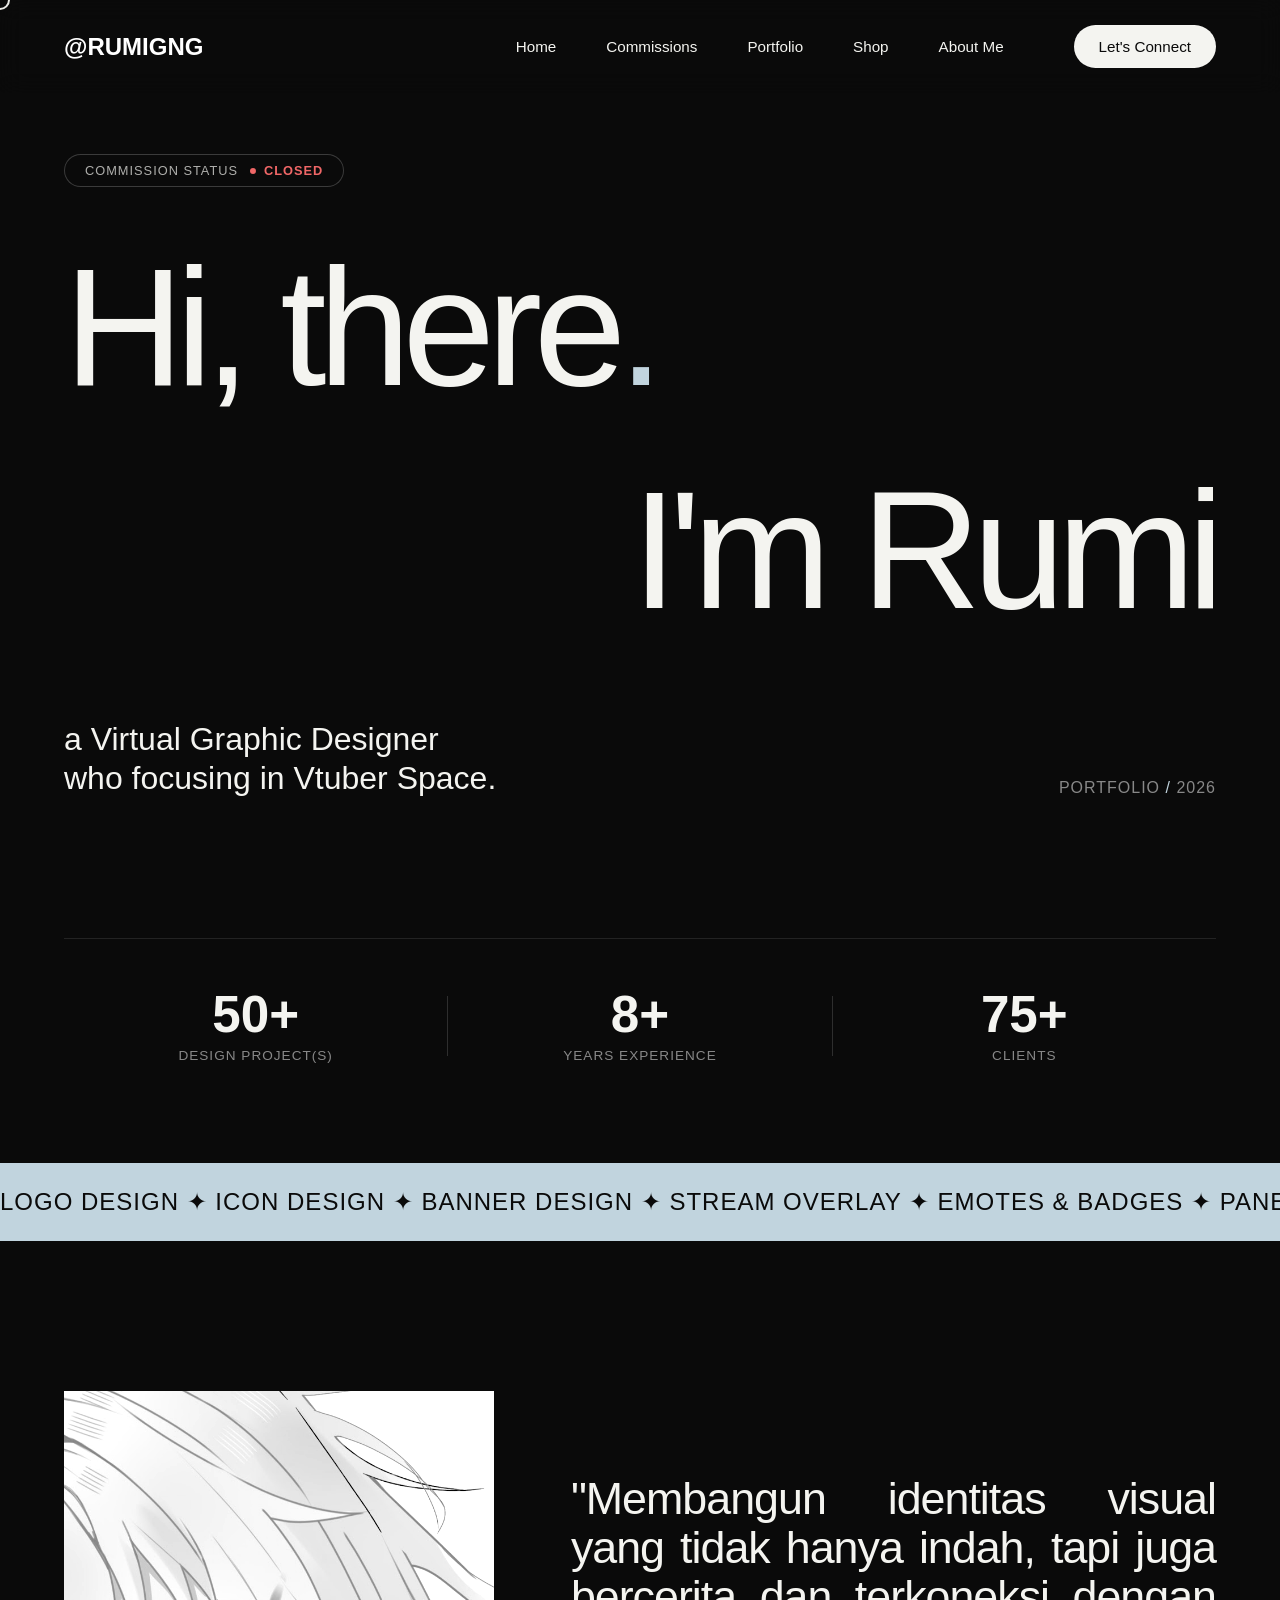
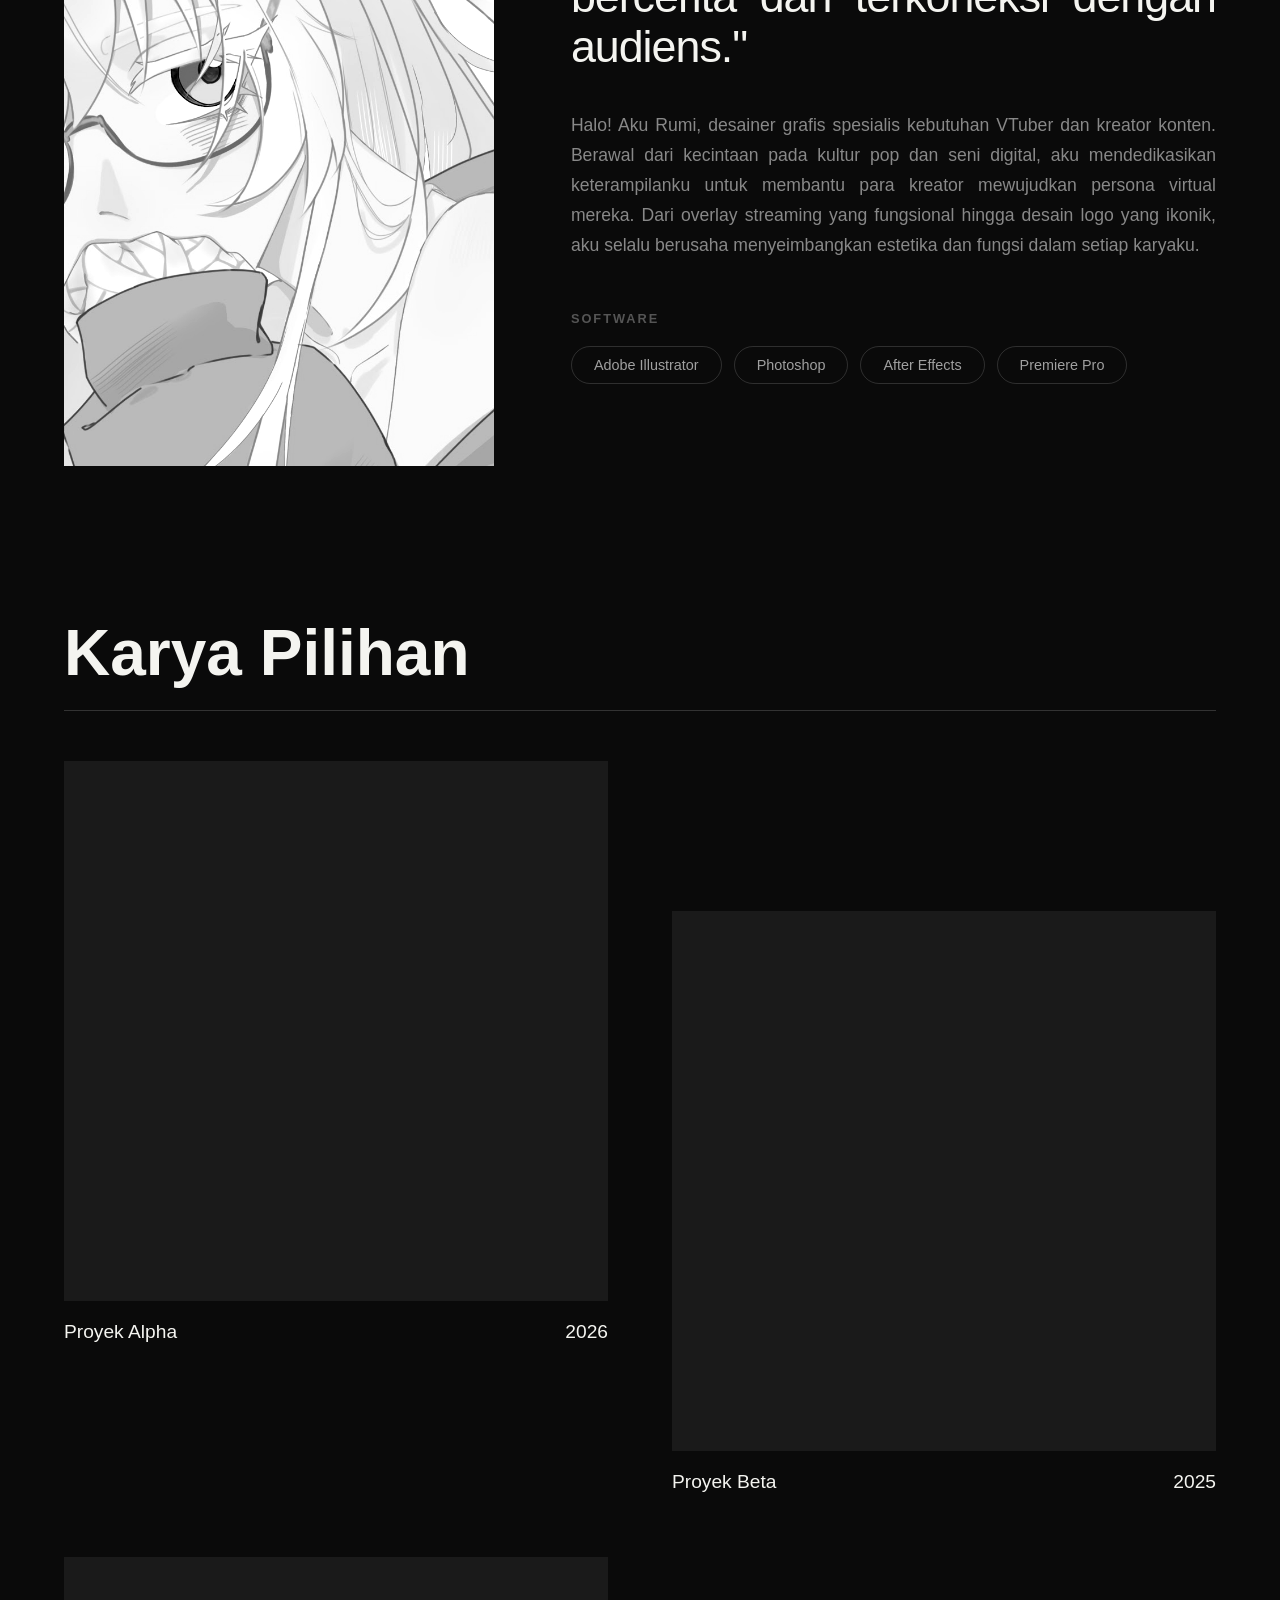
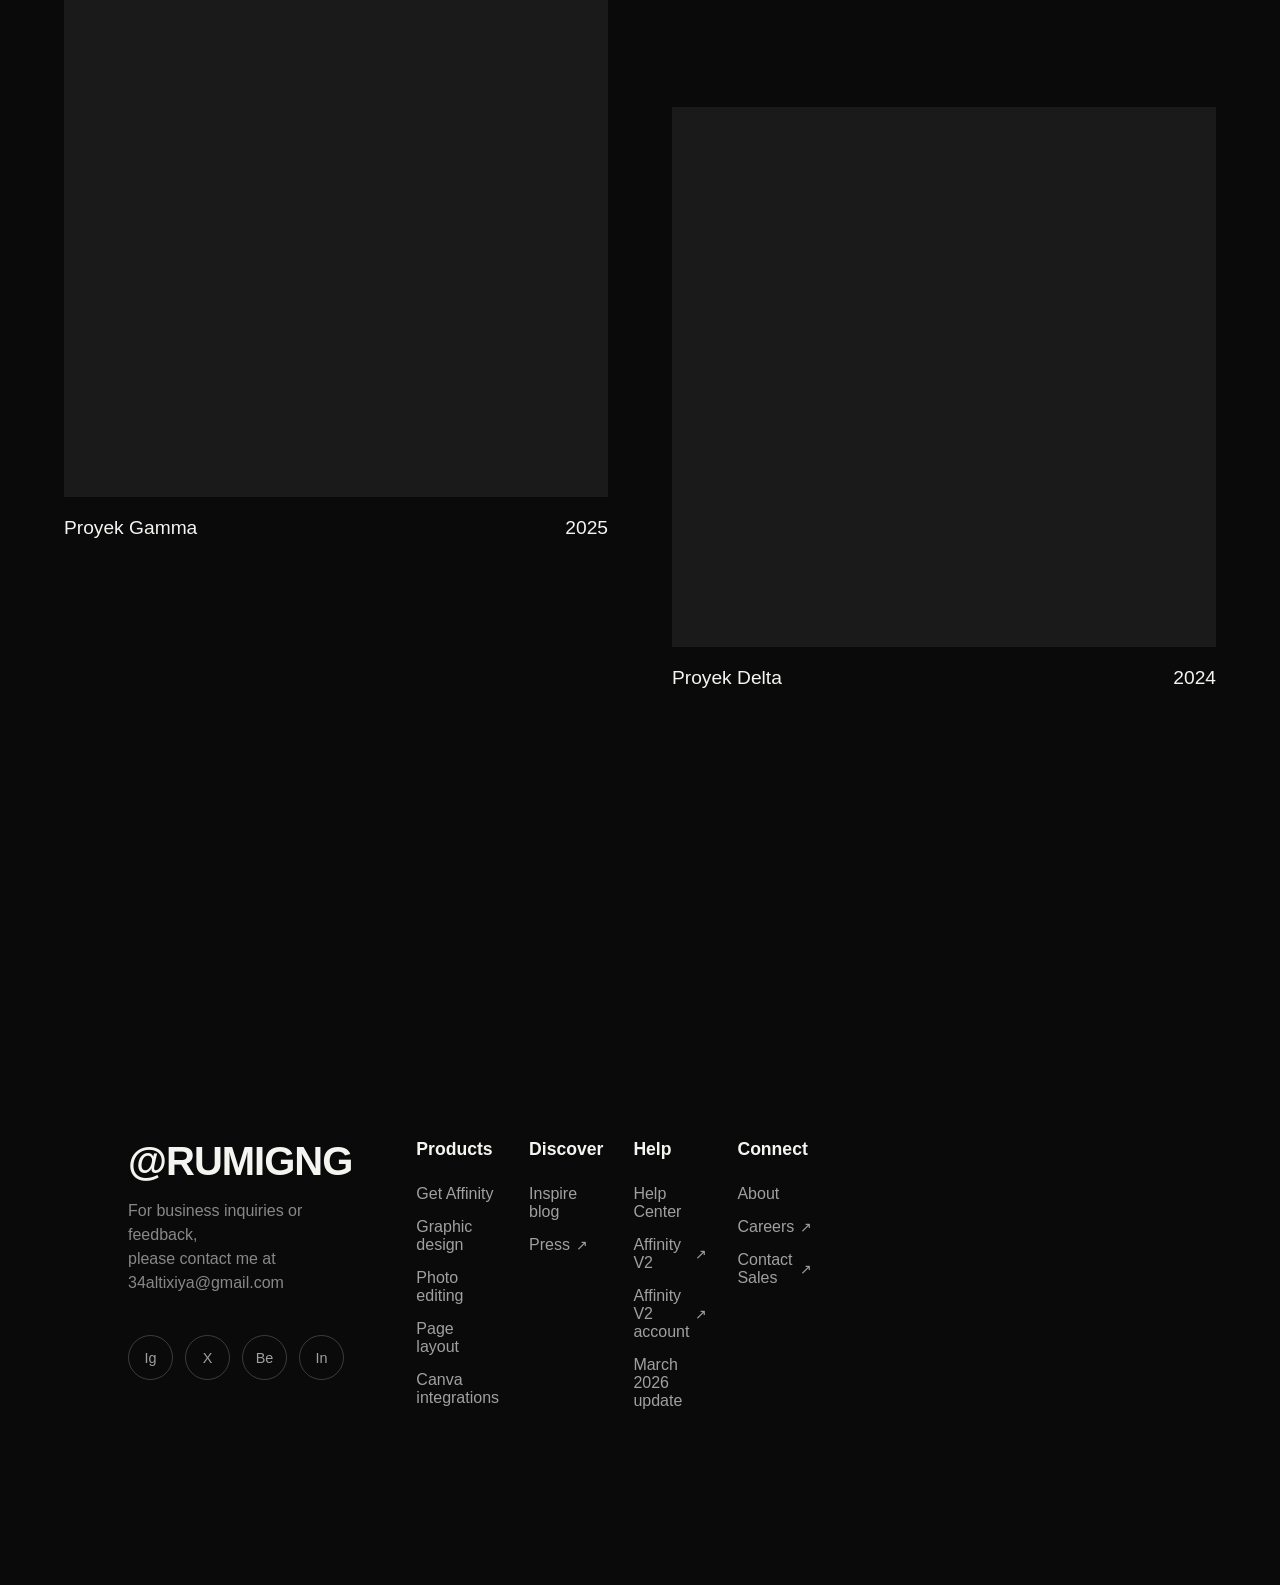
==== index.html @ c46cf684 "Update index.html" ====
<!DOCTYPE html>
<html lang="id">
<head>
    <meta charset="UTF-8">
    <meta name="viewport" content="width=device-width, initial-scale=1.0">
    <title>@rumigng Web Portfolio</title>
      <link rel="stylesheet" href="styles.css">
</head>
<body>

    <!-- Custom Cursor -->
    <div class="cursor"></div>

    <div class="container">
<header class="reveal">
        <a href="#" class="logo hover-target">@RUMIGNG</a>
        
        <div class="hamburger hover-target" id="hamburger">
            <div class="line"></div>
            <div class="line"></div>
        </div>

<nav class="nav-links" id="navLinks">
            <a href="#" class="hover-target">Home</a>
            <a href="#" class="hover-target">Commissions</a>
            <a href="#" class="hover-target">Portfolio</a>
            <a href="#" class="hover-target">Shop</a>
            <a href="#about" class="hover-target">About Me</a>
            
            <button id="connectBtn" class="btn-connect hover-target">Let's Connect</button>
        </nav>
    </header>

    <section class="hero reveal">
            <!-- --- Status Pill Baru --- -->
            <div class="status-pill hover-target">
                <span class="status-text">Commission Status</span>
                <span class="status-badge">CLOSED</span>
            </div>
            
            <div class="hero-main-composition">
                <!-- Teks Hi, there dan seterusnya tetap sama di sini... -->
            <div class="hero-main-composition">
                
                <h1 class="hero-title text-left">Hi, there<span class="accent">.</span></h1>
                
                <div class="hero-center-image mask-radial">
                   <!-- <img src="img-me.jpg" alt="Rumi Portrait"> -->
                </div>
                
                <h1 class="hero-title text-right">I'm Rumi</h1>
                
            </div>
            
            <div class="hero-bottom">
                <p class="hero-subtitle">a Virtual Graphic Designer<br>who focusing in Vtuber Space.</p>
                <p class="hero-tag">Portfolio <span class="accent">/</span> 2026</p>
            </div>
        </section>
</section>

<!-- --- Bagian Statistik --- -->
        <div class="stats-section reveal">
            <div class="stat-item hover-target">
                <h3 class="stat-number">50+</h3>
                <p class="stat-label">Design Project(s)</p>
            </div>
            
            <div class="stat-divider"></div>
            
            <div class="stat-item hover-target">
                <h3 class="stat-number">8+</h3>
                <p class="stat-label">Years Experience</p>
            </div>
            
            <div class="stat-divider"></div>
            
            <div class="stat-item hover-target">
                <h3 class="stat-number">75+</h3>
                <p class="stat-label">Clients</p>
            </div>
        </div>

        <!-- --- Running Text / Marquee --- -->
        <div class="marquee-wrapper reveal">
            <div class="marquee-content">
                <!-- Teks diulang dua kali agar animasinya menyambung (seamless loop) -->
                <span>Logo Design ✦ Icon Design ✦ Banner Design ✦ Stream Overlay ✦ Emotes & Badges ✦ Panel Design ✦ Thumbnail Design ✦ Customized Schedule Design ✦ Character Sheet Design ✦ Debut Slides ✦ Promotional Assets ✦ And many more! ✦</span>
                <span>Logo Design ✦ Icon Design ✦ Banner Design ✦ Stream Overlay ✦ Emotes & Badges ✦ Panel Design ✦ Thumbnail Design ✦ Customized Schedule Design ✦ Character Sheet Design ✦ Debut Slides ✦ Promotional Assets ✦ And many more! ✦</span>
            </div>
        </div>

<!-- --- About Me Section --- -->
        <section class="about-section reveal" id="about">
            <div class="about-grid">
                
                <!-- Sisi Kiri: Gambar -->
                <div class="about-image-wrapper hover-target">
                    <!-- Gunakan fotomu di sini nanti -->
                    <img src="channels4_banner.jpg" alt="Rumi Portrait" class="about-img">
                </div>

                <!-- Sisi Kanan: Teks & Software -->
                <div class="about-content">
                    <h2 class="about-quote">"Membangun identitas visual yang tidak hanya indah, tapi juga bercerita dan terkoneksi dengan audiens."</h2>
                    
                    <p class="about-desc">
                        Halo! Aku Rumi, desainer grafis spesialis kebutuhan VTuber dan kreator konten. Berawal dari kecintaan pada kultur pop dan seni digital, aku mendedikasikan keterampilanku untuk membantu para kreator mewujudkan persona virtual mereka. Dari overlay streaming yang fungsional hingga desain logo yang ikonik, aku selalu berusaha menyeimbangkan estetika dan fungsi dalam setiap karyaku.
                    </p>

                    <div class="software-stack">
                        <h3 class="software-title">SOFTWARE</h3>
                        <div class="software-list">
                            <span class="software-pill hover-target">Adobe Illustrator</span>
                            <span class="software-pill hover-target">Photoshop</span>
                            <span class="software-pill hover-target">After Effects</span>
                            <span class="software-pill hover-target">Premiere Pro</span>
                        </div>
                    </div>
                </div>
                
            </div>
        </section>

        <h2 class="portfolio-title reveal">Karya Pilihan</h2>

        <section class="projects">
            <div class="project-item reveal">
                <div class="project-img hover-target"></div>
                <div class="project-info">
                    <span>Proyek Alpha</span>
                    <span>2026</span>
                </div>
            </div>
            <div class="project-item reveal">
                <div class="project-img hover-target"></div>
                <div class="project-info">
                    <span>Proyek Beta</span>
                    <span>2025</span>
                </div>
            </div>
            <div class="project-item reveal">
                <div class="project-img hover-target"></div>
                <div class="project-info">
                    <span>Proyek Gamma</span>
                    <span>2025</span>
                </div>
            </div>
            <div class="project-item reveal">
                <div class="project-img hover-target"></div>
                <div class="project-info">
                    <span>Proyek Delta</span>
                    <span>2024</span>
                </div>
            </div>
        </section>
    </div>

    <footer>
<footer class="reveal">
        <!-- Bagian Kiri: Logo & Sosial Media -->
        <div class="footer-left">
            <a href="#" class="footer-logo-large hover-target">@RUMIGNG</a>
            <p class="footer-tagline">For business inquiries or feedback,<br>please contact me at 34altixiya@gmail.com</p>
            
            <div class="footer-socials">
                <a href="#" class="social-circle hover-target">Ig</a>
                <a href="#" class="social-circle hover-target">X</a>
                <a href="#" class="social-circle hover-target">Be</a>
                <a href="#" class="social-circle hover-target">In</a>
            </div>
        </div>
        
        <!-- Bagian Kanan: Menu Grid (Tetap sama seperti sebelumnya) -->
        <div class="footer-menus">
            <div class="footer-column">
                <h3>Products</h3>
                <ul>
                    <li><a href="#" class="hover-target">Get Affinity</a></li>
                    <li><a href="#" class="hover-target">Graphic design</a></li>
                    <li><a href="#" class="hover-target">Photo editing</a></li>
                    <li><a href="#" class="hover-target">Page layout</a></li>
                    <li><a href="#" class="hover-target">Canva integrations</a></li>
                </ul>
            </div>
            
            <div class="footer-column">
                <h3>Discover</h3>
                <ul>
                    <li><a href="#" class="hover-target">Inspire blog</a></li>
                    <li><a href="#" class="hover-target">Press <span class="ext-icon">↗</span></a></li>
                </ul>
            </div>
            
            <div class="footer-column">
                <h3>Help</h3>
                <ul>
                    <li><a href="#" class="hover-target">Help Center</a></li>
                    <li><a href="#" class="hover-target">Affinity V2 <span class="ext-icon">↗</span></a></li>
                    <li><a href="#" class="hover-target">Affinity V2 account <span class="ext-icon">↗</span></a></li>
                    <li><a href="#" class="hover-target">March 2026 update</a></li>
                </ul>
            </div>
            
            <div class="footer-column">
                <h3>Connect</h3>
                <ul>
                    <li><a href="#" class="hover-target">About</a></li>
                    <li><a href="#" class="hover-target">Careers <span class="ext-icon">↗</span></a></li>
                    <li><a href="#" class="hover-target">Contact Sales <span class="ext-icon">↗</span></a></li>
                </ul>
            </div>
        </div>
    </footer>
    </footer>

    <div id="connectModal" class="modal-overlay">
        <div class="modal-content">
            <button id="closeModal" class="close-btn hover-target">&times;</button>
            
            <h2 class="modal-title">Let's Work<br>Together!</h2>
            <p class="modal-desc">Punya proyek menarik atau butuh desain identitas untuk channel VTuber-mu? Jangan ragu untuk menyapaku lewat platform di bawah ini.</p>
            
            <div class="modal-socials">
                <a href="#" class="social-pill hover-target">Ig: @handle_ig_kamu</a>
                <a href="#" class="social-pill hover-target">X: @handle_x_kamu</a>
                <a href="#" class="social-pill hover-target">Discord: handle_discord</a>
            </div>
            
            <div class="modal-email-section">
                <p>Atau kirimkan pesan langsung via email:</p>
                <a href="mailto:emailkamu@domain.com" class="email-btn hover-target">Kirim Email ↗</a>
            </div>
        </div>
    </div>

<button id="backToTop" class="hover-target">↑</button>

    <script>
        // Logika Custom Cursor
        const cursor = document.querySelector('.cursor');
        const hoverTargets = document.querySelectorAll('.hover-target, .logo, h1');

        document.addEventListener('mousemove', (e) => {
            cursor.style.left = e.clientX + 'px';
            cursor.style.top = e.clientY + 'px';
        });

        // Efek kursor membesar saat di-hover ke elemen tertentu
        hoverTargets.forEach(target => {
            target.addEventListener('mouseenter', () => cursor.classList.add('hovered'));
            target.addEventListener('mouseleave', () => cursor.classList.remove('hovered'));
        });

        // Logika Scroll Reveal menggunakan Intersection Observer
        const reveals = document.querySelectorAll('.reveal');

        const revealOptions = {
            threshold: 0.1, // Berapa persen elemen terlihat sebelum animasi jalan
            rootMargin: "0px 0px -50px 0px"
        };

        const revealOnScroll = new IntersectionObserver(function(entries, observer) {
            entries.forEach(entry => {
                if (!entry.isIntersecting) return;
                entry.target.classList.add('active');
                observer.unobserve(entry.target); // Animasi cuma jalan sekali
            });
        }, revealOptions);

        reveals.forEach(reveal => {
            revealOnScroll.observe(reveal);
        });

        // Paksa animasi header & hero jalan saat web pertama kali di-load
        window.onload = () => {
            setTimeout(() => {
                document.querySelectorAll('.hero, header').forEach(el => el.classList.add('active'));
            }, 100);
        };

        // --- Logika Floating Button (Back to Top) ---
        const backToTopBtn = document.getElementById('backToTop');

        // Memunculkan tombol hanya setelah di-scroll sejauh 300px
        window.addEventListener('scroll', () => {
            if (window.scrollY > 300) {
                backToTopBtn.classList.add('show');
            } else {
                backToTopBtn.classList.remove('show');
            }
        });

        // Aksi ketika tombol diklik (kembali ke hero section/paling atas)
        backToTopBtn.addEventListener('click', () => {
            window.scrollTo({
                top: 0,
                behavior: 'smooth'
            });
        });

        // --- Logika Pop-up Modal (Let's Connect) ---
        const connectBtn = document.getElementById('connectBtn');
        const connectModal = document.getElementById('connectModal');
        const closeModal = document.getElementById('closeModal');

        // Fungsi Buka Modal
        connectBtn.addEventListener('click', () => {
            connectModal.classList.add('active');
        });

        // Fungsi Tutup Modal via Tombol Silang (X)
        closeModal.addEventListener('click', () => {
            connectModal.classList.remove('active');
        });

        // Fungsi Tutup Modal jika area luar kotak (hitam transparan) diklik
        window.addEventListener('click', (e) => {
            if (e.target === connectModal) {
                connectModal.classList.remove('active');
            }
        });

        // --- Logika Hamburger Menu (Layar HP) ---
        const hamburger = document.getElementById('hamburger');
        const navLinks = document.getElementById('navLinks');
        const navItems = document.querySelectorAll('.nav-links a');

        // Buka/Tutup menu saat hamburger diklik
        hamburger.addEventListener('click', () => {
            hamburger.classList.toggle('active');
            navLinks.classList.toggle('active');
        });

        // Tutup menu otomatis setelah salah satu link diklik (agar bisa langsung membaca konten)
        navItems.forEach(item => {
            item.addEventListener('click', () => {
                hamburger.classList.remove('active');
                navLinks.classList.remove('active');
            });
        });

        // --- Paksa web selalu mulai dari paling atas saat di-refresh ---
        if ('scrollRestoration' in history) {
            history.scrollRestoration = 'manual';
        }
        window.scrollTo(0, 0);
    </script>
</body>
</html>
---- styles.css ----
/* Reset & Base */
        * {
            margin: 0;
            padding: 0;
            box-sizing: border-box;
            cursor: none; /* Menyembunyikan kursor bawaan */
        }

        body {
            font-family: 'Helvetica Neue', Arial, sans-serif;
            background-color: #0a0a0a;
            color: #f4f4f0;
            overflow-x: hidden;
            /*background-image: 
                linear-gradient(rgba(255, 255, 255, 0.04) 1px, transparent 1px),
                linear-gradient(90deg, rgba(255, 255, 255, 0.04) 1px, transparent 1px);*/
            background-size: 80px 80px; /* Ukuran kotak grid, bisa kamu perbesar/perkecil */
            background-position: center center;
            background-attachment: fixed; /* Grid tetap diam di tempat saat web di-scroll */
        }

        /* Custom Cursor */
        .cursor {
            width: 20px;
            height: 20px;
            border: 2px solid #f4f4f0;
            border-radius: 50%;
            position: fixed;
            pointer-events: none; /* Agar kursor tidak menghalangi klik */
            z-index: 9999;
            transform: translate(-50%, -50%);
            transition: width 0.2s, height 0.2s, background-color 0.2s;
            mix-blend-mode: difference;
        }

        .cursor.hovered {
            width: 50px;
            height: 50px;
            background-color: #f4f4f0;
        }

        /* Layout Dasar */
        .container {
            padding: 0 5vw;
        }

        /* Navigasi */
        header {
            display: flex;
            justify-content: space-between;
            align-items: center;
            
            /* --- Sticky Positioning --- */
            position: sticky;
            top: 0;
            z-index: 999;
            
            /* --- Efek Glassmorphism (Blur) --- */
            /*background-color: rgba(10, 10, 10, 0.6); /* Warna latar hitam dengan transparansi 60% */
            backdrop-filter: blur(12px); /* Efek blur di belakang navbar */
            -webkit-backdrop-filter: blur(12px); /* Dukungan untuk browser Safari */
            
            /* --- Styling & Full Width Trick --- */
            padding: 25px 5vw; /* Padding disesuaikan agar rapi */
            margin-left: -5vw; /* Menarik navbar ke ujung kiri layar */
            margin-right: -5vw; /* Menarik navbar ke ujung kanan layar */
            /*border-bottom: 1px solid rgba(255, 255, 255, 0.05); /* Garis bawah transparan tipis sebagai pembatas */
        }

        .logo {
            font-size: 1.5rem;
            font-weight: bold;
            text-transform: uppercase;
            text-decoration: none;
            color: white;
        }

/* --- Pembaruan Navbar --- */
        nav.nav-links {
            display: flex;
            align-items: center;
            gap: 50px; /* Jarak antar teks menu */
        }

        nav.nav-links a {
            text-decoration: none;
            color: #f4f4f0;
            font-size: 0.95rem;
            transition: color 0.3s ease;
            cursor: none;
        }

        nav.nav-links a:hover {
            text-decoration: none;
        }

        /* Kapsul Putih Let's Connect */
        .btn-connect {
            background-color: #f4f4f0;
            color: #0a0a0a;
         border: 1px solid rgba(255, 255, 255, 0.2);
            padding: 12px 24px;
            border-radius: 50px;
            font-weight: 500;
            font-size: 0.95rem;
            cursor: none;
            transition: all 0.3s ease;
            margin-left: 20px; /* Jarak ekstra dari menu teks */
        }

        .btn-connect:hover {
            transform: translateY(-3px);
            background-color: #0a0a0a; /* Tombol jadi oranye saat di-hover */
            color: #f4f4f0;
            border: 1px solid rgba(255, 255, 255, 0.2);
;
        }

        /* --- Pop-up / Modal Let's Connect --- */
        .modal-overlay {
            position: fixed;
            top: 0;
            left: 0;
            width: 100vw;
            height: 100vh;
            background-color: rgba(10, 10, 10, 0.85); /* Hitam transparan */
            backdrop-filter: blur(15px); /* Efek blur yang kuat di latar belakang */
            z-index: 2000; /* Berada di atas segalanya kecuali custom cursor */
            display: flex;
            justify-content: center;
            align-items: center;
            
            /* Animasi tersembunyi secara default */
            opacity: 0;
            visibility: hidden;
            transition: all 0.5s cubic-bezier(0.16, 1, 0.3, 1);
        }

        .modal-overlay.active {
            opacity: 1;
            visibility: visible;
        }

        .modal-content {
            background-color: #121212;
            border: 1px solid rgba(255, 255, 255, 0.1);
            padding: 60px 50px;
            border-radius: 24px;
            max-width: 450px;
            width: 90%;
            position: relative;
            text-align: center;
            
            /* Animasi meluncur dari bawah saat muncul */
            transform: translateY(40px);
            transition: transform 0.5s cubic-bezier(0.16, 1, 0.3, 1);
        }

        .modal-overlay.active .modal-content {
            transform: translateY(0);
        }

        .close-btn {
            position: absolute;
            top: 20px;
            right: 25px;
            background: transparent;
            border: none;
            color: #888;
            font-size: 2.5rem;
            line-height: 1;
            cursor: none;
            transition: color 0.3s ease;
        }

        .close-btn:hover {
            color: #F06767; /* Berubah merah saat disorot */
        }

        .modal-title {
            font-size: 2.2rem;
            line-height: 1.1;
            margin-bottom: 15px;
            color: #f4f4f0;
        }

        .modal-desc {
            color: #888;
            font-size: 0.95rem;
            margin-bottom: 35px;
            line-height: 1.6;
        }

        .modal-socials {
            display: flex;
            flex-direction: column;
            gap: 12px;
            margin-bottom: 35px;
        }

        .social-pill {
            display: inline-block;
            padding: 14px 20px;
            border: 1px solid rgba(255, 255, 255, 0.2);
            border-radius: 50px;
            color: #f4f4f0;
            text-decoration: none;
            font-weight: 500;
            font-size: 0.95rem;
            transition: all 0.3s ease;
            cursor: none;
        }

        .social-pill:hover {
            background-color: #f4f4f0;
            color: #0a0a0a;
            border-color: #f4f4f0;
        }

        .modal-email-section p {
            color: #666;
            font-size: 0.85rem;
            margin-bottom: 15px;
        }

        .email-btn {
            display: flex;
            align-items: center;
            justify-content: center;
            gap: 10px;
            width: 100%;
            padding: 16px 0;
            background-color: #E25E3A; /* Tombol oranye mencolok */
            color: #f4f4f0;
            text-decoration: none;
            border-radius: 50px;
            font-weight: 600;
            font-size: 1rem;
            transition: background-color 0.3s ease;
            cursor: none;
        }

        .email-btn:hover {
            background-color: #c94d2b;
        }

/* --- Gaya Dasar Hamburger (Disembunyikan di Laptop) --- */
        .hamburger {
            display: none;
            flex-direction: column;
            gap: 6px;
            z-index: 2000; /* Harus di atas menu full-screen */
        }

        .hamburger .line {
            width: 30px;
            height: 2px;
            background-color: #f4f4f0;
            transition: all 0.3s ease;
        }

        /* --- Responsif Navbar untuk Layar Kecil (HP & Tablet) --- */
        @media (max-width: 992px) {
            .hamburger {
                display: flex; /* Munculkan hamburger di HP */
            }

            /* Menyulap nav-links menjadi Full-Screen Menu */
            nav.nav-links {
                position: fixed;
                top: 0;
                left: 0;
                width: 100vw;
                height: 100vh;
                background-color: #0a0a0a; /* Gelap pekat */
                flex-direction: column;
                justify-content: center;
                align-items: center;
                gap: 40px;
                
                /* Posisi awal: Tersembunyi di atas layar */
                opacity: 0;
                visibility: hidden;
                transform: translateY(-100%);
                transition: all 0.6s cubic-bezier(0.16, 1, 0.3, 1);
                z-index: 1500;
            }

            /* Saat Hamburger diklik, menu meluncur turun */
            nav.nav-links.active {
                opacity: 1;
                visibility: visible;
                transform: translateY(0);
            }

            /* Menampilkan kembali link dan membesarkan teksnya */
            nav.nav-links a {
                display: block; 
                font-size: 2rem; /* Teks raksasa ala Awwwards */
                font-weight: 500;
            }

            /* Menyesuaikan posisi Let's Connect di dalam menu HP */
            .btn-connect {
                margin-left: 0;
                font-size: 1.2rem;
                padding: 15px 35px;
                margin-top: 20px;
            }

            /* Animasi Hamburger berubah menjadi tanda silang (X) saat aktif */
            .hamburger.active .line:nth-child(1) {
                transform: translateY(8px) rotate(45deg);
            }
            .hamburger.active .line:nth-child(2) {
                transform: translateY(-8px) rotate(-45deg);
            }
        }

        /* Hero Section */
/* --- Hero Section (Komposisi Tengah) --- */
/* --- Commission Status Pill --- */
        .status-pill {
            display: inline-flex;
            align-items: center;
            gap: 12px; /* Jarak antara teks status dan CLOSED */
            padding: 8px 20px;
            border: 1px solid rgba(255, 255, 255, 0.2); /* Stroke putih transparan agar elegan */
            border-radius: 50px; /* Membuat bentuk pill/kapsul */
            background-color: #0a0a0a; /* Warna dominan latar web */
            font-size: 0.8rem;
            text-transform: uppercase;
            letter-spacing: 1px;
            margin-bottom: 20px; /* Jarak ke teks "Hi, there" di bawahnya */
            align-self: flex-start; /* Memastikan pill tetap di kiri */
            cursor: none; /* Menjaga custom cursor bekerja */
            position: relative;
            z-index: 3; /* Memastikan bisa diklik/disorot di atas gambar */
        }

        .status-text {
            color: #f4f4f0;
            opacity: 0.7; /* Sedikit diredupkan agar fokus ke tulisan CLOSED */
            font-weight: 500;
        }

        .status-badge {
            color: #F06767; /* Merah sesuai permintaanmu */
            font-weight: 700;
            display: flex;
            align-items: center;
            gap: 8px;
        }

 /* Lampu indikator merah menyala dengan efek kedip */
        .status-badge::before {
            content: '';
            display: inline-block;
            width: 6px;
            height: 6px;
            background-color: #F06767;
            border-radius: 50%;
            /* Memanggil animasi bernama 'pulse' dengan durasi 1.5 detik, berulang terus (infinite) */
            animation: pulse-red 1.5s infinite ease-in-out; 
        }

        /* --- Animasi Keyframes untuk Kedip (Pulse) --- */
        @keyframes pulse-red {
            0% {
                opacity: 1;
                box-shadow: 0 0 8px rgba(240, 103, 103, 0.8);
            }
            50% {
                opacity: 0.3; /* Meredup di tengah animasi */
                box-shadow: 0 0 2px rgba(240, 103, 103, 0.2); /* Cahaya glow mengecil */
            }
            100% {
                opacity: 1;
                box-shadow: 0 0 8px rgba(240, 103, 103, 0.8);
            }
        }
        .hero {
            height: auto;
            min-height: 85vh; /* Sedikit dilebarkan untuk memberi ruang pada gambar tengah */
            display: flex;
            flex-direction: column;
            justify-content: center;
            /*margin-top: 30px;*/
            position: relative;
        }

        .hero-main-composition {
            position: relative;
            width: 100%;
            display: flex;
            flex-direction: column;
            justify-content: center;
            gap: 10vh; /* Jarak vertikal antara "Hi, there" dan "I'm Rumi" agar gambar tengah terlihat */
            margin-top: 3vh;
        }

        /* --- Tipografi --- */
        .hero-title {
            font-size: clamp(4rem, 13vw, 12rem); /* Ukuran disesuaikan agar proporsional */
            line-height: 0.8;
            font-weight: 500;
            letter-spacing: -0.05em;
            margin: 0;
            color: #f4f4f0;
            cursor: none;
            /*text-transform: uppercase;
            
            /* Agar teks menimpa gambar dan berubah warna otomatis */
            position: relative;
            z-index: 2;
            mix-blend-mode: exclusion;
        }

        .text-left {
            align-self: flex-start;
        }

        .text-right {
            align-self: flex-end;
            text-align: right;
        }

        .accent {
            color: #C1D4DE;
            display: inline-block;
        }

        /* --- Gambar di Tengah (Absolute Center) --- */
        .hero-center-image {
            position: absolute;
            top: 50%;
            left: 50%;
            transform: translate(-50%, -50%); /* Menarik gambar tepat ke titik tengah layar */
            width: 35vw; /* Lebar gambar responsif mengikuti layar laptop */
            max-width: 450px;
            /*height: 65vh; /* Gambar dibuat agak memanjang (portrait) */
            z-index: 1; /* Berada di belakang teks */
            opacity: 0.8;
            pointer-events: none; /* Agar kursor tetap membaca teks di depannya */
            border-radius: 50%;
        }

        .hero-center-image img {
            width: 100%;
            height: 100%;
            object-fit: cover;
            /*filter: grayscale(100%) contrast(110%); /* Tetap hitam putih agar tidak merusak palet warna gelap kita */
        }

        /* Efek Masking Radial (Ujung gambar memudar) */
       .mask-radial {
            -webkit-mask-image: radial-gradient(circle, black 40%, transparent 90%);
            mask-image: radial-gradient(circle, black 40%, transparent 90%);
        }

        /* --- Elemen Pendukung Bawah --- */
        .hero-bottom {
            display: flex;
            justify-content: space-between;
            align-items: flex-end;
            margin-top: 1vw;
            flex-wrap: wrap; 
            gap: 40px;
            position: relative;
            z-index: 3; /* Deskripsi paling depan */
        }

        .hero-subtitle {
            font-size: clamp(1.2rem, 3vw, 2rem);
            line-height: 1.2;
            max-width: 500px;
            color: #f4f4f0;
            margin: 0;
        }

        .hero-tag {
            font-size: 1rem;
            color: #888;
            font-weight: 400;
            text-transform: uppercase;
            letter-spacing: 1px;
        }

        /* --- Responsif Hero untuk HP --- */
        @media (max-width: 768px) {
            .hero-main-composition {
                gap: 20vh; /* Jarak dijauhkan di HP agar gambar tidak terlalu tertutup teks */
            }
            .hero-center-image {
                width: 80vw; /* Gambar dilebarkan di HP */
                height: 50vh;
            }
            .hero-bottom {
                flex-direction: column; /* Ditumpuk rata kiri */
                align-items: flex-start;
                gap: 15px;
                margin-top: 50px;
            }
        }

        /* Scroll Reveal Animation Classes */
        .reveal {
            opacity: 0;
            transform: translateY(50px);
            transition: all 1s cubic-bezier(0.16, 1, 0.3, 1);
        }

        .reveal.active {
            opacity: 1;
            transform: translateY(0);
        }

/* --- Bagian Statistik --- */
        .stats-section {
            display: flex;
            justify-content: space-between;
            align-items: center;
            margin: 80px 0 0 0; /* Jarak dari area hero di atasnya */
            padding: 50px 0;
            border-top: 1px solid rgba(255, 255, 255, 0.1); /* Garis batas atas halus */
            /* Kita hilangkan margin-top di marquee nanti agar jaraknya pas */
        }

        .stat-item {
            text-align: center;
            flex: 1; /* Membuat setiap kolom punya lebar yang sama rata */
            cursor: none; /* Menjaga custom cursor tetap bekerja */
            transition: transform 0.3s ease;
        }

        /* Sedikit efek naik saat disorot */
        .stat-item:hover {
            transform: translateY(-5px);
        }

        .stat-number {
            font-size: clamp(2.5rem, 4vw, 3.5rem);
            font-weight: 600;
            color: #f4f4f0;
            margin-bottom: 8px;
            line-height: 1;
        }

        .stat-label {
            font-size: 0.85rem;
            color: #888;
            text-transform: uppercase;
            letter-spacing: 1px;
            font-weight: 500;
        }

        .stat-divider {
            width: 1px;
            height: 60px;
            background-color: rgba(255, 255, 255, 0.15); /* Garis pemisah vertikal transparan */
        }

        /* Responsif untuk layar HP */
        @media (max-width: 768px) {
            .stats-section {
                flex-wrap: wrap; /* Mengizinkan elemen turun ke baris baru */
                gap: 50px 0; /* Jarak vertikal antar elemen */
                padding: 40px 0;
            }
            .stat-item {
                flex: 1 1 40%; /* Mengubah layout menjadi 2 kolom (kiri-kanan) di HP */
            }
            .stat-divider {
                display: none; /* Menyembunyikan garis vertikal di HP agar tidak berantakan */
            }
        }

/* --- Running Text / Marquee --- */
        .marquee-wrapper {
            width: 100vw;
            margin-left: -5vw; /* Menarik elemen agar membentang penuh melewati batas container */
            background-color: #C1D4DE; /* Hijau cerah tapi tidak terlalu putih agar nyaman dipandang */
            color: #0a0a0a;
            padding: 25px 0;
            overflow: hidden;
            display: flex;
            margin-top: 50px; /* Jarak dari hero section */
            margin-bottom: 50px;
        }

        .marquee-content {
            display: flex;
            white-space: nowrap;
            /* Durasi 20s. Semakin kecil angkanya, semakin cepat berjalannya */
            animation: scrollMarquee 25s linear infinite; 
        }

        .marquee-content span {
            font-size: 1.5rem;
            font-weight: 300;
            text-transform: uppercase;
            letter-spacing: 1px;
            padding-right: 15px; /* Jarak sebelum pengulangan teks berikutnya */
            cursor: none; /* Menjaga konsistensi custom cursor */
        }

        /* Keyframes untuk membuat teks berjalan tanpa henti */
        @keyframes scrollMarquee {
            0% { transform: translateX(0); }
            100% { transform: translateX(-50%); } /* Bergeser sejauh separuh konten */
        }

        /* Hentikan animasi saat kursor diarahkan ke teks (opsional, tapi interaktif) */
        .marquee-wrapper:hover .marquee-content {
            animation-play-state: paused;
        }

        /* --- About Me Section --- */
        .about-section {
            margin: 150px 0; /* Memberi ruang napas yang luas sebelum dan sesudah section ini */
        }

        .about-grid {
            display: grid;
            grid-template-columns: 4fr 6fr; /* Asimetris: 4 bagian untuk gambar, 6 bagian untuk teks */
            gap: 6vw; /* Jarak antara gambar dan teks */
            align-items: center; /* Memastikan teks berada di tengah gambar secara vertikal */
        }

        /* --- Sisi Kiri: Gambar --- */
        .about-image-wrapper {
            width: 100%;
            height: 75vh;
            overflow: hidden;
            position: relative;
        }

        .about-img {
            width: 100%;
            height: 100%;
            object-fit: cover;
            filter: grayscale(100%) contrast(110%); /* Hitam putih default */
            transition: transform 0.8s cubic-bezier(0.16, 1, 0.3, 1), filter 0.8s ease;
        }

        /* Efek saat gambar disorot mouse: Sedikit zoom dan berubah jadi berwarna! */
        .about-image-wrapper:hover .about-img {
            transform: scale(1.05);
            filter: grayscale(0%) contrast(100%);
        }

        /* --- Sisi Kanan: Teks --- */
        .about-quote {
            font-size: clamp(2rem, 3.5vw, 3.5rem);
            line-height: 1.1;
            font-weight: 500;
            letter-spacing: -1px;
            color: #f4f4f0;
            margin-bottom: 40px;
            text-align: justify;
        }

        .about-desc {
            font-size: 1.1rem;
            color: #888;
            line-height: 1.7;
            /*max-width: 550px;*/
            margin-bottom: 50px;
            text-align: justify;
        }

        /* --- Software Stack --- */
        .software-title {
            font-size: 0.8rem;
            color: #555;
            text-transform: uppercase;
            letter-spacing: 2px;
            margin-bottom: 20px;
            font-weight: 600;
        }

        .software-list {
            display: flex;
            flex-wrap: wrap; /* Membiarkan elemen turun jika baris tidak cukup */
            gap: 12px;
        }

        .software-pill {
            padding: 10px 22px;
            border: 1px solid rgba(255, 255, 255, 0.15);
            border-radius: 50px;
            font-size: 0.9rem;
            color: #a0a0a0;
            transition: all 0.3s ease;
            cursor: none; /* Konsisten dengan custom cursor */
        }

        /* Interaksi saat hover pada pill software */
        .software-pill:hover {
            background-color: #f4f4f0;
            color: #0a0a0a;
            border-color: #f4f4f0;
            transform: translateY(-3px);
        }

        /* --- Responsif untuk HP dan Tablet --- */
        @media (max-width: 992px) {
            .about-grid {
                grid-template-columns: 1fr; /* Kolom jadi bertumpuk vertikal */
                gap: 50px;
            }
            .about-image-wrapper {
                height: 50vh; /* Gambar diperpendek agar tidak kepanjangan di HP */
            }
        }

        /* Portofolio Asimetris */
        .portfolio-title {
            font-size: 4rem;
            margin: 100px 0 50px;
            border-bottom: 1px solid #333;
            padding-bottom: 20px;
        }

        .projects {
            display: grid;
            grid-template-columns: 1fr 1fr;
            gap: 5vw;
            margin-bottom: 150px;
        }

        .project-item {
            position: relative;
        }

        /* Membuat layout asimetris dengan menggeser item genap */
        .project-item:nth-child(even) {
            margin-top: 150px; 
        }

        .project-img {
            width: 100%;
            height: 60vh;
            background-color: #1a1a1a;
            transition: transform 0.5s ease;
        }

        .project-item:hover .project-img {
            transform: scale(0.95);
        }

        .project-info {
            margin-top: 20px;
            display: flex;
            justify-content: space-between;
            font-size: 1.2rem;
        }

        /* --- Footer --- */
 /* --- Mega Footer ala Gambar --- */
        footer {
            padding: 100px 5vw 80px;
            display: grid;
            grid-template-columns: 1fr 1.5fr; /* Membagi 2: Area kiri (kosong) lebih kecil, kanan (menu) lebih lebar */
            gap: 5vw;
            /*border-top: 1px solid rgba(255, 255, 255, 0.1);*/
            margin-top: 100px;
        }

        .footer-menus {
            display: grid;
            grid-template-columns: repeat(4, 1fr); /* 4 Kolom berjejer rata */
            gap: 30px;
        }

        .footer-column h3 {
            font-size: 1.1rem;
            font-weight: 600;
            margin-bottom: 25px;
            color: #f4f4f0;
        }

        .footer-column ul {
            list-style: none;
            padding: 0;
            margin: 0;
        }

        .footer-column ul li {
            margin-bottom: 15px;
        }

        .footer-column ul li a {
            text-decoration: none;
            color: #a0a0a0; /* Warna teks agak redup */
            font-size: 1rem;
            transition: color 0.3s ease;
            cursor: none; /* Wajib agar custom cursor kita tetap bekerja */
            display: inline-flex;
            align-items: center;
            gap: 6px;
        }

        .footer-column ul li a:hover {
            color: #f4f4f0; /* Menjadi putih terang saat disorot */
        }

        /* Efek Animasi Panah Eksternal */
        .ext-icon {
            font-size: 0.85em;
            transition: transform 0.3s ease;
        }

        .footer-column ul li a:hover .ext-icon {
            transform: translate(3px, -3px); /* Panah bergeser ke kanan atas saat hover */
        }

        /* --- Responsif Footer untuk Layar Kecil --- */
        @media (max-width: 1024px) {
            footer {
                grid-template-columns: 1fr; /* Area kiri yang kosong hilang, menu memanjang penuh */
            }
            .footer-menus {
                grid-template-columns: repeat(2, 1fr); /* Jadi 2 kolom di tablet */
                gap: 50px;
            }
        }

        @media (max-width: 576px) {
            .footer-menus {
                grid-template-columns: 1fr; /* Tumpuk 1 kolom lurus ke bawah di HP */
            }
        }

        /* --- Responsif Footer untuk HP --- */
        @media (max-width: 768px) {
            .footer-bottom {
                flex-direction: column;
                gap: 40px;
                text-align: center;
            }
            .social-links {
                flex-wrap: wrap; /* Membiarkan tombol turun ke baris baru jika layar sempit */
                justify-content: center;
            }
        }

        /* Responsif untuk HP */
        @media (max-width: 768px) {
            .projects {
                grid-template-columns: 1fr;
            }
            .project-item:nth-child(even) {
                margin-top: 0;
            }
        }

        /* --- Penyesuaian Grid Footer --- */
        footer {
            /* Mengubah rasio kiri 1 bagian, kanan 2.5 bagian agar menu tidak sempit */
            grid-template-columns: 1fr 2.5fr; 
        }

        /* --- Styling Bagian Kiri (Logo & Sosmed) --- */
        .footer-left {
            display: flex;
            flex-direction: column;
            align-items: flex-start;
        }

        .footer-logo-large {
            font-size: 2.5rem;
            font-weight: bold;
            text-transform: uppercase;
            letter-spacing: -1px;
            color: #f4f4f0;
            text-decoration: none;
            margin-bottom: 15px;
            cursor: none;
        }

        .footer-tagline {
            color: #888;
            font-size: 1rem;
            line-height: 1.5;
            margin-bottom: 40px;
        }

        .footer-socials {
            display: flex;
            gap: 12px;
        }

        .social-circle {
            width: 45px;
            height: 45px;
            border-radius: 50%;
            border: 1px solid rgba(255, 255, 255, 0.2);
            display: flex;
            align-items: center;
            justify-content: center;
            color: #a0a0a0;
            text-decoration: none;
            font-size: 0.9rem;
            transition: all 0.3s ease;
            cursor: none;
        }

        .social-circle:hover {
            background-color: #f4f4f0;
            color: #0a0a0a;
            transform: translateY(-5px);
            border-color: #f4f4f0;
        }

        /* --- Perbaikan Responsif --- */
        @media (max-width: 1024px) {
            footer {
                grid-template-columns: 1fr; /* Kolom kiri dan kanan jadi bertumpuk atas-bawah */
                gap: 60px;
            }
            .footer-left {
                align-items: center;
                text-align: center;
                border-bottom: 1px solid rgba(255, 255, 255, 0.1);
                padding-bottom: 40px;
            }
        }

        #backToTop {
            position: fixed;
            bottom: 40px;
            right: 40px;
            width: 60px;
            height: 60px;
            background-color: transparent;
            border: 1px solid rgba(255, 255, 255, 0.2);
            border-radius: 50%;
            color: #f4f4f0;
            font-size: 1.5rem;
            display: flex;
            justify-content: center;
            align-items: center;
            z-index: 1000;
            cursor: none; /* Tetap menyembunyikan kursor bawaan */
            
            /* Animasi Muncul/Hilang */
            opacity: 0;
            visibility: hidden;
            transform: translateY(20px);
            transition: all 0.4s cubic-bezier(0.16, 1, 0.3, 1);
        }

        /* Class untuk memunculkan tombol via JavaScript */
        #backToTop.show {
            opacity: 1;
            visibility: visible;
            transform: translateY(0);
        }

        /* Efek saat disorot */
        #backToTop:hover {
            background-color: #f4f4f0;
            color: #0a0a0a;
            border-color: #f4f4f0;
        }

        /* Responsif untuk HP agar tidak terlalu menutupi layar */
        @media (max-width: 768px) {
            #backToTop {
                bottom: 20px;
                right: 20px;
                width: 50px;
                height: 50px;
                font-size: 1.2rem;
            }
        }
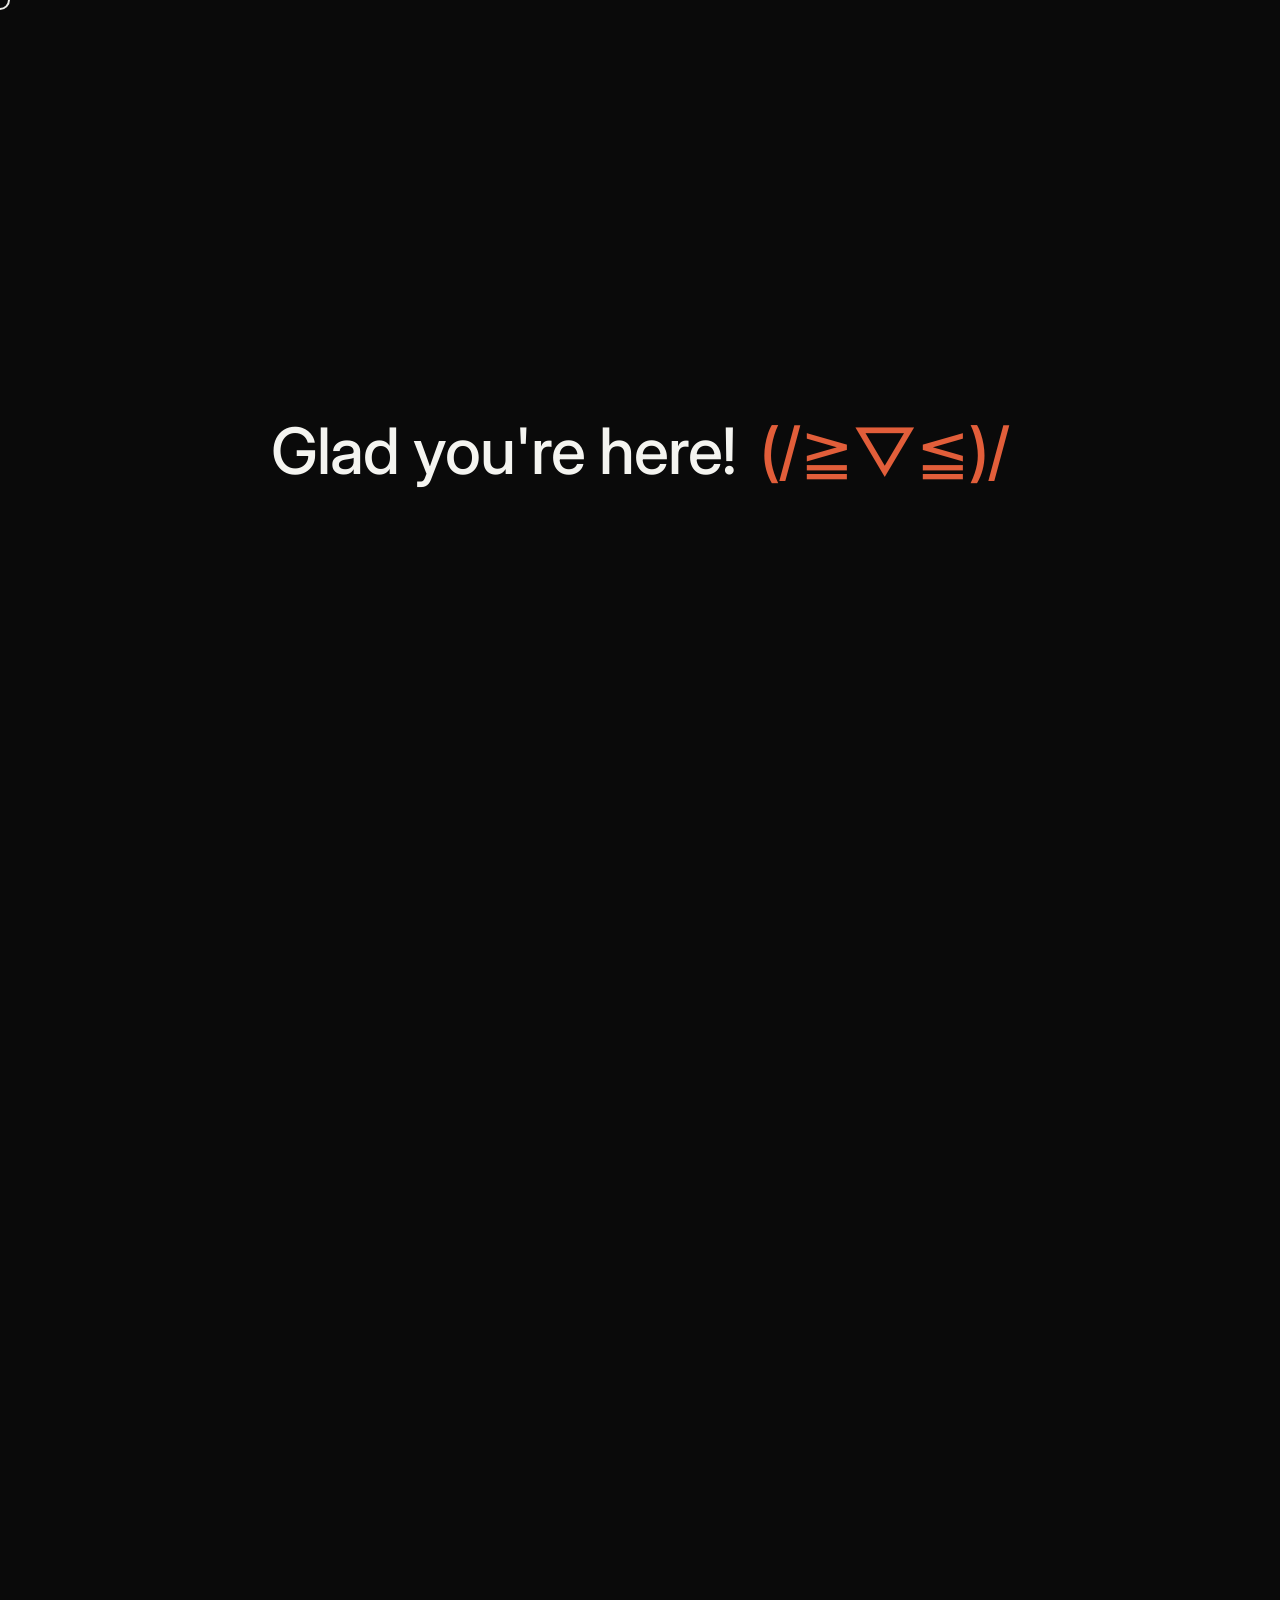
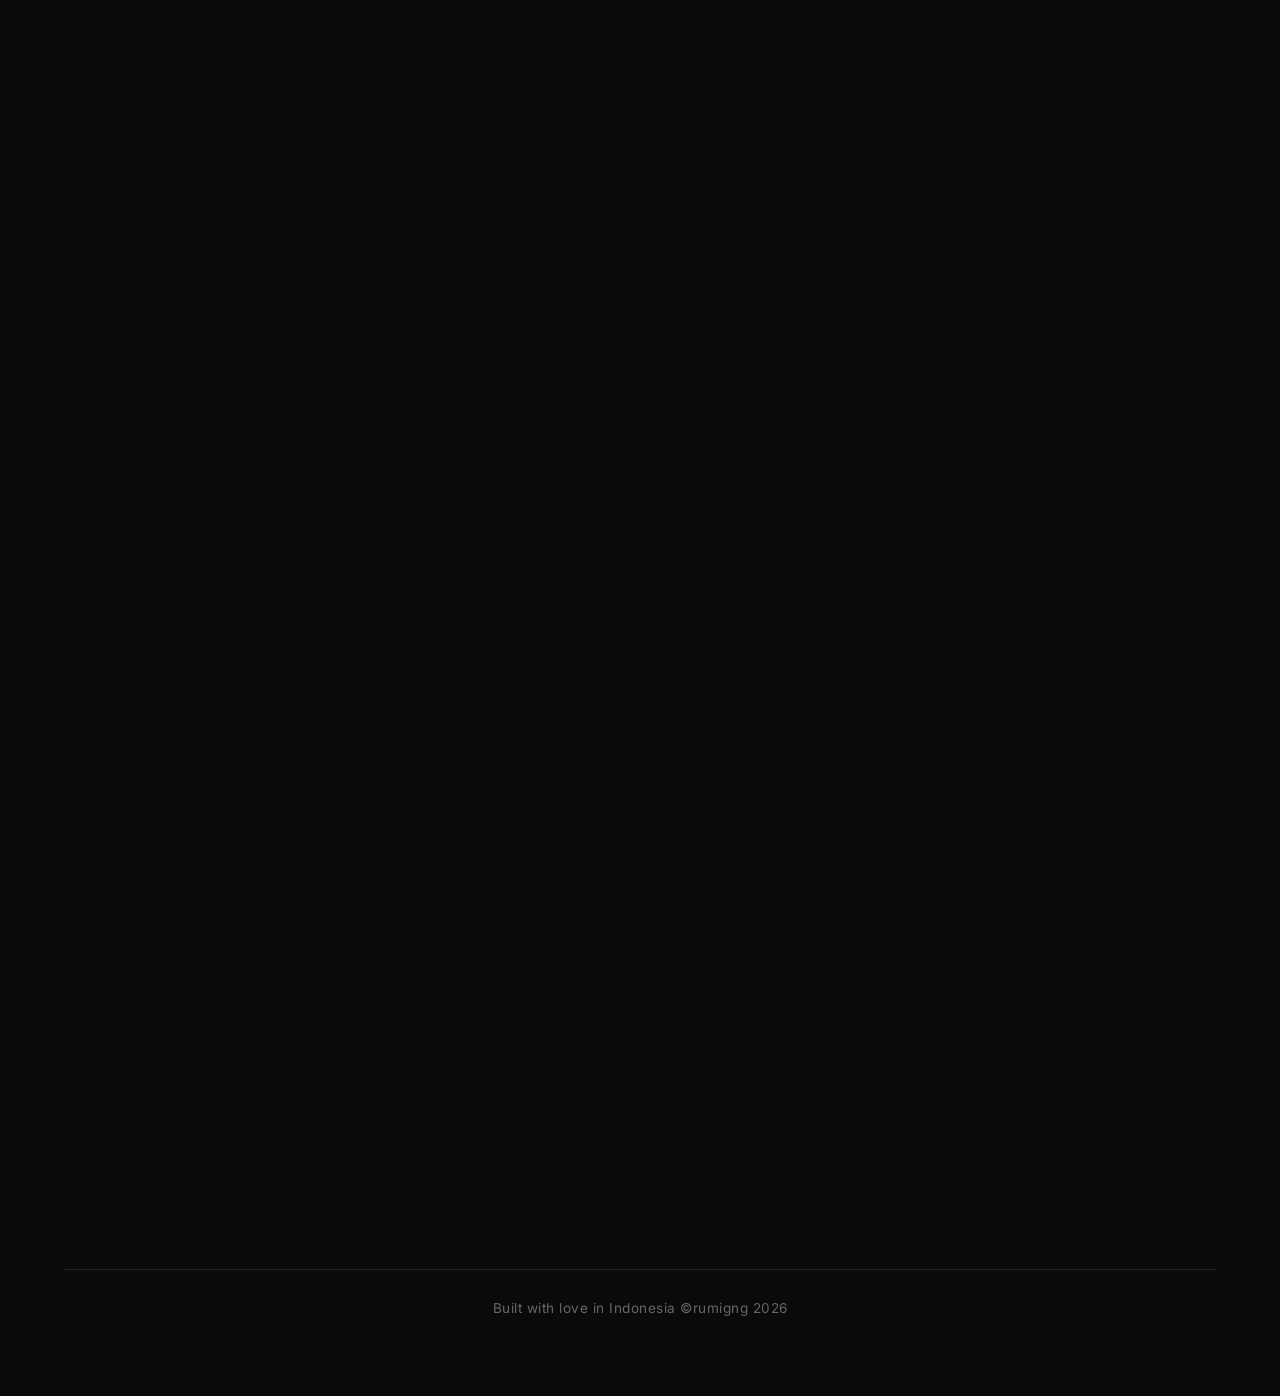
==== commit 3591ac83: "Add files via upload" ====
--- a/index.html
+++ b/index.html
@@ -11,6 +11,16 @@
     <!-- Custom Cursor -->
     <div class="cursor"></div>
 
+<div id="hero-follower">
+        <span class="follower-label">For straight away commission.</span>
+        
+        <div class="follower-btn">LET ME IN!!!</div>
+    </div>
+
+<div id="loader" class="loader-wrapper">
+        <h1 class="loader-text">Glad you're here! <span class="kaomoji">(/≧▽≦)/</span></h1>
+    </div>
+
     <div class="container">
 <header class="reveal">
         <a href="#" class="logo hover-target">@RUMIGNG</a>
@@ -23,8 +33,9 @@
 <nav class="nav-links" id="navLinks">
             <a href="#" class="hover-target">Home</a>
             <a href="#" class="hover-target">Commissions</a>
+            <a href="#" class="hover-target">Terms & Conditions</a>
             <a href="#" class="hover-target">Portfolio</a>
-            <a href="#" class="hover-target">Shop</a>
+            <a href="#" id="shopBtn" class="hover-target">Shop & Support</a>
             <a href="#about" class="hover-target">About Me</a>
             
             <button id="connectBtn" class="btn-connect hover-target">Let's Connect</button>
@@ -32,10 +43,18 @@
     </header>
 
     <section class="hero reveal">
-            <!-- --- Status Pill Baru --- -->
-            <div class="status-pill hover-target">
-                <span class="status-text">Commission Status</span>
-                <span class="status-badge">CLOSED</span>
+<div class="hero-top-bar">
+                
+                <div class="status-pill hover-target">
+                    <span class="status-text">Commission Status</span>
+                    <span class="status-badge">CLOSED</span>
+                </div>
+                
+                <div class="time-pill hover-target">
+                    <span class="time-location">GMT+7</span>
+                    <span class="time-badge"><span id="realTime">Memuat...</span></span>
+                </div>
+                
             </div>
             
             <div class="hero-main-composition">
@@ -91,38 +110,85 @@
         </div>
 
 <!-- --- About Me Section --- -->
-        <section class="about-section reveal" id="about">
+<section class="about-section reveal" id="about">
             <div class="about-grid">
                 
-                <!-- Sisi Kiri: Gambar -->
-                <div class="about-image-wrapper hover-target">
-                    <!-- Gunakan fotomu di sini nanti -->
-                    <img src="channels4_banner.jpg" alt="Rumi Portrait" class="about-img">
-                </div>
-
-                <!-- Sisi Kanan: Teks & Software -->
+<div class="about-left-side">
+                    <div class="about-image-wrapper hover-target" id="aboutImage">
+                        <img src="channels4_banner.jpg" alt="Rumi Portrait" class="about-img">
+                        
+                        <div class="hover-prompt">D-don't touch me, plss~ (>///<)</div>
+                    </div>
+                    <p class="art-credit">Art by @someone (X)</p>
+                </div>
+
                 <div class="about-content">
                     <h2 class="about-quote">"Membangun identitas visual yang tidak hanya indah, tapi juga bercerita dan terkoneksi dengan audiens."</h2>
                     
-                    <p class="about-desc">
-                        Halo! Aku Rumi, desainer grafis spesialis kebutuhan VTuber dan kreator konten. Berawal dari kecintaan pada kultur pop dan seni digital, aku mendedikasikan keterampilanku untuk membantu para kreator mewujudkan persona virtual mereka. Dari overlay streaming yang fungsional hingga desain logo yang ikonik, aku selalu berusaha menyeimbangkan estetika dan fungsi dalam setiap karyaku.
+<p class="about-desc">
+                        Halo! Aku <span class="highlight-name">Rumi</span> <span class="pronouns">(he/him)</span>, desainer grafis spesialis kebutuhan VTuber dan kreator konten. Berawal dari kecintaan pada kultur pop dan seni digital, aku mendedikasikan keterampilanku untuk membantu para kreator mewujudkan persona virtual mereka. Dari overlay streaming yang fungsional hingga desain logo yang ikonik, aku selalu berusaha menyeimbangkan estetika dan fungsi dalam setiap karyaku.
                     </p>
 
-                    <div class="software-stack">
+<div class="software-stack">
                         <h3 class="software-title">SOFTWARE</h3>
                         <div class="software-list">
-                            <span class="software-pill hover-target">Adobe Illustrator</span>
-                            <span class="software-pill hover-target">Photoshop</span>
-                            <span class="software-pill hover-target">After Effects</span>
-                            <span class="software-pill hover-target">Premiere Pro</span>
+                            <span class="software-pill hover-target">
+                                <span class="software-icon">
+                                    <img src="https://source.unsplash.com/random/100x100/?logo,dark" alt="Ai">
+                                </span>
+                                Adobe Illustrator
+                            </span>
+                            
+                            <span class="software-pill hover-target">
+                                <span class="software-icon">
+                                    <img src="https://source.unsplash.com/random/100x100/?icon,dark" alt="Ps">
+                                </span>
+                                Photoshop
+                            </span>
+                            
+                            <span class="software-pill hover-target">
+                                <span class="software-icon">
+                                    <img src="https://source.unsplash.com/random/100x100/?abstract,dark" alt="Ae">
+                                </span>
+                                After Effects
+                            </span>
+                            
+                            <span class="software-pill hover-target">
+                                <span class="software-icon">
+                                    <img src="https://source.unsplash.com/random/100x100/?technology,dark" alt="Pr">
+                                </span>
+                                Premiere Pro
+                            </span>
                         </div>
                     </div>
-                </div>
+
+<div class="software-stack" style="margin-top: 25px;">
+                        <h3 class="software-title">SKILLS</h3>
+                        <div class="software-list">
+                            <span class="skill-pill hover-target">Graphic Design</span>
+                            <span class="skill-pill hover-target">Branding</span>
+                            <span class="skill-pill hover-target">Video Editing</span>
+                            <span class="skill-pill hover-target">Illustration</span>
+                            <span class="skill-pill hover-target">etc.</span>
+                        </div>
+                    </div>
+
+<div class="about-action-area">
+                        
+                        <span class="typing-wrapper">
+                            <span id="typewriter"></span><span class="blinking-cursor">|</span>
+                        </span>
+
+                        <a href="#" class="btn-learn-more hover-target">
+                            Learn more about me! <span class="ext-icon">↗</span>
+                        </a>
+                        
+                    </div>
                 
             </div>
         </section>
 
-        <h2 class="portfolio-title reveal">Karya Pilihan</h2>
+        <h2 class="portfolio-title reveal">Selected Projects</h2>
 
         <section class="projects">
             <div class="project-item reveal">
@@ -154,6 +220,81 @@
                 </div>
             </div>
         </section>
+        <div class="see-more-wrapper reveal">
+            <a href="#" class="btn-see-more hover-target">
+                See more works <span class="ext-icon">↗</span>
+            </a>
+        </div>
+
+        <section class="faq-section reveal">
+            <div class="faq-header">
+                <p class="faq-subtitle">— FAQs</p>
+                <h2 class="faq-title">Questions? <span class="accent">Look here.</span></h2>
+            </div>
+            
+            <div class="faq-accordion">
+                
+                <div class="faq-item hover-target">
+                    <div class="faq-question">
+                        <span>What services do you offer for VTubers?</span>
+                        <div class="faq-icon"></div>
+                    </div>
+                    <div class="faq-answer">
+                        <p>I offer a wide range of services including logo design, stream overlays, character sheets, debut slides, and promotional assets specifically tailored for VTubers and content creators.</p>
+                    </div>
+                </div>
+
+                <div class="faq-item hover-target">
+                    <div class="faq-question">
+                        <span>Can I get a custom package instead of individual items?</span>
+                        <div class="faq-icon"></div>
+                    </div>
+                    <div class="faq-answer">
+                        <p>Absolutely! You can mix and match the services you need. We can discuss your requirements and I'll create a customized bundle tailored specifically to your channel's branding.</p>
+                    </div>
+                </div>
+
+                <div class="faq-item hover-target">
+                    <div class="faq-question">
+                        <span>What is the typical turnaround time for a project?</span>
+                        <div class="faq-icon"></div>
+                    </div>
+                    <div class="faq-answer">
+                        <p>The timeline depends on the complexity of the project. A standard stream overlay package usually takes 1-2 weeks, while a full branding suite might take up to 4 weeks. I will provide a clear timeline during our initial consultation.</p>
+                    </div>
+                </div>
+
+                <div class="faq-item hover-target">
+                    <div class="faq-question">
+                        <span>What tools do you use for your design work?</span>
+                        <div class="faq-icon"></div>
+                    </div>
+                    <div class="faq-answer">
+                        <p>My primary tools are Adobe Illustrator for vector work (like logos), Photoshop for raster and texturing, and After Effects for animated stream elements (stinger transitions, animated screens).</p>
+                    </div>
+                </div>
+
+            </div>
+        </section>
+
+        <section class="cta-section reveal">
+            <div class="cta-box">
+                
+                <div class="cta-image hover-target">
+                    <img src="https://source.unsplash.com/random/600x600/?abstract,dark" alt="Mari Berkolaborasi">
+                </div>
+                
+                <div class="cta-text">
+                    <h2 class="cta-title">Ready to bring your<br>virtual persona to life?</h2>
+                    <p class="cta-desc">Mari berkolaborasi menciptakan identitas visual yang unik dan profesional untuk channel VTuber-mu. Lihat detail layanan, proses kerja, dan harga komisiku di sini.</p>
+                    
+                    <a href="#" class="cta-btn hover-target">
+                        Commissions <span class="ext-icon">↗</span>
+                    </a>
+                </div>
+                
+            </div>
+        </section>
     </div>
 
     <footer>
@@ -174,43 +315,33 @@
         <!-- Bagian Kanan: Menu Grid (Tetap sama seperti sebelumnya) -->
         <div class="footer-menus">
             <div class="footer-column">
-                <h3>Products</h3>
+                <h3>Menu</h3>
                 <ul>
-                    <li><a href="#" class="hover-target">Get Affinity</a></li>
-                    <li><a href="#" class="hover-target">Graphic design</a></li>
-                    <li><a href="#" class="hover-target">Photo editing</a></li>
-                    <li><a href="#" class="hover-target">Page layout</a></li>
-                    <li><a href="#" class="hover-target">Canva integrations</a></li>
-                </ul>
-            </div>
-            
-            <div class="footer-column">
-                <h3>Discover</h3>
-                <ul>
-                    <li><a href="#" class="hover-target">Inspire blog</a></li>
-                    <li><a href="#" class="hover-target">Press <span class="ext-icon">↗</span></a></li>
-                </ul>
-            </div>
-            
-            <div class="footer-column">
-                <h3>Help</h3>
-                <ul>
-                    <li><a href="#" class="hover-target">Help Center</a></li>
-                    <li><a href="#" class="hover-target">Affinity V2 <span class="ext-icon">↗</span></a></li>
-                    <li><a href="#" class="hover-target">Affinity V2 account <span class="ext-icon">↗</span></a></li>
-                    <li><a href="#" class="hover-target">March 2026 update</a></li>
+                    <li><a href="#" class="hover-target">Home</a></li>
+                    <li><a href="#" class="hover-target">Commissions</a></li>
+                    <li><a href="#" class="hover-target">Terms of Service</a></li>
+                    <li><a href="#" class="hover-target">Portfolio</a></li>
+                    <li><a href="#" class="hover-target">Shop</a></li>
                 </ul>
             </div>
             
             <div class="footer-column">
                 <h3>Connect</h3>
                 <ul>
-                    <li><a href="#" class="hover-target">About</a></li>
-                    <li><a href="#" class="hover-target">Careers <span class="ext-icon">↗</span></a></li>
-                    <li><a href="#" class="hover-target">Contact Sales <span class="ext-icon">↗</span></a></li>
+                    <li><a href="#" class="hover-target">About Me</a></li>
+                    <li><a href="#" class="hover-target">Behance<span class="ext-icon">↗</span></a></li>
+                    <li><a href="#" class="hover-target">LinkedIn<span class="ext-icon">↗</span></a></li>
                 </ul>
             </div>
         </div>
+    </footer>
+    <div class="footer-menus">
+            </div>
+
+        <div class="footer-bottom">
+            <p>Built with love in Indonesia &copy;rumigng 2026</p>
+        </div>
+
     </footer>
     </footer>
 
@@ -222,21 +353,101 @@
             <p class="modal-desc">Punya proyek menarik atau butuh desain identitas untuk channel VTuber-mu? Jangan ragu untuk menyapaku lewat platform di bawah ini.</p>
             
             <div class="modal-socials">
-                <a href="#" class="social-pill hover-target">Ig: @handle_ig_kamu</a>
-                <a href="#" class="social-pill hover-target">X: @handle_x_kamu</a>
-                <a href="#" class="social-pill hover-target">Discord: handle_discord</a>
+                <a href="#" class="social-pill hover-target">Instagram</a>
+                <a href="#" class="social-pill hover-target">Facebook</a>
+                <a href="#" class="social-pill hover-target">X (formerly Twitter)</a>
+                <a href="#" class="social-pill hover-target">Discord</a>
+                <a href="#" class="social-pill hover-target">VGen</a>
             </div>
             
             <div class="modal-email-section">
-                <p>Atau kirimkan pesan langsung via email:</p>
-                <a href="mailto:emailkamu@domain.com" class="email-btn hover-target">Kirim Email ↗</a>
+                <p>Atau kirimkan pesan langsung via email:<br>34altixiya@gmail.com</p>
+                <a href="mailto:34altixiya@gmail.com" class="email-btn hover-target">Kirim Email ↗</a>
             </div>
         </div>
     </div>
 
+<div id="shopModal" class="modal-overlay">
+        <div class="modal-content" style="max-width: 600px;"> <button id="closeShopModal" class="close-btn hover-target">&times;</button>
+            
+            <h2 class="modal-title">Pilih Regional</h2>
+            <p class="modal-desc">Silakan pilih destinasi toko yang sesuai dengan lokasimu untuk penyesuaian metode pembayaran dan pengiriman.</p>
+            
+            <div class="shop-grid">
+                
+                <div class="shop-card">
+                    <div class="shop-image hover-target">
+                        <img src="https://source.unsplash.com/random/400x400/?indonesia,merchandise" alt="Toko Lokal">
+                    </div>
+                    <a href="https://trakteer.id/rumigng" class="shop-btn-primary hover-target" target="_blank">Shop — Local ↗</a>
+                </div>
+                
+                <div class="shop-card">
+                    <div class="shop-image hover-target">
+                        <img src="https://source.unsplash.com/random/400x400/?global,merchandise" alt="International Shop">
+                    </div>
+                    <a href="https://ko-fi.com/rumigoreng" class="shop-btn-secondary hover-target" target="_blank">Shop — International ↗</a>
+                </div>
+                
+            </div>
+        </div>
+    </div>
+
 <button id="backToTop" class="hover-target">↑</button>
-
+<script src="https://cdn.jsdelivr.net/gh/studio-freight/lenis@1.0.29/bundled/lenis.min.js"></script>
     <script>
+        // --- Mesin Momentum Scroll (Lenis) ---
+        const lenis = new Lenis({
+            duration: 1.2, // Kecepatan luncuran (semakin besar semakin lambat/halus)
+            easing: (t) => Math.min(1, 1.001 - Math.pow(2, -10 * t)), // Gaya gesekan ala Awwwards
+            direction: 'vertical',
+            gestureDirection: 'vertical',
+            smooth: true,
+            mouseMultiplier: 1, // Sensitivitas roda mouse
+            smoothTouch: false, // Dimatikan di HP agar sentuhan jari tetap natural
+            touchMultiplier: 2,
+            infinite: false,
+        });
+
+        // Mengintegrasikan Lenis dengan animasi Scroll Reveal kita
+        lenis.on('scroll', (e) => {
+            // Ini akan membuat animasi scroll-mu semakin akurat
+        });
+
+        function raf(time) {
+            lenis.raf(time);
+            requestAnimationFrame(raf);
+        }
+
+        requestAnimationFrame(raf);
+
+        // --- Logika Real-Time Clock (Pill Waktu Indonesia) ---
+        function updateIndonesianTime() {
+            const timeEl = document.getElementById('realTime');
+            if (!timeEl) return;
+
+            const now = new Date();
+            
+            // Format Hari (Contoh: Senin)
+            const dayFormatter = new Intl.DateTimeFormat('id-ID', { timeZone: 'Asia/Jakarta', weekday: 'long' });
+            const dayStr = dayFormatter.format(now);
+            
+            // Format Tanggal (Contoh: 24 Mar)
+            const dateFormatter = new Intl.DateTimeFormat('id-ID', { timeZone: 'Asia/Jakarta', day: '2-digit', month: 'short' });
+            const dateStr = dateFormatter.format(now);
+            
+            // Format Jam (Contoh: 10:25 AM) - Memakai format 12 jam (AM/PM) sesuai permintaan
+            const timeFormatter = new Intl.DateTimeFormat('en-US', { timeZone: 'Asia/Jakarta', hour: '2-digit', minute: '2-digit', hour12: true });
+            const timeStr = timeFormatter.format(now);
+            
+            // Menyusun hasil akhir: "Senin/24 Mar, 10:25 AM"
+            timeEl.textContent = `${dayStr}/${dateStr}, ${timeStr}`;
+        }
+
+        // Perbarui jam setiap 1 detik
+        setInterval(updateIndonesianTime, 1000);
+        updateIndonesianTime(); // Panggil sekali langsung agar tidak menunggu 1 detik saat web dibuka
+
         // Logika Custom Cursor
         const cursor = document.querySelector('.cursor');
         const hoverTargets = document.querySelectorAll('.hover-target, .logo, h1');
@@ -340,11 +551,198 @@
             });
         });
 
-        // --- Paksa web selalu mulai dari paling atas saat di-refresh ---
-        if ('scrollRestoration' in history) {
-            history.scrollRestoration = 'manual';
+        // --- Logika Pop-up Modal (Shop Selection) ---
+        const shopBtn = document.getElementById('shopBtn');
+        const shopModal = document.getElementById('shopModal');
+        const closeShopModal = document.getElementById('closeShopModal');
+
+        // Fungsi Buka Modal Shop
+        shopBtn.addEventListener('click', (e) => {
+            e.preventDefault(); // Mencegah halaman melompat ke atas
+            shopModal.classList.add('active');
+        });
+
+        // Fungsi Tutup Modal via Tombol Silang (X)
+        closeShopModal.addEventListener('click', () => {
+            shopModal.classList.remove('active');
+        });
+
+        // Fungsi Tutup Modal jika area luar kotak (hitam transparan) diklik
+        window.addEventListener('click', (e) => {
+            if (e.target === shopModal) {
+                shopModal.classList.remove('active');
+            }
+        });
+
+        // --- Logika FAQ Accordion ---
+        const faqItems = document.querySelectorAll('.faq-item');
+
+        faqItems.forEach(item => {
+            const question = item.querySelector('.faq-question');
+            
+            question.addEventListener('click', () => {
+                // Mengecek apakah item yang diklik sudah aktif
+                const isActive = item.classList.contains('active');
+                
+                // (Opsional) Menutup semua FAQ yang sedang terbuka sebelum membuka yang baru
+                faqItems.forEach(otherItem => {
+                    otherItem.classList.remove('active');
+                });
+
+                // Jika item yang diklik sebelumnya belum aktif, maka buka
+                if (!isActive) {
+                    item.classList.add('active');
+                }
+            });
+        });
+
+// --- Logika Loading Screen & Reveal Awal ---
+        window.addEventListener('load', () => {
+            const loader = document.getElementById('loader');
+            
+            // Beri waktu 1.5 detik agar user bisa membaca teks "Glad you're here!"
+            setTimeout(() => {
+                // 1. Angkat layar loading ke atas
+                loader.classList.add('hidden');
+                
+                // 2. Tunggu sebentar (0.5 detik) sampai layar agak terbuka, 
+                // lalu jalankan animasi turunnya Navbar dan naiknya teks Hero
+                setTimeout(() => {
+                    document.querySelectorAll('.hero, header').forEach(el => el.classList.add('active'));
+                }, 500);
+                
+            }, 1500); 
+        });
+
+// --- Logika Floating Cursor CTA (Hero Section) ---
+        const heroFollower = document.getElementById('hero-follower');
+        const heroSection = document.querySelector('.hero');
+
+        // Mengirim koordinat kursor ke CSS Variable (--x dan --y)
+        heroSection.addEventListener('mousemove', (e) => {
+            heroFollower.style.setProperty('--x', e.clientX + 'px');
+            heroFollower.style.setProperty('--y', e.clientY + 'px');
+        });
+
+        // Munculkan tombol saat masuk Hero Section 
+        heroSection.addEventListener('mouseenter', () => {
+            heroFollower.classList.add('active');
+        });
+
+        // Sembunyikan tombol saat keluar dari Hero Section
+        heroSection.addEventListener('mouseleave', () => {
+            heroFollower.classList.remove('active');
+        });
+
+// Fungsi klik di area Hero
+        heroSection.addEventListener('click', (e) => {
+            // 1. Abaikan klik jika yang diklik adalah tulisan "Commission Status"
+            if (e.target.closest('.status-pill')) return;
+            
+            // HAPUS BARIS INI:
+            // window.location.href = '...'; 
+            
+            // GANTI DENGAN BARIS INI:
+            // Memanggil pop-up Let's Connect agar muncul
+            const connectModal = document.getElementById('connectModal');
+            connectModal.classList.add('active');
+        });
+
+// --- Logika Floating Pill Navbar & Top Bar Status ---
+        const header = document.querySelector('header');
+        const heroTopBar = document.querySelector('.hero-top-bar');
+
+        window.addEventListener('scroll', () => {
+            // Jika di-scroll lebih dari 80px ke bawah
+            if (window.scrollY > 80) {
+                header.classList.add('scrolled'); // Ubah navbar jadi pill
+                if (heroTopBar) heroTopBar.classList.add('floating'); // Tarik status ke tengah
+            } else {
+                // Jika kembali ke puncak (Hero Section)
+                header.classList.remove('scrolled');
+                if (heroTopBar) heroTopBar.classList.remove('floating');
+            }
+        });
+
+        // --- Logika Typing Animation (About Me) ---
+        const typewriterElement = document.getElementById('typewriter');
+        
+        // Daftar kalimat yang akan diketik bergantian
+        const phrases = [
+            "Penasaran musik kesukaanku? Klik disini!",
+            "Penasaran perjalanan commis-ku? Klik disini!",
+            "Pengen kenal aku lebih deket? Klik disini!",
+            "Penasaran game kesukaanku? Klik disini!"
+        ];
+        
+        let currentPhraseIndex = 0;
+        let currentCharIndex = 0;
+        let isDeleting = false;
+        let typingSpeed = 70; // Kecepatan ngetik standar (ms)
+
+        function typeEffect() {
+            const currentPhrase = phrases[currentPhraseIndex];
+            
+            if (isDeleting) {
+                // Proses menghapus karakter satu per satu dari belakang
+                typewriterElement.textContent = currentPhrase.substring(0, currentCharIndex - 1);
+                currentCharIndex--;
+                typingSpeed = 30; // Kecepatan menghapus (lebih cepat dari ngetik)
+            } else {
+                // Proses mengetik karakter satu per satu
+                typewriterElement.textContent = currentPhrase.substring(0, currentCharIndex + 1);
+                currentCharIndex++;
+                typingSpeed = 70; // Normal ngetik
+            }
+
+            // Logika pergantian status (Ngetik -> Jeda -> Hapus -> Ganti Kalimat)
+            if (!isDeleting && currentCharIndex === currentPhrase.length) {
+                // Selesai ngetik satu kalimat, jeda 2.5 detik agar pengunjung sempat membaca
+                isDeleting = true;
+                typingSpeed = 2500; 
+            } else if (isDeleting && currentCharIndex === 0) {
+                // Selesai menghapus sampai habis, pindah ke kalimat berikutnya
+                isDeleting = false;
+                currentPhraseIndex = (currentPhraseIndex + 1) % phrases.length;
+                typingSpeed = 500; // Jeda setengah detik sebelum mulai ngetik kalimat baru
+            }
+
+            // Panggil fungsi ini lagi secara berulang (Looping)
+            setTimeout(typeEffect, typingSpeed);
         }
-        window.scrollTo(0, 0);
+
+        // Mulai jalankan animasi mesin ketiknya setelah web dimuat
+        setTimeout(typeEffect, 1500);
+
+        // --- Logika Interaksi Gambar About Me (Klik memunculkan hati) ---
+        const aboutImageWrapper = document.getElementById('aboutImage');
+
+        if (aboutImageWrapper) {
+            aboutImageWrapper.addEventListener('click', (e) => {
+                // Mendapatkan koordinat klik relatif terhadap posisi kotak gambar
+                const rect = aboutImageWrapper.getBoundingClientRect();
+                const x = e.clientX - rect.left;
+                const y = e.clientY - rect.top;
+
+                // Membuat elemen <span> baru untuk simbol hati
+                const heart = document.createElement('span');
+                heart.classList.add('floating-heart');
+                heart.innerHTML = '❤';
+                
+                // Meletakkan hati tepat di koordinat ujung kursor saat diklik
+                heart.style.left = `${x}px`;
+                heart.style.top = `${y}px`;
+
+                // Memasukkan hati ke dalam kotak gambar
+                aboutImageWrapper.appendChild(heart);
+
+                // Membersihkan/menghapus elemen hati dari HTML setelah animasinya selesai (1 detik)
+                // Ini penting agar web tidak berat/lag jika pengunjung mengeklik ratusan kali
+                setTimeout(() => {
+                    heart.remove();
+                }, 1000);
+            });
+        }
     </script>
 </body>
-</html>
+</html>
--- a/styles.css
+++ b/styles.css
@@ -1,3 +1,5 @@
+        @import url('https://fonts.googleapis.com/css2?family=Climate+Crisis:YEAR@1979&family=Inter:ital,opsz,wght@0,14..32,100..900;1,14..32,100..900&family=Pixelify+Sans:wght@400..700&display=swap');
+
         /* Reset & Base */
         * {
             margin: 0;
@@ -7,7 +9,7 @@
         }
 
         body {
-            font-family: 'Helvetica Neue', Arial, sans-serif;
+            font-family: 'Inter', sans-serif;
             background-color: #0a0a0a;
             color: #f4f4f0;
             overflow-x: hidden;
@@ -17,6 +19,11 @@
             background-size: 80px 80px; /* Ukuran kotak grid, bisa kamu perbesar/perkecil */
             background-position: center center;
             background-attachment: fixed; /* Grid tetap diam di tempat saat web di-scroll */
+        }
+
+        h2 {
+            font-family: 'Climate Crisis', sans-serif;
+            font-weight: 400 !important;
         }
 
         /* Custom Cursor */
@@ -39,37 +46,183 @@
             background-color: #f4f4f0;
         }
 
+
+/* --- Loading Screen (Preloader) --- */
+        .loader-wrapper {
+            position: fixed;
+            top: 0;
+            left: 0;
+            width: 100vw;
+            height: 100vh;
+            background-color: #0a0a0a; /* Hitam pekat menutupi seluruh layar */
+            z-index: 9998; /* Berada di bawah custom cursor (9999) agar kursor tetap terlihat! */
+            display: flex;
+            justify-content: center;
+            align-items: center;
+            cursor: none;
+            
+            /* Animasi transisi saat loader dihilangkan */
+            transition: transform 1.2s cubic-bezier(0.77, 0, 0.175, 1);
+        }
+
+        .loader-text {
+            color: #f4f4f0;
+            font-size: clamp(2rem, 5vw, 4rem);
+            font-weight: 500;
+            letter-spacing: -1px;
+            
+            /* Animasi masuk berkedip halus */
+            animation: pulseText 2s infinite ease-in-out;
+        }
+
+        .kaomoji {
+            color: #E25E3A; /* Warna oranye agar lebih pop! */
+            display: inline-block;
+            margin-left: 10px;
+        }
+
+        /* Class yang akan ditambahkan oleh JavaScript untuk mengangkat layar loading */
+        .loader-wrapper.hidden {
+            transform: translateY(-100vh); /* Meluncur ke atas layar */
+            pointer-events: none;
+        }
+
+        @keyframes pulseText {
+            0%, 100% { opacity: 1; }
+            50% { opacity: 0.5; }
+        }
+
+/* --- Floating Cursor CTA (Hero Section) --- */
+/* --- Floating Cursor CTA (Hero Section) --- */
+        #hero-follower {
+            position: fixed;
+            top: 0;
+            left: 0;
+            /* Menggunakan CSS Variable (--x dan --y) untuk pergerakan 3D yang diproses oleh GPU */
+            transform: translate3d(calc(var(--x, 0px) - 50%), calc(var(--y, 0px) - 50%), 0) scale(0);
+            opacity: 0;
+            pointer-events: none;
+            z-index: 9998;
+            
+            display: flex;
+            flex-direction: column;
+            align-items: center;
+            gap: 15px;
+            
+            /* Memberi tahu browser untuk bersiap memproses animasi ini dengan GPU */
+            will-change: transform;
+            
+            /* Durasi 0.3s ease-out akan memberikan efek 'terseret' / momentum yang sangat empuk */
+            transition: transform 0.3s ease-out, opacity 0.4s ease;
+        }
+
+        #hero-follower.active {
+            /* Saat aktif, ukurannya membesar jadi 1, sementara posisinya terus mengikuti kursor secara dinamis */
+            transform: translate3d(calc(var(--x, 0px) - 50%), calc(var(--y, 0px) - 50%), 0) scale(1);
+            opacity: 1;
+        }
+
+        /* (Bagian .follower-label dan .follower-btn biarkan saja, tidak perlu diubah) */
+
+        .follower-label {
+            font-size: 0.85rem;
+            color: #f4f4f0;
+            text-transform: uppercase;
+            letter-spacing: 1px;
+            font-weight: 500;
+            white-space: nowrap; /* Mencegah teks terpotong ke bawah */
+            
+            /* --- Shadow Halus --- */
+            text-shadow: 0 4px 10px rgba(0, 0, 0, 0.7);
+        }
+
+        .follower-btn {
+            background-color: #30343c;
+            color: #f4f4f0;
+            padding: 20px 35px;
+            border-radius: 100px;
+            font-size: 1.3rem;
+            font-weight: 800;
+            letter-spacing: -0.5px;
+            border: 1px solid rgba(255, 255, 255, 0.2);
+        }
+
+        .follower-text {
+            font-size: 1.4rem;
+            font-weight: 800;
+            letter-spacing: -0.5px;
+        }
+
         /* Layout Dasar */
         .container {
             padding: 0 5vw;
         }
 
-        /* Navigasi */
+/* --- Navigasi (Modifikasi Default) --- */
         header {
             display: flex;
             justify-content: space-between;
             align-items: center;
-            
-            /* --- Sticky Positioning --- */
             position: sticky;
             top: 0;
-            z-index: 999;
-            
-            /* --- Efek Glassmorphism (Blur) --- */
-            /*background-color: rgba(10, 10, 10, 0.6); /* Warna latar hitam dengan transparansi 60% */
-            backdrop-filter: blur(12px); /* Efek blur di belakang navbar */
-            -webkit-backdrop-filter: blur(12px); /* Dukungan untuk browser Safari */
-            
-            /* --- Styling & Full Width Trick --- */
-            padding: 25px 5vw; /* Padding disesuaikan agar rapi */
-            margin-left: -5vw; /* Menarik navbar ke ujung kiri layar */
-            margin-right: -5vw; /* Menarik navbar ke ujung kanan layar */
-            /*border-bottom: 1px solid rgba(255, 255, 255, 0.05); /* Garis bawah transparan tipis sebagai pembatas */
+            z-index: 1999; 
+            
+            backdrop-filter: blur(12px);
+            -webkit-backdrop-filter: blur(12px);
+            
+            /* --- KUNCI ANIMASI SMOOTH: Base State --- */
+            padding: 25px 5vw;
+            margin-left: -5vw;
+            margin-right: -5vw;
+            
+            border-radius: 0px; /* Sudut awal lancip */
+            background-color: rgba(15, 15, 15, 0); /* Latar awal transparan */
+            border: 1px solid rgba(255, 255, 255, 0); /* Garis awal transparan */
+            
+            transition: all 0.6s cubic-bezier(0.16, 1, 0.3, 1);
+        }
+
+        /* --- Floating Pill Navbar (Saat Di-scroll) --- */
+        header.scrolled {
+            top: 20px; 
+            
+            /* Kita ganti margin:auto dan max-content dengan nilai pasti (vw) 
+               agar CSS bisa menghitung animasinya dengan sangat mulus */
+            margin-left: 2vw; 
+            margin-right: 2vw;
+            
+            padding: 12px 35px;
+            border-radius: 50px; /* Berubah membulat jadi kapsul */
+            
+            background-color: rgba(15, 15, 15, 0.75); 
+            border: 1px solid rgba(255, 255, 255, 0.08); 
+            box-shadow: 0 15px 35px rgba(0, 0, 0, 0.2); 
+        }
+
+        /* Efek Perubahan Warna Teks Otomatis */
+        header.scrolled .logo,
+        header.scrolled nav.nav-links a {
+            mix-blend-mode: exclusion;
+        }
+
+        header.scrolled .btn-connect {
+            padding: 10px 20px;
+            font-size: 0.9rem;
+        }
+
+        /* --- Responsif Pill untuk HP --- */
+        @media (max-width: 992px) {
+            header.scrolled {
+                margin-left: 0; /* Di layar HP dibiarkan penuh saja karena layarnya sempit */
+                margin-right: 0;
+                padding: 12px 25px;
+            }
         }
 
         .logo {
+            font-family: 'pixelify sans', sans-serif;
             font-size: 1.5rem;
-            font-weight: bold;
+            font-weight: 400;
             text-transform: uppercase;
             text-decoration: none;
             color: white;
@@ -230,7 +383,7 @@
             gap: 10px;
             width: 100%;
             padding: 16px 0;
-            background-color: #E25E3A; /* Tombol oranye mencolok */
+            background-color: #30343c; /* Tombol oranye mencolok */
             color: #f4f4f0;
             text-decoration: none;
             border-radius: 50px;
@@ -238,10 +391,106 @@
             font-size: 1rem;
             transition: background-color 0.3s ease;
             cursor: none;
+            border: 1px solid rgba(255, 255, 255, 0.2);
         }
 
         .email-btn:hover {
+            background-color: #0a0a0a;
+            border: 1px solid rgba(255, 255, 255, 0.2);
+        }
+
+/* --- Gaya Baru untuk Pop-up Shop (Grid Kartu) --- */
+        .shop-grid {
+            display: grid;
+            grid-template-columns: 1fr 1fr; /* Membagi menjadi 2 kolom sama besar */
+            gap: 25px; /* Jarak antar kartu */
+            margin-top: 30px;
+        }
+
+        .shop-card {
+            display: flex;
+            flex-direction: column;
+            gap: 15px; /* Jarak antara gambar kotak dan tombol di bawahnya */
+        }
+
+        /* Membuat Gambar Menjadi Presisi Kotak (Square) */
+        .shop-image {
+            width: 100%;
+            aspect-ratio: 1 / 1; /* Trik modern membuat elemen menjadi kotak sempurna */
+            border-radius: 16px;
+            overflow: hidden;
+            position: relative;
+        }
+
+        .shop-image img {
+            width: 100%;
+            height: 100%;
+            object-fit: cover;
+            filter: grayscale(100%) contrast(110%); /* Mempertahankan tema dark mode (hitam putih) */
+            transition: transform 0.6s cubic-bezier(0.16, 1, 0.3, 1), filter 0.6s ease;
+        }
+
+        /* Saat area gambar disorot, gambar membesar dan berubah jadi berwarna */
+        .shop-image:hover img {
+            transform: scale(1.08);
+            filter: grayscale(0%) contrast(100%);
+        }
+
+        /* Tombol Toko Lokal (Oranye) */
+        .shop-btn-primary {
+            display: flex;
+            align-items: center;
+            justify-content: center;
+            gap: 8px;
+            padding: 14px 0;
+            background-color: #E25E3A;
+            color: #f4f4f0;
+            text-decoration: none;
+            border-radius: 50px;
+            font-weight: 600;
+            font-size: 0.95rem;
+            transition: background-color 0.3s ease;
+            cursor: none;
+        }
+
+        .shop-btn-primary:hover {
             background-color: #c94d2b;
+        }
+
+        /* Tombol Toko Internasional (Garis Transparan) */
+        .shop-btn-secondary {
+            display: flex;
+            align-items: center;
+            justify-content: center;
+            gap: 8px;
+            padding: 14px 0;
+            background-color: transparent;
+            color: #f4f4f0;
+            text-decoration: none;
+            border: 1px solid rgba(255, 255, 255, 0.2);
+            border-radius: 50px;
+            font-weight: 500;
+            font-size: 0.95rem;
+            transition: all 0.3s ease;
+            cursor: none;
+        }
+
+        .shop-btn-secondary:hover {
+            background-color: #f4f4f0;
+            color: #0a0a0a;
+            border-color: #f4f4f0;
+        }
+
+        /* Responsif untuk Layar HP */
+        @media (max-width: 576px) {
+            .shop-grid {
+                grid-template-columns: 1fr; /* Kolom jadi bertumpuk atas-bawah di HP */
+                gap: 30px;
+            }
+            .shop-image {
+                /* Sedikit memendekkan gambar agar tidak memakan terlalu banyak ruang di layar HP */
+                aspect-ratio: 4 / 3; 
+            }
         }
 
 /* --- Gaya Dasar Hamburger (Disembunyikan di Laptop) --- */
@@ -319,40 +568,79 @@
 
         /* Hero Section */
 /* --- Hero Section (Komposisi Tengah) --- */
-/* --- Commission Status Pill --- */
-        .status-pill {
+/* --- Hero Top Bar (Menampung Pill Status & Time) --- */
+.hero-top-bar {
+            display: flex;
+            justify-content: space-between;
+            align-items: center;
+            width: 100%;
+            margin-bottom: 20px;
+            position: relative;
+            
+            /* Z-index ditinggikan agar saat melayang tidak tertutup elemen lain */
+            z-index: 1998; 
+            
+            transition: all 0.5s cubic-bezier(0.16, 1, 0.3, 1);
+        }
+
+        /* Desain dasar yang dipakai bersama oleh kedua Pill */
+        .status-pill, .time-pill {
             display: inline-flex;
             align-items: center;
-            gap: 12px; /* Jarak antara teks status dan CLOSED */
+            gap: 12px;
             padding: 8px 20px;
-            border: 1px solid rgba(255, 255, 255, 0.2); /* Stroke putih transparan agar elegan */
-            border-radius: 50px; /* Membuat bentuk pill/kapsul */
-            background-color: #0a0a0a; /* Warna dominan latar web */
+            border: 1px solid rgba(255, 255, 255, 0.2); 
+            border-radius: 50px; 
+            background-color: #0a0a0a; 
             font-size: 0.8rem;
             text-transform: uppercase;
             letter-spacing: 1px;
-            margin-bottom: 20px; /* Jarak ke teks "Hi, there" di bawahnya */
-            align-self: flex-start; /* Memastikan pill tetap di kiri */
-            cursor: none; /* Menjaga custom cursor bekerja */
-            position: relative;
-            z-index: 3; /* Memastikan bisa diklik/disorot di atas gambar */
-        }
-
+            cursor: none; 
+        }
+
+.hero-top-bar.floating {
+            position: fixed;
+            top: 95px; /* Menggantung pas di bawah floating navbar */
+            left: 50%;
+            transform: translateX(-50%);
+            width: max-content; /* Menyusut memeluk ukuran 2 pill */
+            justify-content: center;
+            gap: 5px; /* Mendekatkan kedua pill */
+            margin-bottom: 0;
+            
+            /* Membungkus keduanya dalam satu kapsul kaca gelap yang elegan */
+            background-color: rgba(15, 15, 15, 0.65);
+            backdrop-filter: blur(12px);
+            -webkit-backdrop-filter: blur(12px);
+            padding: 6px 15px;
+            border-radius: 50px;
+            border: 1px solid rgba(255, 255, 255, 0.08);
+            box-shadow: 0 15px 35px rgba(0, 0, 0, 0.2);
+        }
+        
+        /* Menghilangkan garis luar pill asli agar menyatu halus ke dalam kapsul kaca baru */
+        .hero-top-bar.floating .status-pill,
+        .hero-top-bar.floating .time-pill {
+            background-color: transparent;
+            border-color: transparent;
+            padding: 4px 10px;
+        }
+
+        /* --- Pill Kiri (Commission Status - Merah) --- */
         .status-text {
             color: #f4f4f0;
-            opacity: 0.7; /* Sedikit diredupkan agar fokus ke tulisan CLOSED */
+            opacity: 0.7;
             font-weight: 500;
         }
 
         .status-badge {
-            color: #F06767; /* Merah sesuai permintaanmu */
+            color: #F06767;
             font-weight: 700;
             display: flex;
             align-items: center;
             gap: 8px;
         }
 
- /* Lampu indikator merah menyala dengan efek kedip */
         .status-badge::before {
             content: '';
             display: inline-block;
@@ -360,23 +648,65 @@
             height: 6px;
             background-color: #F06767;
             border-radius: 50%;
-            /* Memanggil animasi bernama 'pulse' dengan durasi 1.5 detik, berulang terus (infinite) */
             animation: pulse-red 1.5s infinite ease-in-out; 
         }
 
-        /* --- Animasi Keyframes untuk Kedip (Pulse) --- */
         @keyframes pulse-red {
-            0% {
-                opacity: 1;
-                box-shadow: 0 0 8px rgba(240, 103, 103, 0.8);
-            }
-            50% {
-                opacity: 0.3; /* Meredup di tengah animasi */
-                box-shadow: 0 0 2px rgba(240, 103, 103, 0.2); /* Cahaya glow mengecil */
-            }
-            100% {
-                opacity: 1;
-                box-shadow: 0 0 8px rgba(240, 103, 103, 0.8);
+            0%, 100% { opacity: 1; box-shadow: 0 0 8px rgba(240, 103, 103, 0.8); }
+            50% { opacity: 0.3; box-shadow: 0 0 2px rgba(240, 103, 103, 0.2); }
+        }
+
+        /* --- Pill Kanan (Local Time - Biru) --- */
+        .time-location {
+            color: #f4f4f0;
+            opacity: 0.7;
+            font-weight: 500;
+        }
+
+        .time-badge {
+            color: #5E92F3; /* Biru terang tapi kalem (tidak mencolok/putih silau) */
+            font-weight: 700;
+            display: flex;
+            align-items: center;
+            gap: 8px;
+        }
+
+        .time-badge::before {
+            content: '';
+            display: inline-block;
+            width: 6px;
+            height: 6px;
+            background-color: #5E92F3;
+            border-radius: 50%;
+            animation: pulse-blue 1.5s infinite ease-in-out; 
+        }
+
+        @keyframes pulse-blue {
+            0%, 100% { opacity: 1; box-shadow: 0 0 8px rgba(94, 146, 243, 0.8); }
+            50% { opacity: 0.3; box-shadow: 0 0 2px rgba(94, 146, 243, 0.2); }
+        }
+
+/* --- Responsif Top Bar untuk Layar Kecil (HP) --- */
+        @media (max-width: 576px) {
+            .hero-top-bar {
+                flex-direction: column; 
+                align-items: flex-start; 
+                gap: 15px;
+            }
+            
+            /* Saat melayang di HP, paksa jadi satu baris dan hemat ruang */
+            .hero-top-bar.floating {
+                flex-direction: row;
+                align-items: center;
+                gap: 0px;
+                top: 80px; /* Disesuaikan dengan ukuran navbar HP */
+                transform: translateX(-50%) scale(0.9); /* Sedikit dikecilkan */
+            }
+            
+            /* Sembunyikan teks label di HP agar kapsulnya tidak memakan seluruh lebar layar */
+            .hero-top-bar.floating .status-text,
+            .hero-top-bar.floating .time-location {
+                display: none; 
             }
         }
         .hero {
@@ -401,10 +731,11 @@
 
         /* --- Tipografi --- */
         .hero-title {
+            font-family: 'Climate Crisis', sans-serif;
             font-size: clamp(4rem, 13vw, 12rem); /* Ukuran disesuaikan agar proporsional */
             line-height: 0.8;
-            font-weight: 500;
-            letter-spacing: -0.05em;
+            font-weight: 400;
+            /*letter-spacing: -0.05em;*/
             margin: 0;
             color: #f4f4f0;
             cursor: none;
@@ -510,9 +841,9 @@
             transition: all 1s cubic-bezier(0.16, 1, 0.3, 1);
         }
 
-        .reveal.active {
+.reveal.active {
             opacity: 1;
-            transform: translateY(0);
+            transform: none; /* Mengubah translateY(0) menjadi none */
         }
 
 /* --- Bagian Statistik --- */
@@ -595,13 +926,15 @@
             animation: scrollMarquee 25s linear infinite; 
         }
 
-        .marquee-content span {
-            font-size: 1.5rem;
-            font-weight: 300;
+.marquee-content span {
+            /* Teks akan berukuran 1rem di HP, dan perlahan membesar maksimal 1.5rem di layar laptop */
+            font-size: clamp(1rem, 2.5vw, 1.5rem); 
+            
+            font-weight: 400;
             text-transform: uppercase;
             letter-spacing: 1px;
-            padding-right: 15px; /* Jarak sebelum pengulangan teks berikutnya */
-            cursor: none; /* Menjaga konsistensi custom cursor */
+            padding-right: 15px; 
+            cursor: none; 
         }
 
         /* Keyframes untuk membuat teks berjalan tanpa henti */
@@ -633,6 +966,68 @@
             height: 75vh;
             overflow: hidden;
             position: relative;
+        }
+
+/* --- Hover Prompt (Balon Kata di Pojok Kanan Atas) --- */
+        .hover-prompt {
+            position: absolute;
+            top: 30px; /* Jarak ruang dari atas */
+            right: 30px; /* Jarak ruang dari kanan (tidak menempel pojok) */
+            background-color: #f4f4f0; /* Putih redup yang elegan dan lembut di mata */
+            color: #0a0a0a; /* Teks hitam pekat agar kontras */
+            padding: 12px 22px;
+            
+            /* Trik border-radius untuk membuat bentuk balon kata (ekornya menunjuk ke sudut kiri bawah) */
+            border-radius: 20px 20px 0px 20px; 
+            
+            font-size: 0.95rem;
+            font-weight: 600;
+            pointer-events: none; /* Agar tidak menghalangi klik ke gambar */
+            z-index: 5;
+            
+            /* Shadow hitam yang sangat lembut dan menyebar */
+            box-shadow: 0 12px 30px rgba(0, 0, 0, 0.4);
+            
+            /* Posisi awal tersembunyi, agak turun sedikit */
+            opacity: 0;
+            transform: translateY(15px) scale(0.9); 
+            transition: opacity 0.4s cubic-bezier(0.16, 1, 0.3, 1), transform 0.4s cubic-bezier(0.16, 1, 0.3, 1);
+        }
+
+        /* Balon kata muncul dan meluncur naik ke posisinya saat gambar disorot */
+        .about-image-wrapper:hover .hover-prompt {
+            opacity: 1;
+            transform: translateY(0) scale(1);
+        }
+
+        /* --- Floating Hearts (Efek saat diklik) --- */
+        .floating-heart {
+            position: absolute;
+            color: #F06767;
+            font-size: 3.8rem; /* Ukuran hati dibesarkan drastis (hampir 2x lipat dari sebelumnya) */
+            pointer-events: none;
+            z-index: 10;
+            transform: translate(-50%, -50%);
+            animation: floatUpHeart 1.2s ease-out forwards;
+            
+            /* Glow merah yang lebih tebal menyesuaikan ukuran hati */
+            text-shadow: 0 0 20px rgba(240, 103, 103, 0.6); 
+        }
+
+        /* Animasi hati terbang ke atas disesuaikan dengan ukuran yang lebih besar */
+        @keyframes floatUpHeart {
+            0% {
+                opacity: 1;
+                transform: translate(-50%, -50%) scale(0.5);
+            }
+            50% {
+                opacity: 1;
+                transform: translate(-50%, calc(-50% - 50px)) scale(1.2); 
+            }
+            100% {
+                opacity: 0;
+                transform: translate(-50%, calc(-50% - 120px)) scale(1.5); /* Terbang lebih tinggi ke atas */
+            }
         }
 
         .about-img {
@@ -685,14 +1080,21 @@
             gap: 12px;
         }
 
+/* --- Software Pill (Pembaruan) --- */
         .software-pill {
-            padding: 10px 22px;
+            display: inline-flex;
+            align-items: center;
+            gap: 10px; /* Jarak antara ikon dan teks */
+            
+            /* Padding kiri dibuat lebih kecil (6px) agar ikon bulatnya pas di ujung dalam */
+            padding: 6px 20px 6px 6px; 
+            
             border: 1px solid rgba(255, 255, 255, 0.15);
             border-radius: 50px;
             font-size: 0.9rem;
             color: #a0a0a0;
             transition: all 0.3s ease;
-            cursor: none; /* Konsisten dengan custom cursor */
+            cursor: none;
         }
 
         /* Interaksi saat hover pada pill software */
@@ -703,6 +1105,144 @@
             transform: translateY(-3px);
         }
 
+        /* --- Skill Pill (Khusus Teks Tanpa Ikon) --- */
+        .skill-pill {
+            display: inline-flex;
+            justify-content: center;
+            align-items: center;
+            padding: 10px 22px; /* Padding simetris (kiri-kanan sama) agar teks presisi di tengah */
+            border: 1px solid rgba(255, 255, 255, 0.15);
+            border-radius: 50px;
+            font-size: 0.9rem;
+            color: #a0a0a0; /* Abu-abu terang, tetap menjaga nuansa gelap agar tidak menyilaukan */
+            transition: all 0.3s ease;
+            cursor: none;
+        }
+
+        /* Interaksi saat hover pada skill pill */
+        .skill-pill:hover {
+            background-color: #f4f4f0; /* Off-white yang lembut */
+            color: #0a0a0a;
+            border-color: #f4f4f0;
+            transform: translateY(-3px);
+        }
+
+        /* --- Wadah Gambar Ikon Software --- */
+        .software-icon {
+            width: 24px;
+            height: 24px;
+            border-radius: 50%; /* Membuatnya bulat sempurna */
+            overflow: hidden;
+            background-color: #222; /* Warna abu-abu gelap default agar tidak menyilaukan jika gambar gagal dimuat */
+            display: flex;
+            justify-content: center;
+            align-items: center;
+            flex-shrink: 0; /* Mencegah ikon menyusut jika teksnya panjang */
+        }
+
+        .software-icon img {
+            width: 100%;
+            height: 100%;
+            object-fit: cover;
+        }
+
+/* --- Tambahan: Art Credit --- */
+        .art-credit {
+            font-size: 0.85rem;
+            color: #666;
+            text-align: center;
+            margin-top: 15px;
+            letter-spacing: 0.5px;
+        }
+
+/* --- Perbaikan: Highlight Nama & Pronouns --- */
+        .highlight-name {
+            font-size: 1.4rem; /* Sedikit dibesarkan dari teks deskripsi standar (1.1rem) */
+            font-weight: 400; /* Dibuat lebih tebal agar menonjol */
+            color: #f4f4f0; /* Menggunakan warna biru-abu redup agar kontras namun tetap lembut dan tidak terlalu putih */
+        }
+
+        .pronouns {
+            font-size: 0.85rem; /* Dikecilkan dari teks deskripsi standar */
+            font-weight: 400;
+            color: #888; /* Dibuat abu-abu redup agar tidak mendominasi nama */
+            margin-left: 2px; /* Memberi sedikit jarak dari nama */
+            font-style: italic;
+        }
+
+        /* --- Tambahan: Tombol Learn More --- */
+        .btn-learn-more {
+            display: inline-flex;
+            align-items: center;
+            gap: 10px;
+            padding: 16px 35px;
+            background-color: #30343c;
+            color: #f4f4f0;
+            border: 1px solid rgba(255, 255, 255, 0.2);
+            border-radius: 50px;
+            font-weight: 500;
+            font-size: 0.95rem;
+            margin-top: 0px;
+            text-decoration: none;
+            transition: all 0.3s ease;
+            cursor: none;
+        }
+
+/* --- About Action Area (Tombol & Typing Text) --- */
+        .about-action-area {
+            display: flex;
+            align-items: center;
+            
+            /* --- Kunci Rahasia Tata Letaknya --- */
+            justify-content: space-between; /* Mendorong teks ke ujung kiri penuh, dan tombol ke ujung kanan penuh */
+            
+            gap: 20px; /* Menjaga jarak aman jika di layar HP elemen ini terpaksa bertumpuk */
+            margin-top: 40px;
+            flex-wrap: wrap; 
+        }
+
+        /* Jika belum ada, pastikan tombol tidak memiliki margin-top sisa dari kode lama */
+        .btn-learn-more {
+            margin-top: 0; /* Hapus margin-top di class .btn-learn-more jika masih ada */
+            /* ... (kode lainnya tetap sama) ... */
+        }
+
+        /* --- Styling Teks Mengetik --- */
+        .typing-wrapper {
+            font-size: 0.95rem;
+            color: #f4f4f0; /* Abu-abu redup agar tidak terlalu putih */
+            text-decoration: none;
+            font-style: italic; /* Dibuat miring agar terkesan seperti percakapan santai */
+            cursor: none;
+            transition: color 0.3s ease;
+            display: inline-flex;
+            align-items: center;
+        }
+
+        /* --- Animasi Kursor Kedip (|) --- */
+        .blinking-cursor {
+            font-weight: 400;
+            font-size: 1.1rem;
+            color: #C1D4DE; /* Warna oranye senada dengan CTA */
+            margin-left: 2px;
+            animation: blink 1s step-end infinite;
+        }
+
+        @keyframes blink {
+            0%, 100% { opacity: 1; }
+            50% { opacity: 0; }
+        }
+
+        .btn-learn-more:hover {
+            background-color: #0a0a0a;
+            border: 1px solid rgba(255, 255, 255, 0.2);
+            transform: translateY(-3px);
+        }
+        
+        .btn-learn-more:hover .ext-icon {
+            transform: translate(3px, -3px);
+        }
+
         /* --- Responsif untuk HP dan Tablet --- */
         @media (max-width: 992px) {
             .about-grid {
@@ -716,7 +1256,7 @@
 
         /* Portofolio Asimetris */
         .portfolio-title {
-            font-size: 4rem;
+font-size: clamp(2.5rem, 6vw, 4rem);
             margin: 100px 0 50px;
             border-bottom: 1px solid #333;
             padding-bottom: 20px;
@@ -726,7 +1266,7 @@
             display: grid;
             grid-template-columns: 1fr 1fr;
             gap: 5vw;
-            margin-bottom: 150px;
+            margin-bottom: 60px;
         }
 
         .project-item {
@@ -756,15 +1296,277 @@
             font-size: 1.2rem;
         }
 
+        /* --- Tombol See More Works --- */
+        .see-more-wrapper {
+            display: flex;
+            justify-content: center; /* Menengahkan tombol */
+            margin-bottom: 150px; /* Jarak luas sebelum masuk ke Footer */
+        }
+
+        .btn-see-more {
+            display: inline-flex;
+            align-items: center;
+            gap: 12px;
+            padding: 18px 45px;
+            border: 1px solid rgba(255, 255, 255, 0.3);
+            border-radius: 50px;
+            background-color: transparent;
+            color: #f4f4f0;
+            text-decoration: none;
+            font-size: 1.1rem;
+            font-weight: 500;
+            text-transform: uppercase;
+            letter-spacing: 1px;
+            transition: all 0.4s cubic-bezier(0.16, 1, 0.3, 1);
+            cursor: none; /* Wajib untuk custom cursor */
+        }
+
+        /* Efek saat tombol disorot */
+        .btn-see-more:hover {
+            background-color: #f4f4f0;
+            color: #0a0a0a;
+            transform: translateY(-5px);
+        }
+
+        /* Animasi panah meluncur saat tombol disorot */
+        .btn-see-more:hover .ext-icon {
+            transform: translate(4px, -4px);
+        }
+
+        /* --- FAQ Section --- */
+        .faq-section {
+            margin: 0 auto 150px;
+            max-width: 800px; /* Dibuat lebih ramping dari container agar lebih fokus dibaca */
+        }
+
+        .faq-header {
+            text-align: center;
+            margin-bottom: 50px;
+        }
+
+        .faq-subtitle {
+            font-size: 0.9rem;
+            color: #888;
+            text-transform: uppercase;
+            letter-spacing: 2px;
+            margin-bottom: 10px;
+            font-weight: 500;
+        }
+
+        .faq-title {
+            font-size: clamp(2rem, 4vw, 3rem);
+            color: #f4f4f0;
+            margin-bottom: 0;
+        }
+
+        .faq-accordion {
+            display: flex;
+            flex-direction: column;
+            gap: 15px;
+        }
+
+        /* --- Desain Kotak FAQ --- */
+        .faq-item {
+            background-color: #121212;
+            border: 1px solid rgba(255, 255, 255, 0.1);
+            border-radius: 16px;
+            overflow: hidden;
+            transition: all 0.4s cubic-bezier(0.16, 1, 0.3, 1);
+            cursor: none;
+        }
+
+        .faq-question {
+            padding: 24px 30px;
+            display: flex;
+            justify-content: space-between;
+            align-items: center;
+            font-size: 1.1rem;
+            font-weight: 500;
+            color: #f4f4f0;
+            transition: color 0.3s ease;
+        }
+
+        /* Trik membuat icon + dan - pakai garis pseudo-element */
+        .faq-icon {
+            position: relative;
+            width: 16px;
+            height: 16px;
+            flex-shrink: 0;
+        }
+
+        .faq-icon::before,
+        .faq-icon::after {
+            content: '';
+            position: absolute;
+            background-color: currentColor;
+            top: 50%;
+            left: 50%;
+            transform: translate(-50%, -50%);
+            transition: transform 0.4s cubic-bezier(0.16, 1, 0.3, 1);
+        }
+
+        .faq-icon::before {
+            width: 100%;
+            height: 2px; /* Garis Horizontal (-) */
+        }
+
+        .faq-icon::after {
+            width: 2px; /* Garis Vertikal (|) */
+            height: 100%;
+        }
+
+        .faq-answer {
+            max-height: 0;
+            padding: 0 30px;
+            opacity: 0;
+            color: #0a0a0a; 
+            transition: all 0.4s cubic-bezier(0.16, 1, 0.3, 1);
+        }
+
+        .faq-answer p {
+            padding-bottom: 24px;
+            line-height: 1.6;
+            margin: 0;
+        }
+
+        /* --- Kondisi Saat FAQ Diklik (Aktif) --- */
+        .faq-item.active {
+            background-color: #C1D4DE; /* Warna biru-abu aksen */
+            border-color: #C1D4DE;
+            transform: scale(1.02); /* Sedikit membesar memberi kesan menonjol ke depan */
+            box-shadow: 0 10px 30px rgba(193, 212, 222, 0.15);
+        }
+
+        .faq-item.active .faq-question {
+            color: #0a0a0a; /* Teks pertanyaan jadi hitam agar kontras dengan latar terang */
+            padding-bottom: 10px; /* Merapatkan jarak ke jawaban */
+        }
+
+        /* Memutar garis vertikal agar menyatu dengan garis horizontal menjadi tanda minus (-) */
+        .faq-item.active .faq-icon::after {
+            transform: translate(-50%, -50%) rotate(90deg);
+        }
+
+        .faq-item.active .faq-answer {
+            max-height: 300px; /* Memberikan ruang agar teks jawaban bisa meluncur turun */
+            opacity: 1;
+        }
+
+        /* Responsif HP */
+        @media (max-width: 768px) {
+            .faq-question {
+                padding: 20px;
+                font-size: 1rem;
+            }
+            .faq-answer {
+                padding: 0 20px;
+            }
+            .faq-item.active .faq-answer p {
+                padding-bottom: 20px;
+            }
+            .faq-section {
+                margin-bottom: 80px;
+            }
+        }
+
+/* --- Call To Action (CTA) Section --- */
+        .cta-section {
+            margin: 0 auto 150px auto; /* Jarak bawah sebelum footer */
+            max-width: 1000px; /* Dibuat sedikit lebih ramping dari container agar menonjol */
+        }
+
+        .cta-box {
+            background-color: #121212; /* Sama dengan warna pop-up */
+            border: 1px solid rgba(255, 255, 255, 0.1);
+            border-radius: 24px;
+            padding: 40px;
+            display: grid;
+            grid-template-columns: 1fr 1.2fr; /* Kolom kanan (teks) sedikit lebih lebar */
+            gap: 50px;
+            align-items: center;
+        }
+
+        /* Styling Area Gambar */
+        .cta-image {
+            width: 100%;
+            height: 100%;
+            min-height: 350px;
+            border-radius: 16px;
+            overflow: hidden;
+            position: relative;
+        }
+
+        .cta-image img {
+            width: 100%;
+            height: 100%;
+            object-fit: cover;
+            position: absolute;
+            top: 0;
+            left: 0;
+            filter: grayscale(100%) contrast(110%); /* Tema dark mode default */
+            transition: transform 0.8s cubic-bezier(0.16, 1, 0.3, 1), filter 0.8s ease;
+        }
+
+        /* Berubah jadi berwarna dan nge-zoom saat disorot */
+        .cta-image:hover img {
+            transform: scale(1.05);
+            filter: grayscale(0%) contrast(100%);
+        }
+
+        /* Styling Teks */
+        .cta-title {
+            font-size: clamp(2rem, 3vw, 2.8rem);
+            line-height: 1.1;
+            color: #f4f4f0;
+            margin-bottom: 20px;
+            letter-spacing: -1px;
+        }
+
+        .cta-desc {
+            color: #888;
+            font-size: 1rem;
+            line-height: 1.6;
+            margin-bottom: 35px;
+            max-width: 90%;
+        }
+
+        /* Styling Tombol Commissions */
+        .cta-btn {
+            display: inline-flex;
+            align-items: center;
+            gap: 10px;
+            padding: 18px 40px;
+            background-color: #30343c; /* Warna oranye terang */
+            color: #f4f4f0;
+            text-decoration: none;
+            border-radius: 50px;
+            font-weight: 600;
+            font-size: 1.05rem;
+            text-transform: uppercase;
+            letter-spacing: 1px;
+            transition: all 0.3s cubic-bezier(0.16, 1, 0.3, 1);
+            cursor: none; /* Konsisten dengan custom cursor */
+            border: 1px solid rgba(255, 255, 255, 0.1);           
+        }
+
+        .cta-btn:hover {
+            background-color: #0a0a0a; /* Oranye lebih gelap */
+            border: 1px solid rgba(255, 255, 255, 0.1);
+            transform: translateY(-5px);
+        }
+        
+        .cta-btn:hover .ext-icon {
+            transform: translate(3px, -3px);
+        }
+
         /* --- Footer --- */
  /* --- Mega Footer ala Gambar --- */
         footer {
-            padding: 100px 5vw 80px;
+            padding: 50px 5vw 80px;
             display: grid;
             grid-template-columns: 1fr 1.5fr; /* Membagi 2: Area kiri (kosong) lebih kecil, kanan (menu) lebih lebar */
             gap: 5vw;
             /*border-top: 1px solid rgba(255, 255, 255, 0.1);*/
-            margin-top: 100px;
         }
 
         .footer-menus {
@@ -813,6 +1615,18 @@
 
         .footer-column ul li a:hover .ext-icon {
             transform: translate(3px, -3px); /* Panah bergeser ke kanan atas saat hover */
+        }
+
+/* --- Footer Bottom (Copyright) --- */
+        .footer-bottom {
+            grid-column: 1 / -1; /* Trik agar elemen ini membentang memotong semua kolom grid di atasnya */
+            text-align: center;
+            margin-top: 30px;
+            padding-top: 30px;
+            border-top: 1px solid rgba(255, 255, 255, 0.1); /* Garis pemisah halus dari konten atas */
+            color: #666; /* Warna abu-abu gelap agar tidak mendominasi visual */
+            font-size: 0.85rem;
+            letter-spacing: 0.5px;
         }
 
         /* --- Responsif Footer untuk Layar Kecil --- */
@@ -975,3 +1789,70 @@
                 font-size: 1.2rem;
             }
         }
+
+        /* =======================================================
+           PERBAIKAN JARAK (SPACING) KHUSUS UNTUK LAYAR HP
+           ======================================================= */
+        @media (max-width: 768px) {
+            
+            /* 1. Hero Section */
+            .hero-main-composition {
+                gap: 12vh; /* Mengurangi jarak kosong antara teks "Hi, there" dan "I'm Rumi" */
+            }
+            .hero-bottom {
+                margin-top: 30px; /* Menarik deskripsi agar tidak terlalu jauh ke bawah */
+            }
+
+            /* 2. Statistik */
+            .stats-section {
+                margin-top: 40px; /* Jarak dari hero ke angka statistik */
+                padding: 30px 0;
+                gap: 30px 0; /* Merapatkan baris atas dan bawah angka */
+            }
+
+            /* 3. About Me Section */
+            .about-section {
+                margin: 80px 0; /* Memotong jarak luar biasa besar (150px) menjadi setengahnya */
+            }
+            .about-quote {
+                margin-bottom: 25px;
+            }
+            .about-desc {
+                margin-bottom: 30px;
+            }
+
+            /* 4. Portofolio (Karya Pilihan) */
+            .portfolio-title {
+                margin: 60px 0 30px; /* Jarak dari About Me ke Judul Portofolio */
+            }
+            .projects {
+                gap: 30px; /* Merapatkan jarak antar gambar proyek */
+                margin-bottom: 80px;
+            }
+
+            /* 5. Footer */
+            footer {
+                margin-top: 0px; /* Merapatkan jarak dari proyek terakhir ke footer */
+                padding: 0px 5vw 40px; 
+                gap: 40px; /* Merapatkan elemen-elemen di dalam footer */
+            }
+            .footer-left {
+                padding-bottom: 30px;
+            }
+            /* 6. CTA Section (Dalam blok max-width: 768px) */
+            .cta-box {
+                grid-template-columns: 1fr; /* Jadi satu kolom (atas-bawah) */
+                padding: 30px;
+                gap: 30px;
+            }
+            .cta-image {
+                height: 250px; /* Gambar diperpendek di HP */
+                min-height: auto;
+            }
+            .cta-section {
+                margin-bottom: 80px; /* Kurangi jarak bawah ke footer */
+            }
+            .cta-title {
+                font-size: 2rem;
+            }
+        }
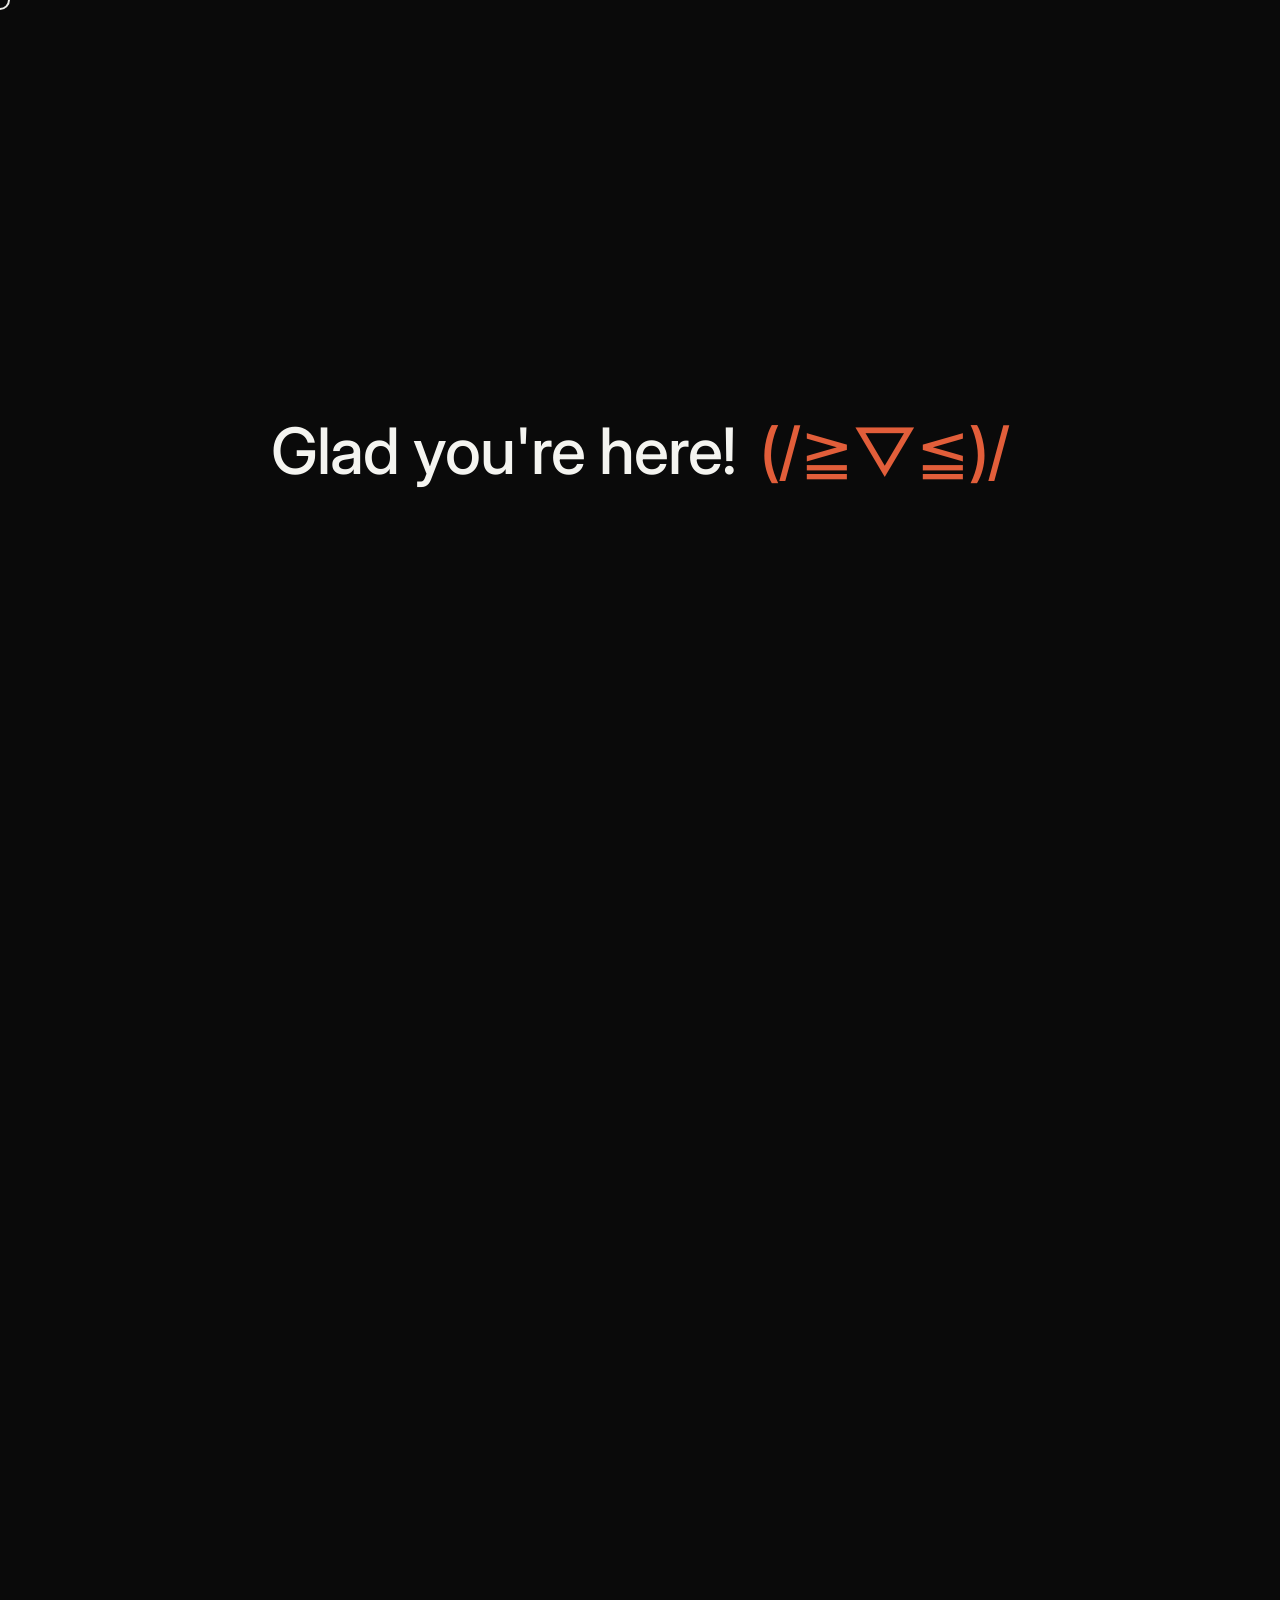
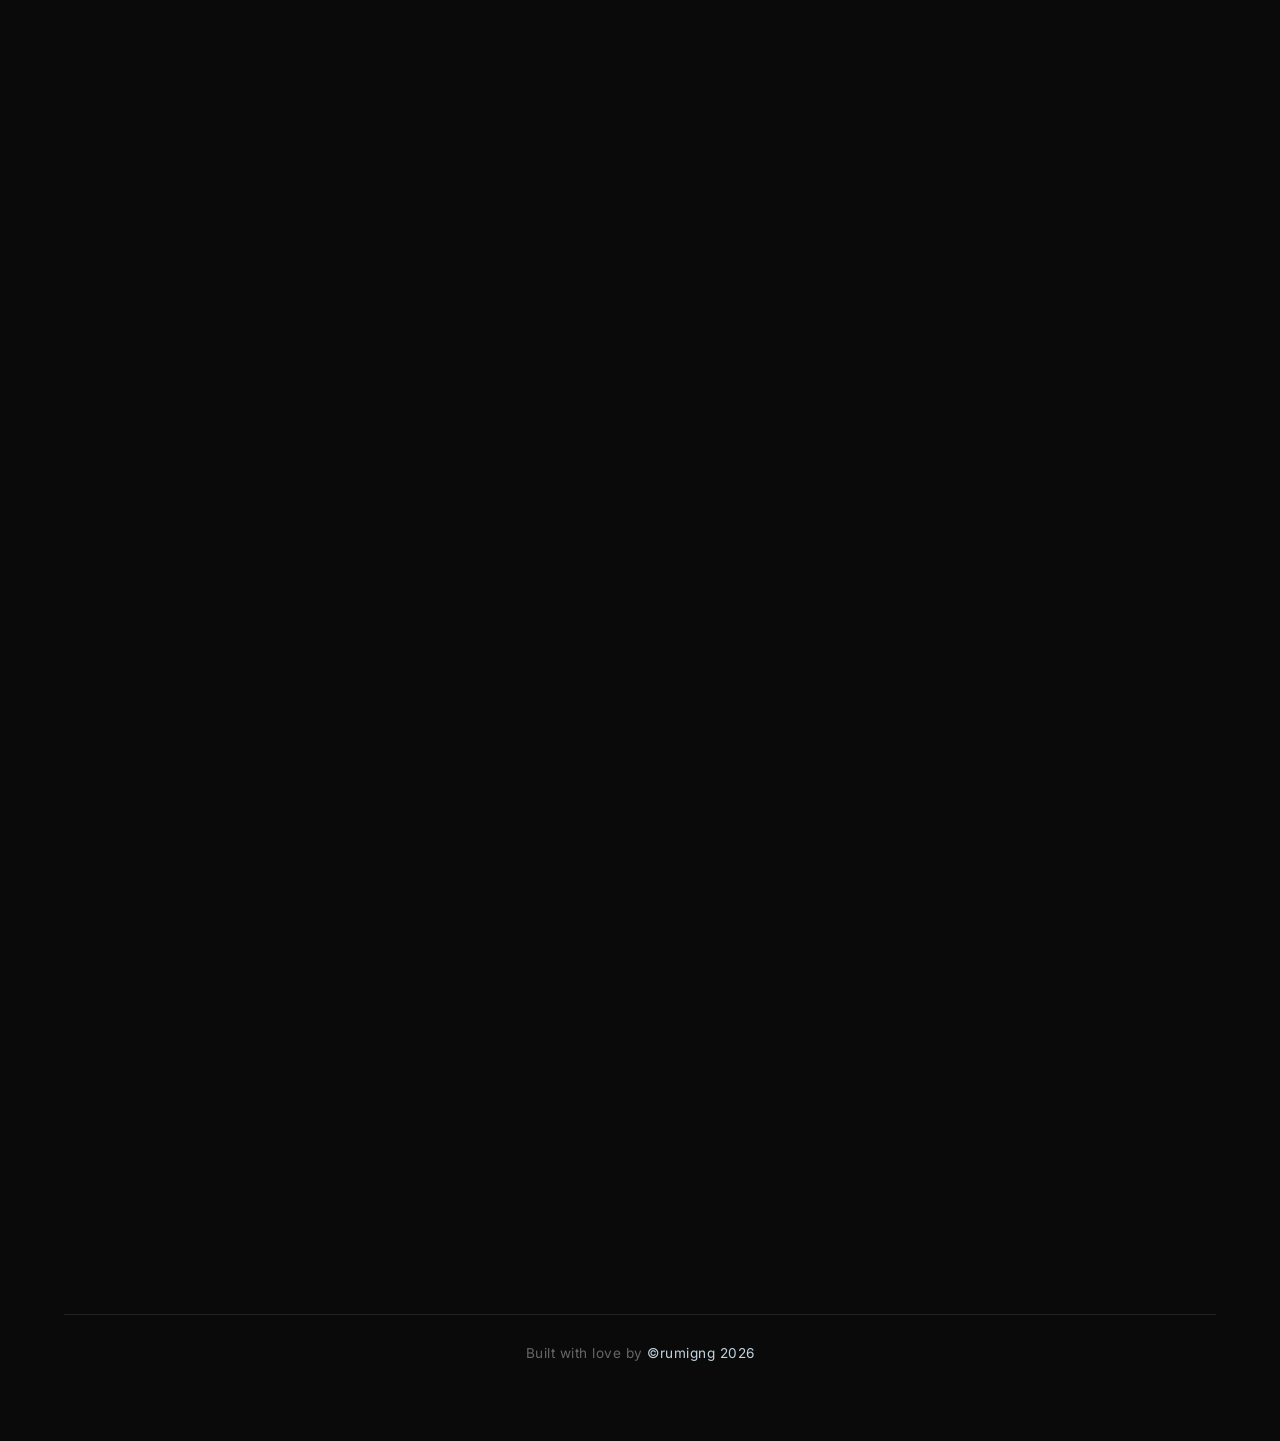
==== commit 264bbf64: "Update index.html" ====
--- a/index.html
+++ b/index.html
@@ -12,9 +12,9 @@
     <div class="cursor"></div>
 
 <div id="hero-follower">
-        <span class="follower-label">For straight away commission.</span>
+        <span class="follower-label">Wanna commission right away?</span>
         
-        <div class="follower-btn">LET ME IN!!!</div>
+        <div class="follower-btn">JUST LET ME IN!!!</div>
     </div>
 
 <div id="loader" class="loader-wrapper">
@@ -72,7 +72,7 @@
             </div>
             
             <div class="hero-bottom">
-                <p class="hero-subtitle">a Virtual Graphic Designer<br>who focusing in Vtuber Space.</p>
+                <p class="hero-subtitle">a Virtual Graphic Designer.<br>Mainly focused for VTuber, but I’m always open to working with anyone! ⸜(｡˃ ᵕ ˂ )⸝♡</p>
                 <p class="hero-tag">Portfolio <span class="accent">/</span> 2026</p>
             </div>
         </section>
@@ -123,10 +123,16 @@
                 </div>
 
                 <div class="about-content">
-                    <h2 class="about-quote">"Membangun identitas visual yang tidak hanya indah, tapi juga bercerita dan terkoneksi dengan audiens."</h2>
+                    <h2 class="about-quote">"Not just design, it’s about your virtual presence too!"</h2>
                     
 <p class="about-desc">
-                        Halo! Aku <span class="highlight-name">Rumi</span> <span class="pronouns">(he/him)</span>, desainer grafis spesialis kebutuhan VTuber dan kreator konten. Berawal dari kecintaan pada kultur pop dan seni digital, aku mendedikasikan keterampilanku untuk membantu para kreator mewujudkan persona virtual mereka. Dari overlay streaming yang fungsional hingga desain logo yang ikonik, aku selalu berusaha menyeimbangkan estetika dan fungsi dalam setiap karyaku.
+                        Hi! I'm Rumi <span class="pronouns">(he/him)</span>, I’m a Virtual Graphic Designer based in Indonesia, combining my passion as a VTuber and a designer into one creative space. I’ve worked with several VTuber agencies as well as indie VTubers, helping them build visuals that match their identity and presence.
+
+My services are mainly aimed at the mid-to-entry level market, making them more accessible without compromising quality. <br>I offer flexible and client-friendly options such as unlimited revisions, refund availability, fast turnaround times, and a friendly, easy-going workflow. With a minimum down payment starting at 25% and no additional cost for commercial use, I try to make the whole process as simple and comfortable as possible.
+
+<br>While I mainly focus on the VTuber space, I’m always open to working with clients from other fields who connect with my style.
+
+<br>Got an idea? Feel free to reach out — I’d love to work with you. ❤︎⁠
                     </p>
 
 <div class="software-stack">
@@ -134,28 +140,28 @@
                         <div class="software-list">
                             <span class="software-pill hover-target">
                                 <span class="software-icon">
-                                    <img src="https://source.unsplash.com/random/100x100/?logo,dark" alt="Ai">
+                                    <img src="ai.png" alt="Ai">
                                 </span>
                                 Adobe Illustrator
                             </span>
                             
                             <span class="software-pill hover-target">
                                 <span class="software-icon">
-                                    <img src="https://source.unsplash.com/random/100x100/?icon,dark" alt="Ps">
+                                    <img src="psd.png" alt="Ps">
                                 </span>
                                 Photoshop
                             </span>
                             
                             <span class="software-pill hover-target">
                                 <span class="software-icon">
-                                    <img src="https://source.unsplash.com/random/100x100/?abstract,dark" alt="Ae">
+                                    <img src="ae.png" alt="Ae">
                                 </span>
                                 After Effects
                             </span>
                             
                             <span class="software-pill hover-target">
                                 <span class="software-icon">
-                                    <img src="https://source.unsplash.com/random/100x100/?technology,dark" alt="Pr">
+                                    <img src="pr.png" alt="Pr">
                                 </span>
                                 Premiere Pro
                             </span>
@@ -166,10 +172,9 @@
                         <h3 class="software-title">SKILLS</h3>
                         <div class="software-list">
                             <span class="skill-pill hover-target">Graphic Design</span>
-                            <span class="skill-pill hover-target">Branding</span>
                             <span class="skill-pill hover-target">Video Editing</span>
                             <span class="skill-pill hover-target">Illustration</span>
-                            <span class="skill-pill hover-target">etc.</span>
+                            <span class="skill-pill hover-target">& More!</span>
                         </div>
                     </div>
 
@@ -188,7 +193,7 @@
             </div>
         </section>
 
-        <h2 class="portfolio-title reveal">Selected Projects</h2>
+        <h2 class="portfolio-title reveal">Featured <span class="accent">Projects</span></h2>
 
         <section class="projects">
             <div class="project-item reveal">
@@ -285,8 +290,8 @@
                 </div>
                 
                 <div class="cta-text">
-                    <h2 class="cta-title">Ready to bring your<br>virtual persona to life?</h2>
-                    <p class="cta-desc">Mari berkolaborasi menciptakan identitas visual yang unik dan profesional untuk channel VTuber-mu. Lihat detail layanan, proses kerja, dan harga komisiku di sini.</p>
+                    <h2 class="cta-title">Just between us…<br><span class="accent">this could be fun<br>(,,>﹏<,,)👉👈</span></h2>
+                    <p class="cta-desc">Let’s collaborate to create a unique and professional visual identity for your VTuber channel. Check out my services, workflow, and commission pricing here.</p>
                     
                     <a href="#" class="cta-btn hover-target">
                         Commissions <span class="ext-icon">↗</span>
@@ -305,10 +310,18 @@
             <p class="footer-tagline">For business inquiries or feedback,<br>please contact me at 34altixiya@gmail.com</p>
             
             <div class="footer-socials">
-                <a href="#" class="social-circle hover-target">Ig</a>
-                <a href="#" class="social-circle hover-target">X</a>
-                <a href="#" class="social-circle hover-target">Be</a>
-                <a href="#" class="social-circle hover-target">In</a>
+                <a href="#" class="social-circle hover-target"><svg xmlns="http://www.w3.org/2000/svg" width="16" height="16" fill="currentColor" class="bi bi-instagram" viewBox="0 0 16 16">
+  <path d="M8 0C5.829 0 5.556.01 4.703.048 3.85.088 3.269.222 2.76.42a3.9 3.9 0 0 0-1.417.923A3.9 3.9 0 0 0 .42 2.76C.222 3.268.087 3.85.048 4.7.01 5.555 0 5.827 0 8.001c0 2.172.01 2.444.048 3.297.04.852.174 1.433.372 1.942.205.526.478.972.923 1.417.444.445.89.719 1.416.923.51.198 1.09.333 1.942.372C5.555 15.99 5.827 16 8 16s2.444-.01 3.298-.048c.851-.04 1.434-.174 1.943-.372a3.9 3.9 0 0 0 1.416-.923c.445-.445.718-.891.923-1.417.197-.509.332-1.09.372-1.942C15.99 10.445 16 10.173 16 8s-.01-2.445-.048-3.299c-.04-.851-.175-1.433-.372-1.941a3.9 3.9 0 0 0-.923-1.417A3.9 3.9 0 0 0 13.24.42c-.51-.198-1.092-.333-1.943-.372C10.443.01 10.172 0 7.998 0zm-.717 1.442h.718c2.136 0 2.389.007 3.232.046.78.035 1.204.166 1.486.275.373.145.64.319.92.599s.453.546.598.92c.11.281.24.705.275 1.485.039.843.047 1.096.047 3.231s-.008 2.389-.047 3.232c-.035.78-.166 1.203-.275 1.485a2.5 2.5 0 0 1-.599.919c-.28.28-.546.453-.92.598-.28.11-.704.24-1.485.276-.843.038-1.096.047-3.232.047s-2.39-.009-3.233-.047c-.78-.036-1.203-.166-1.485-.276a2.5 2.5 0 0 1-.92-.598 2.5 2.5 0 0 1-.6-.92c-.109-.281-.24-.705-.275-1.485-.038-.843-.046-1.096-.046-3.233s.008-2.388.046-3.231c.036-.78.166-1.204.276-1.486.145-.373.319-.64.599-.92s.546-.453.92-.598c.282-.11.705-.24 1.485-.276.738-.034 1.024-.044 2.515-.045zm4.988 1.328a.96.96 0 1 0 0 1.92.96.96 0 0 0 0-1.92m-4.27 1.122a4.109 4.109 0 1 0 0 8.217 4.109 4.109 0 0 0 0-8.217m0 1.441a2.667 2.667 0 1 1 0 5.334 2.667 2.667 0 0 1 0-5.334"/>
+</svg></a>
+                <a href="#" class="social-circle hover-target"><svg xmlns="http://www.w3.org/2000/svg" width="16" height="16" fill="currentColor" class="bi bi-twitter-x" viewBox="0 0 16 16">
+  <path d="M12.6.75h2.454l-5.36 6.142L16 15.25h-4.937l-3.867-5.07-4.425 5.07H.316l5.733-6.57L0 .75h5.063l3.495 4.633L12.601.75Zm-.86 13.028h1.36L4.323 2.145H2.865z"/>
+</svg></a>
+                <a href="#" class="social-circle hover-target"><svg xmlns="http://www.w3.org/2000/svg" width="16" height="16" fill="currentColor" class="bi bi-behance" viewBox="0 0 16 16">
+  <path d="M4.654 3c.461 0 .887.035 1.278.14.39.07.711.216.996.391s.497.426.641.747c.14.32.216.711.216 1.137 0 .496-.106.922-.356 1.242-.215.32-.566.606-.997.817.606.176 1.067.496 1.348.922s.461.957.461 1.563c0 .496-.105.922-.285 1.278a2.3 2.3 0 0 1-.782.887c-.32.215-.711.39-1.137.496a5.3 5.3 0 0 1-1.278.176L0 12.803V3zm-.285 3.978c.39 0 .71-.105.957-.285.246-.18.355-.497.355-.887 0-.216-.035-.426-.105-.567a1 1 0 0 0-.32-.355 1.8 1.8 0 0 0-.461-.176c-.176-.035-.356-.035-.567-.035H2.17v2.31c0-.005 2.2-.005 2.2-.005zm.105 4.193c.215 0 .426-.035.606-.07.176-.035.356-.106.496-.216s.25-.215.356-.39c.07-.176.14-.391.14-.641 0-.496-.14-.852-.426-1.102-.285-.215-.676-.32-1.137-.32H2.17v2.734h2.305zm6.858-.035q.428.427 1.278.426c.39 0 .746-.106 1.032-.286q.426-.32.53-.64h1.74c-.286.851-.712 1.457-1.278 1.848-.566.355-1.243.566-2.06.566a4.1 4.1 0 0 1-1.527-.285 2.8 2.8 0 0 1-1.137-.782 2.85 2.85 0 0 1-.712-1.172c-.175-.461-.25-.957-.25-1.528 0-.531.07-1.032.25-1.493.18-.46.426-.852.747-1.207.32-.32.711-.606 1.137-.782a4 4 0 0 1 1.493-.285c.606 0 1.137.105 1.598.355.46.25.817.532 1.102.958.285.39.496.851.641 1.348.07.496.105.996.07 1.563h-5.15c0 .58.21 1.11.496 1.396m2.24-3.732c-.25-.25-.642-.391-1.103-.391-.32 0-.566.07-.781.176s-.356.25-.496.39a.96.96 0 0 0-.25.497c-.036.175-.07.32-.07.46h3.196c-.07-.526-.25-.882-.497-1.132zm-3.127-3.728h3.978v.957h-3.978z"/>
+</svg></a>
+                <a href="#" class="social-circle hover-target"><svg xmlns="http://www.w3.org/2000/svg" width="16" height="16" fill="currentColor" class="bi bi-linkedin" viewBox="0 0 16 16">
+  <path d="M0 1.146C0 .513.526 0 1.175 0h13.65C15.474 0 16 .513 16 1.146v13.708c0 .633-.526 1.146-1.175 1.146H1.175C.526 16 0 15.487 0 14.854zm4.943 12.248V6.169H2.542v7.225zm-1.2-8.212c.837 0 1.358-.554 1.358-1.248-.015-.709-.52-1.248-1.342-1.248S2.4 3.226 2.4 3.934c0 .694.521 1.248 1.327 1.248zm4.908 8.212V9.359c0-.216.016-.432.08-.586.173-.431.568-.878 1.232-.878.869 0 1.216.662 1.216 1.634v3.865h2.401V9.25c0-2.22-1.184-3.252-2.764-3.252-1.274 0-1.845.7-2.165 1.193v.025h-.016l.016-.025V6.169h-2.4c.03.678 0 7.225 0 7.225z"/>
+</svg></a>
             </div>
         </div>
         
@@ -339,7 +352,7 @@
             </div>
 
         <div class="footer-bottom">
-            <p>Built with love in Indonesia &copy;rumigng 2026</p>
+            <p>Built with love by <span class="accent">&copy;rumigng 2026</span></p>
         </div>
 
     </footer>
@@ -349,20 +362,20 @@
         <div class="modal-content">
             <button id="closeModal" class="close-btn hover-target">&times;</button>
             
-            <h2 class="modal-title">Let's Work<br>Together!</h2>
-            <p class="modal-desc">Punya proyek menarik atau butuh desain identitas untuk channel VTuber-mu? Jangan ragu untuk menyapaku lewat platform di bawah ini.</p>
+            <h2 class="modal-title">Let's Cook<br><span class="accent">Together!</span></h2>
+            <p class="modal-desc">Planning a project or need a visual identity for your VTuber channel? Feel free to say hi through the platforms below! (˶˃ ᵕ ˂˶)</p>
             
             <div class="modal-socials">
                 <a href="#" class="social-pill hover-target">Instagram</a>
                 <a href="#" class="social-pill hover-target">Facebook</a>
                 <a href="#" class="social-pill hover-target">X (formerly Twitter)</a>
                 <a href="#" class="social-pill hover-target">Discord</a>
-                <a href="#" class="social-pill hover-target">VGen</a>
+                <a href="#" class="social-pill hover-target">VGen (Coming Soon)</a>
             </div>
             
             <div class="modal-email-section">
-                <p>Atau kirimkan pesan langsung via email:<br>34altixiya@gmail.com</p>
-                <a href="mailto:34altixiya@gmail.com" class="email-btn hover-target">Kirim Email ↗</a>
+                <p>Or send a message directly via email:<br>34altixiya@gmail.com</p>
+                <a href="mailto:34altixiya@gmail.com" class="email-btn hover-target">Send Email 💌</a>
             </div>
         </div>
     </div>
@@ -370,8 +383,8 @@
 <div id="shopModal" class="modal-overlay">
         <div class="modal-content" style="max-width: 600px;"> <button id="closeShopModal" class="close-btn hover-target">&times;</button>
             
-            <h2 class="modal-title">Pilih Regional</h2>
-            <p class="modal-desc">Silakan pilih destinasi toko yang sesuai dengan lokasimu untuk penyesuaian metode pembayaran dan pengiriman.</p>
+            <h2 class="modal-title">Select <span class="accent">Your Region</span></h2>
+            <p class="modal-desc">Please select the store destination that matches your location for payment method and shipping adjustments.</p>
             
             <div class="shop-grid">
                 
@@ -379,14 +392,14 @@
                     <div class="shop-image hover-target">
                         <img src="https://source.unsplash.com/random/400x400/?indonesia,merchandise" alt="Toko Lokal">
                     </div>
-                    <a href="https://trakteer.id/rumigng" class="shop-btn-primary hover-target" target="_blank">Shop — Local ↗</a>
+                    <a href="https://trakteer.id/rumigng" class="shop-btn-primary hover-target" target="_blank">Aku nak yang ni</a>
                 </div>
                 
                 <div class="shop-card">
                     <div class="shop-image hover-target">
                         <img src="https://source.unsplash.com/random/400x400/?global,merchandise" alt="International Shop">
                     </div>
-                    <a href="https://ko-fi.com/rumigoreng" class="shop-btn-secondary hover-target" target="_blank">Shop — International ↗</a>
+                    <a href="https://ko-fi.com/rumigoreng" class="shop-btn-secondary hover-target" target="_blank">Nah, i'd choose this instead</a>
                 </div>
                 
             </div>
@@ -429,11 +442,11 @@
             const now = new Date();
             
             // Format Hari (Contoh: Senin)
-            const dayFormatter = new Intl.DateTimeFormat('id-ID', { timeZone: 'Asia/Jakarta', weekday: 'long' });
+            const dayFormatter = new Intl.DateTimeFormat('en-US', { timeZone: 'Asia/Jakarta', weekday: 'long' });
             const dayStr = dayFormatter.format(now);
             
             // Format Tanggal (Contoh: 24 Mar)
-            const dateFormatter = new Intl.DateTimeFormat('id-ID', { timeZone: 'Asia/Jakarta', day: '2-digit', month: 'short' });
+            const dateFormatter = new Intl.DateTimeFormat('en-US', { timeZone: 'Asia/Jakarta', day: '2-digit', month: 'short' });
             const dateStr = dateFormatter.format(now);
             
             // Format Jam (Contoh: 10:25 AM) - Memakai format 12 jam (AM/PM) sesuai permintaan
@@ -669,10 +682,12 @@
         
         // Daftar kalimat yang akan diketik bergantian
         const phrases = [
-            "Penasaran musik kesukaanku? Klik disini!",
-            "Penasaran perjalanan commis-ku? Klik disini!",
-            "Pengen kenal aku lebih deket? Klik disini!",
-            "Penasaran game kesukaanku? Klik disini!"
+            "Curious about my favorite music? Click here!",
+            "Curious about my commission journey? Click here!",
+            "Curious about my favorite games? Click here!",
+            "Curious who my oshi is? Click here!",
+            "Curious about my favorite anime? Click here!",
+            "Want to get to know me better? Click here!"
         ];
         
         let currentPhraseIndex = 0;
@@ -745,4 +760,4 @@
         }
     </script>
 </body>
-</html>+</html>
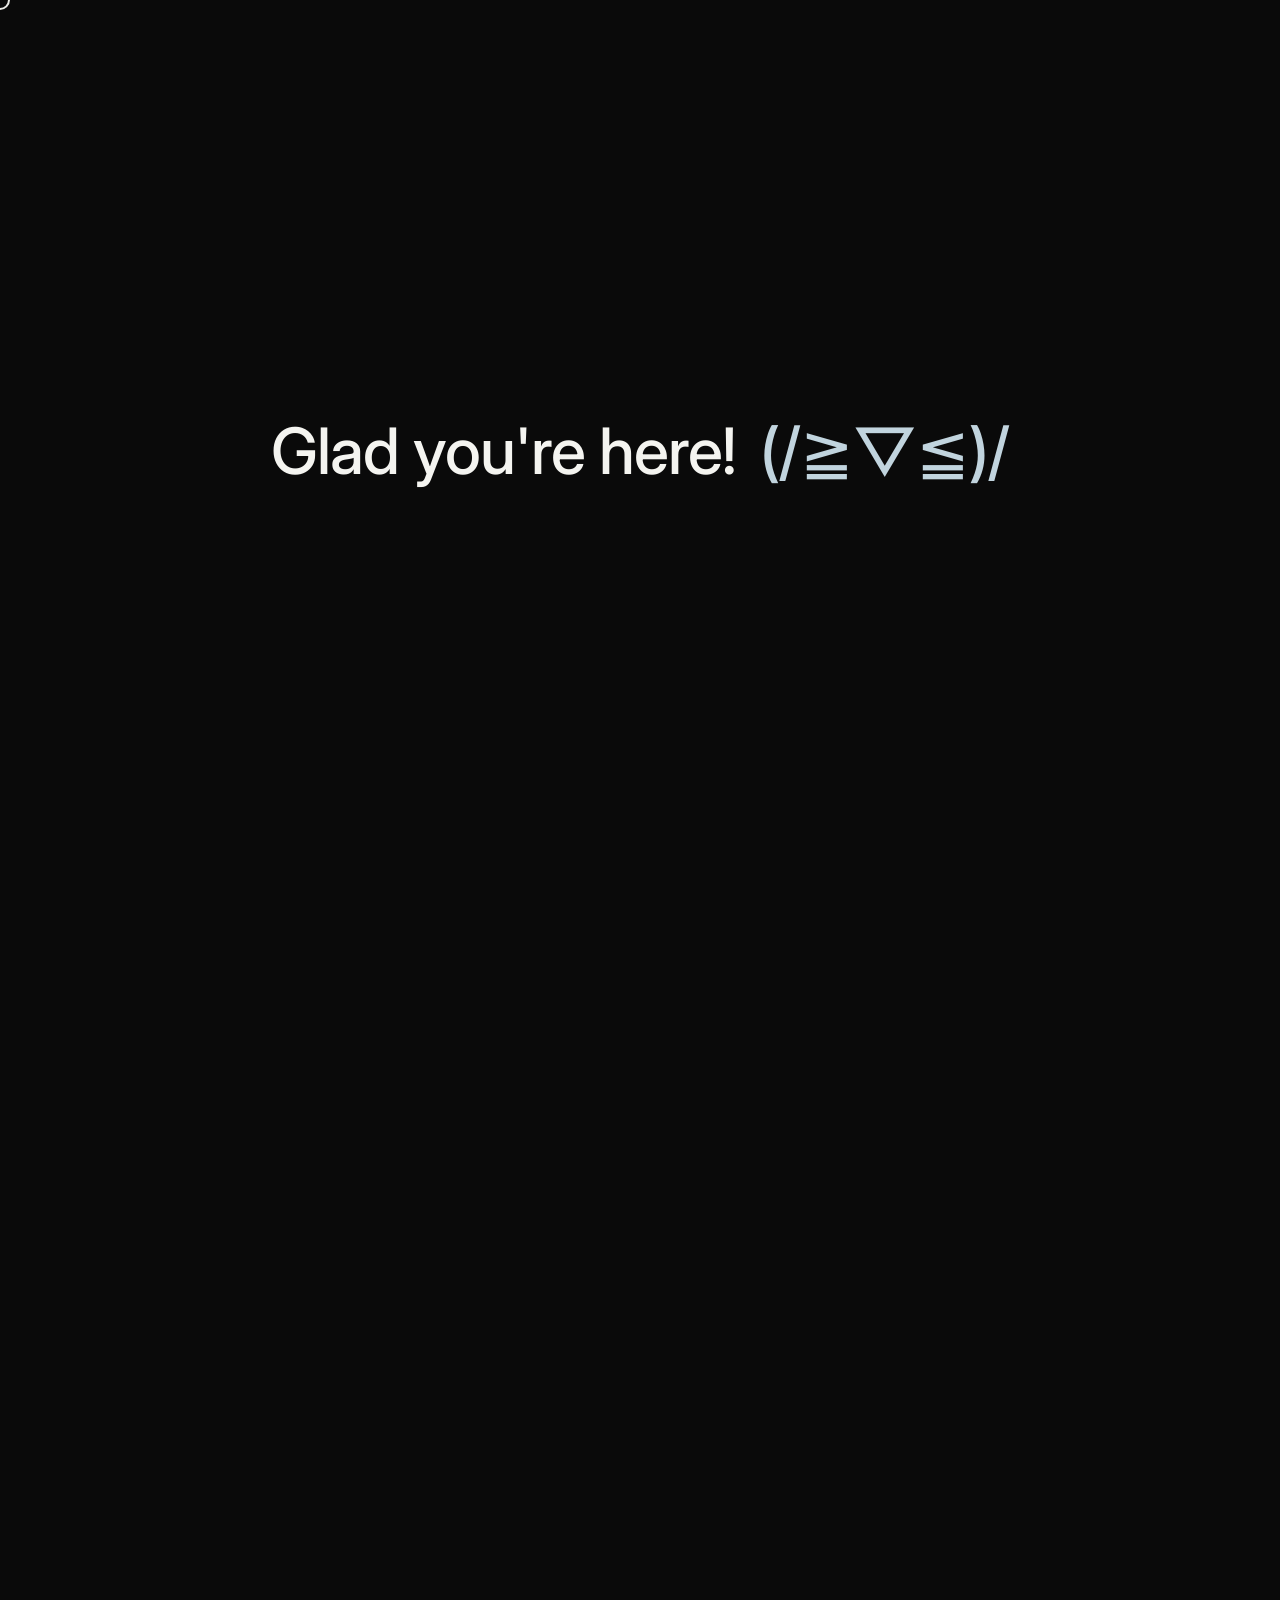
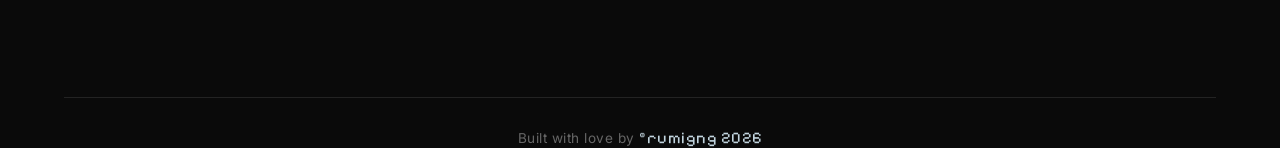
==== commit 6f661ac4: "Add files via upload" ====
--- a/index.html
+++ b/index.html
@@ -61,14 +61,23 @@
                 <!-- Teks Hi, there dan seterusnya tetap sama di sini... -->
             <div class="hero-main-composition">
                 
-                <h1 class="hero-title text-left">Hi, there<span class="accent">.</span></h1>
+                <h1 class="hero-title text-left">Hi, there<span class="accent">!</span></h1>
                 
                 <div class="hero-center-image mask-radial">
                    <!-- <img src="img-me.jpg" alt="Rumi Portrait"> -->
                 </div>
                 
-                <h1 class="hero-title text-right">I'm Rumi</h1>
-                
+<h1 class="hero-title text-right">
+                    I'm 
+                    <span class="roller-wrapper">
+                        <span class="roller-track">
+                            <span class="roller-word">Rumi</span>
+                            <span class="roller-word">Aru</span>
+                            <span class="roller-word">Rumi</span>
+                            <span class="roller-word">Mika</span>
+                            <span class="roller-word">Rumi</span> </span>
+                    </span>
+                </h1>
             </div>
             
             <div class="hero-bottom">
@@ -123,7 +132,7 @@
                 </div>
 
                 <div class="about-content">
-                    <h2 class="about-quote">"Not just design, it’s about your virtual presence too!"</h2>
+                    <h2 class="about-quote">"Not just design, it’s about your <span class="accent">virtual presence</span> too!"</h2>
                     
 <p class="about-desc">
                         Hi! I'm Rumi <span class="pronouns">(he/him)</span>, I’m a Virtual Graphic Designer based in Indonesia, combining my passion as a VTuber and a designer into one creative space. I’ve worked with several VTuber agencies as well as indie VTubers, helping them build visuals that match their identity and presence.
@@ -195,35 +204,102 @@
 
         <h2 class="portfolio-title reveal">Featured <span class="accent">Projects</span></h2>
 
-        <section class="projects">
+<section class="projects">
+            
             <div class="project-item reveal">
-                <div class="project-img hover-target"></div>
-                <div class="project-info">
-                    <span>Proyek Alpha</span>
-                    <span>2026</span>
-                </div>
-            </div>
+                <div class="project-img-wrapper hover-target">
+                    <img src="no_image_available_sm.jpg" class="project-parallax-img" alt="Project 1">
+                </div>
+                
+                <div class="project-info-box">
+                    <div class="project-meta">
+                        <span class="project-tag"><span class="tag-dot" style="background-color: #5E92F3;"></span> Stream Overlay | Background</span>
+                        <span class="project-date">Mar 2026</span>
+                    </div>
+                    
+                    <h3 class="project-name">Fania Anelia Re-Debut</h3>
+                    <p class="project-desc">A soft, cozy blue room with a calm and dreamy atmosphere. Gentle lights, a comfy bed, and a peaceful desk setup sit under a glowing moonlit window — a quiet little space for creating and unwinding.</p>
+                    
+                    <div class="project-contributors">
+                        <div class="contributor-avatars">
+                            <img src="rumi-pfp.jpg" alt="C1">
+                        </div>
+                        <span class="contributor-names">Rumi</span>
+                    </div>
+                </div>
+            </div>
+
             <div class="project-item reveal">
-                <div class="project-img hover-target"></div>
-                <div class="project-info">
-                    <span>Proyek Beta</span>
-                    <span>2025</span>
-                </div>
-            </div>
+                <div class="project-img-wrapper hover-target">
+                    <img src="roblox-fix-lagi-1.png" class="project-parallax-img" alt="Project 2">
+                </div>
+                
+                <div class="project-info-box">
+                    <div class="project-meta">
+                        <span class="project-tag"><span class="tag-dot" style="background-color: #C1D4DE;"></span> Illustration</span>
+                        <span class="project-date">Ags 2025</span>
+                    </div>
+                    
+                    <h3 class="project-name">Poster Lomba <br>Jalan Sehat Roblox</h3>
+                    <p class="project-desc">Lorem ipsum dolor sit amet consectetur, adipisicing elit.</p>
+                    
+                    <div class="project-contributors">
+                        <div class="contributor-avatars">
+                            <img src="rumi-pfp.jpg" alt="C3">
+                            <img src="virtu.jpg" alt="C3">
+                        </div>
+                        <span class="contributor-names">Rumi & Virtunix</span>
+                    </div>
+                </div>
+            </div>
+
             <div class="project-item reveal">
-                <div class="project-img hover-target"></div>
-                <div class="project-info">
-                    <span>Proyek Gamma</span>
-                    <span>2025</span>
-                </div>
-            </div>
+                <div class="project-img-wrapper hover-target">
+                    <img src="no_image_available_sm.jpg" class="project-parallax-img" alt="Project 3">
+                </div>
+                
+                <div class="project-info-box">
+                    <div class="project-meta">
+                        <span class="project-tag"><span class="tag-dot" style="background-color: #ab51ce;"></span> Stream Overlay</span>
+                        <span class="project-date">Feb 2026</span>
+                    </div>
+                    
+                    <h3 class="project-name">Mitsuyama Haruka 2.0</h3>
+                    <p class="project-desc">Lorem ipsum dolor sit amet, consectetur adipisicing elit. Omnis dolore ipsum eum aspernatur eius itaque magni repudiandae! Enim!.</p>
+                    
+                    <div class="project-contributors">
+                        <div class="contributor-avatars">
+                            <img src="rumi-pfp.jpg" alt="C4">
+                            <img src="virtu.jpg" alt="C3">
+                        </div>
+                        <span class="contributor-names">Rumi & Virtunix</span>
+                    </div>
+                </div>
+            </div>
+
             <div class="project-item reveal">
-                <div class="project-img hover-target"></div>
-                <div class="project-info">
-                    <span>Proyek Delta</span>
-                    <span>2024</span>
-                </div>
-            </div>
+                <div class="project-img-wrapper hover-target">
+                    <img src="no_image_available_sm.jpg" class="project-parallax-img" alt="Project 4">
+                </div>
+                
+                <div class="project-info-box">
+                    <div class="project-meta">
+                        <span class="project-tag"><span class="tag-dot" style="background-color: #C1D4DE;"></span> Stream Overlay</span>
+                        <span class="project-date">Mar 2026</span>
+                    </div>
+                    
+                    <h3 class="project-name">MarmaladeLil</h3>
+                    <p class="project-desc">Lorem ipsum dolor sit amet consectetur adipisicing elit. Soluta, iusto. <br>Sunt nemo perspiciatis impedit et.</p>
+                    
+                    <div class="project-contributors">
+                        <div class="contributor-avatars">
+                            <img src="rumi-pfp.jpg" alt="C7">
+                        </div>
+                        <span class="contributor-names">Rumi</span>
+                    </div>
+                </div>
+            </div>
+
         </section>
         <div class="see-more-wrapper reveal">
             <a href="#" class="btn-see-more hover-target">
@@ -366,10 +442,10 @@
             <p class="modal-desc">Planning a project or need a visual identity for your VTuber channel? Feel free to say hi through the platforms below! (˶˃ ᵕ ˂˶)</p>
             
             <div class="modal-socials">
-                <a href="#" class="social-pill hover-target">Instagram</a>
-                <a href="#" class="social-pill hover-target">Facebook</a>
-                <a href="#" class="social-pill hover-target">X (formerly Twitter)</a>
-                <a href="#" class="social-pill hover-target">Discord</a>
+                <a href="https://www.instagram.com/rumi_gng/" class="social-pill hover-target" target="_blank">Instagram</a>
+                <a href="https://www.facebook.com/rumiegoreng" class="social-pill hover-target" target="_blank">Facebook</a>
+                <a href="https://twitter.com/rumi_gng" class="social-pill hover-target" target="_blank">X (formerly Twitter)</a>
+                <a href="https://discord.gg/rumiegoreng" class="social-pill hover-target" target="_blank">Discord</a>
                 <a href="#" class="social-pill hover-target">VGen (Coming Soon)</a>
             </div>
             
@@ -758,6 +834,29 @@
                 }, 1000);
             });
         }
+
+        // --- Logika Parallax Image pada Featured Projects ---
+        const parallaxImages = document.querySelectorAll('.project-parallax-img');
+
+        window.addEventListener('scroll', () => {
+            parallaxImages.forEach(img => {
+                const wrapper = img.parentElement;
+                const rect = wrapper.getBoundingClientRect();
+                
+                // Hanya jalankan perhitungan jika elemen masuk ke dalam layar (viewport)
+                if(rect.top < window.innerHeight && rect.bottom > 0) {
+                    
+                    // Menghitung persentase scroll (0 sampai 1)
+                    const scrollPercent = (window.innerHeight - rect.top) / (window.innerHeight + rect.height);
+                    
+                    // Mengubah persentase menjadi geseran Y (bergerak dari -15% ke 15%)
+                    const yPos = (scrollPercent - 0.5) * 30; 
+                    
+                    // Terapkan translasi ke gambar dengan ukuran sedikit diperbesar (1.15) agar tepi gambarnya tidak bocor
+                    img.style.transform = `translateY(${yPos}%) scale(1.15)`;
+                }
+            });
+        });
     </script>
 </body>
-</html>
+</html>
--- a/styles.css
+++ b/styles.css
@@ -76,7 +76,7 @@
         }
 
         .kaomoji {
-            color: #E25E3A; /* Warna oranye agar lebih pop! */
+            color: #C1D4DE; /* Warna oranye agar lebih pop! */
             display: inline-block;
             margin-left: 10px;
         }
@@ -254,11 +254,12 @@
          border: 1px solid rgba(255, 255, 255, 0.2);
             padding: 12px 24px;
             border-radius: 50px;
-            font-weight: 500;
+            font-weight: 400;
             font-size: 0.95rem;
             cursor: none;
             transition: all 0.3s ease;
             margin-left: 20px; /* Jarak ekstra dari menu teks */
+            font-family: 'Climate Crisis', sans-serif;
         }
 
         .btn-connect:hover {
@@ -443,7 +444,7 @@
             justify-content: center;
             gap: 8px;
             padding: 14px 0;
-            background-color: #E25E3A;
+            background-color: #30343c;
             color: #f4f4f0;
             text-decoration: none;
             border-radius: 50px;
@@ -451,10 +452,12 @@
             font-size: 0.95rem;
             transition: background-color 0.3s ease;
             cursor: none;
+            border: 1px solid rgba(255, 255, 255, 0.2);
         }
 
         .shop-btn-primary:hover {
-            background-color: #c94d2b;
+            background-color: #0a0a0a;
+            border: 1px solid rgba(255, 255, 255, 0.2);
         }
 
         /* Tombol Toko Internasional (Garis Transparan) */
@@ -464,8 +467,8 @@
             justify-content: center;
             gap: 8px;
             padding: 14px 0;
-            background-color: transparent;
-            color: #f4f4f0;
+            background-color: #C1D4DE;
+            color: #0a0a0a;
             text-decoration: none;
             border: 1px solid rgba(255, 255, 255, 0.2);
             border-radius: 50px;
@@ -476,20 +479,73 @@
         }
 
         .shop-btn-secondary:hover {
-            background-color: #f4f4f0;
-            color: #0a0a0a;
-            border-color: #f4f4f0;
+            background-color: transparent;
+            color: #f4f4f0;
+             border: 1px solid rgba(255, 255, 255, 0.2);
         }
 
         /* Responsif untuk Layar HP */
+/* =======================================================
+           PERBAIKAN POP-UP MODAL UNTUK LAYAR HP (LEBIH COMPACT)
+           ======================================================= */
         @media (max-width: 576px) {
+            
+            /* --- 1. Mengecilkan Ukuran Dasar Semua Pop-up --- */
+            .modal-content {
+                padding: 35px 25px; /* Mengurangi padding drastis agar kotak tidak memakan seluruh layar */
+                border-radius: 20px;
+            }
+            .close-btn {
+                top: 15px;
+                right: 20px;
+                font-size: 2rem;
+            }
+            .modal-title {
+                font-size: 1.6rem; /* Judul lebih kecil */
+                margin-bottom: 10px;
+            }
+            .modal-desc {
+                font-size: 0.85rem;
+                margin-bottom: 25px;
+                line-height: 1.5;
+            }
+
+            /* --- 2. Perbaikan Pop-up Let's Connect --- */
+            .modal-socials {
+                gap: 8px; /* Merapatkan jarak antar tombol sosmed */
+                margin-bottom: 25px;
+            }
+            .social-pill {
+                padding: 10px 15px;
+                font-size: 0.85rem;
+            }
+            .email-btn {
+                padding: 12px 0;
+                font-size: 0.9rem;
+            }
+
+            /* --- 3. Perbaikan Pop-up Shop (Tetap Berdampingan ala Desktop) --- */
             .shop-grid {
-                grid-template-columns: 1fr; /* Kolom jadi bertumpuk atas-bawah di HP */
-                gap: 30px;
+                /* Memaksa tetap 2 kolom berdampingan, tidak ditumpuk ke bawah */
+                grid-template-columns: 1fr 1fr; 
+                gap: 15px; /* Jarak antar kolom dipersempit */
+                margin-top: 20px;
             }
             .shop-image {
-                /* Sedikit memendekkan gambar agar tidak memakan terlalu banyak ruang di layar HP */
-                aspect-ratio: 4 / 3; 
+                aspect-ratio: 1 / 1; /* Mengembalikan gambar menjadi kotak sempurna */
+                border-radius: 12px;
+            }
+            .shop-card {
+                gap: 10px;
+            }
+            /* Menyesuaikan tombol agar teksnya muat di kolom HP yang sempit */
+            .shop-btn-primary,
+            .shop-btn-secondary {
+                padding: 10px 8px;
+                font-size: 0.75rem; /* Huruf dikecilkan */
+                text-align: center;
+                min-height: 45px; /* Menyamakan tinggi kedua tombol */
+                line-height: 1.2;
             }
         }
 
@@ -596,34 +652,51 @@
             text-transform: uppercase;
             letter-spacing: 1px;
             cursor: none; 
-        }
-
+            white-space: nowrap;
+        }
+
+/* --- Kondisi Saat Melayang (Floating) --- */
 .hero-top-bar.floating {
             position: fixed;
-            top: 95px; /* Menggantung pas di bawah floating navbar */
-            left: 50%;
-            transform: translateX(-50%);
-            width: max-content; /* Menyusut memeluk ukuran 2 pill */
-            justify-content: center;
-            gap: 5px; /* Mendekatkan kedua pill */
+            top: 95px; 
+            left: 50%; /* TAMBAHAN BARU: Tarik ke tengah 50% dari layar */
+            transform: translateX(-50%); /* TAMBAHAN BARU: Geser mundur separuh ukurannya agar benar-benar presisi di tengah */
+            max-width: 750px;
+            width: 100%; 
             margin-bottom: 0;
-            
-            /* Membungkus keduanya dalam satu kapsul kaca gelap yang elegan */
-            background-color: rgba(15, 15, 15, 0.65);
+            background-color: transparent;
+            backdrop-filter: none;
+            -webkit-backdrop-filter: none;
+            padding: 0;
+            border: none;
+            box-shadow: none;
+        }
+
+        /* Saat melayang, margin menarik keduanya ke tengah, tapi kini masing-masing punya background sendiri */
+        .hero-top-bar.floating .status-pill {
+            margin-left: auto;
+            margin-right: 6px; /* Jarak pemisah antar pill saat di tengah */
+            
+            /* Efek Kaca untuk Pill Status */
+            background-color: rgba(15, 15, 15, 0.75);
             backdrop-filter: blur(12px);
             -webkit-backdrop-filter: blur(12px);
-            padding: 6px 15px;
-            border-radius: 50px;
-            border: 1px solid rgba(255, 255, 255, 0.08);
-            box-shadow: 0 15px 35px rgba(0, 0, 0, 0.2);
+            border: 1px solid rgba(255, 255, 255, 0.15);
+            padding: 8px 20px; /* Kembalikan padding ke ukuran normal */
+            box-shadow: 0 10px 25px rgba(0, 0, 0, 0.2);
         }
         
-        /* Menghilangkan garis luar pill asli agar menyatu halus ke dalam kapsul kaca baru */
-        .hero-top-bar.floating .status-pill,
         .hero-top-bar.floating .time-pill {
-            background-color: transparent;
-            border-color: transparent;
-            padding: 4px 10px;
+            margin-left: 6px; /* Jarak pemisah antar pill saat di tengah */
+            margin-right: auto;
+            
+            /* Efek Kaca untuk Pill Waktu */
+            background-color: rgba(15, 15, 15, 0.75);
+            backdrop-filter: blur(12px);
+            -webkit-backdrop-filter: blur(12px);
+            border: 1px solid rgba(255, 255, 255, 0.15);
+            padding: 8px 20px; /* Kembalikan padding ke ukuran normal */
+            box-shadow: 0 10px 25px rgba(0, 0, 0, 0.2);
         }
 
         /* --- Pill Kiri (Commission Status - Merah) --- */
@@ -693,17 +766,30 @@
                 align-items: flex-start; 
                 gap: 15px;
             }
-            
-            /* Saat melayang di HP, paksa jadi satu baris dan hemat ruang */
-            .hero-top-bar.floating {
+            /* Netralkan margin saat posisi atas-bawah */
+            .hero-top-bar .status-pill { margin-right: 0; }
+.hero-top-bar .time-pill { margin-left: 0; }
+            
+.hero-top-bar.floating {
                 flex-direction: row;
+                justify-content: center; /* KUNCI 1: Paksa isinya rata tengah */
                 align-items: center;
-                gap: 0px;
-                top: 80px; /* Disesuaikan dengan ukuran navbar HP */
-                transform: translateX(-50%) scale(0.9); /* Sedikit dikecilkan */
-            }
-            
-            /* Sembunyikan teks label di HP agar kapsulnya tidak memakan seluruh lebar layar */
+                gap: 0;
+                
+                width: max-content; /* KUNCI 2: Lebar mengikuti isi secara otomatis, tidak dipaksa 250px */
+                
+                top: 80px; 
+                left: 50%; 
+                transform: translateX(-50%) scale(0.95); /* Sedikit dibesarkan menjadi 0.95 agar lebih pas */
+            }
+.hero-top-bar.floating .status-pill {
+                margin-left: 0; /* Hapus margin auto di sini */
+                margin-right: 4px;
+            }
+            .hero-top-bar.floating .time-pill {
+                margin-right: 0; /* Hapus margin auto di sini */
+                margin-left: 4px;
+            }
             .hero-top-bar.floating .status-text,
             .hero-top-bar.floating .time-location {
                 display: none; 
@@ -756,9 +842,51 @@
             text-align: right;
         }
 
+        /* --- Rolling Text Animation (Hero) --- */
+        .roller-wrapper {
+            display: inline-block;
+            overflow: hidden; /* Menyembunyikan kata lain yang belum mendapat giliran */
+            height: 0.7em; /* Kunci presisi: Tinggi disamakan dengan line-height .hero-title */
+            vertical-align: bottom; /* Menyejajarkan bagian bawah teks dengan tulisan "I'm" */
+            position: relative;
+        }
+
+        .roller-track {
+            display: flex;
+            flex-direction: column;
+            /* 8 detik total durasi, menggunakan gaya tarik-pegas yang sangat empuk */
+            animation: rollNames 8s cubic-bezier(0.8, 0, 0.2, 1) infinite; 
+        }
+
+        .roller-word {
+            display: inline-block;
+            height: 0.8em; 
+            line-height: 0.8;
+            color: #C1D4DE; /* Sengaja kuberi warna biru aksen agar area yang berganti terlihat lebih hidup & menonjol */
+            font-family: 'pixelify sans', sans-serif;
+        }
+
+        /* --- Logika Perhitungan Rel --- */
+        /* Ada 5 kata. Berarti 1 kata = 20% tinggi track (100% / 5). */
+        @keyframes rollNames {
+            0%, 15%   { transform: translateY(0); }          /* Tahan di Rumi */
+            25%, 40%  { transform: translateY(-20%); }       /* Geser ke Aru */
+            50%, 65%  { transform: translateY(-40%); }       /* Geser ke Rumi */
+            75%, 90%  { transform: translateY(-60%); }       /* Geser ke Mika */
+            100%      { transform: translateY(-80%); }       /* Geser ke Rumi (kemudian loop ulang ke 0% tanpa terdeteksi mata) */
+        }
+
         .accent {
             color: #C1D4DE;
             display: inline-block;
+            font-family: 'pixelify sans', sans-serif;
+            font-size: larger;
+        }
+
+        .accent2 {
+            color: #C1D4DE;
+            display: inline-block;
+            font-family: 'inter', sans-serif !important; 
         }
 
         /* --- Gambar di Tengah (Absolute Center) --- */
@@ -802,9 +930,9 @@
         }
 
         .hero-subtitle {
-            font-size: clamp(1.2rem, 3vw, 2rem);
+            font-size: clamp(1rem, 3vw, 2rem);
             line-height: 1.2;
-            max-width: 500px;
+            max-width: 700px;
             color: #f4f4f0;
             margin: 0;
         }
@@ -929,7 +1057,6 @@
 .marquee-content span {
             /* Teks akan berukuran 1rem di HP, dan perlahan membesar maksimal 1.5rem di layar laptop */
             font-size: clamp(1rem, 2.5vw, 1.5rem); 
-            
             font-weight: 400;
             text-transform: uppercase;
             letter-spacing: 1px;
@@ -964,7 +1091,7 @@
         .about-image-wrapper {
             width: 100%;
             height: 75vh;
-            overflow: hidden;
+            /*overflow: hidden;*/
             position: relative;
         }
 
@@ -1036,11 +1163,14 @@
             object-fit: cover;
             filter: grayscale(100%) contrast(110%); /* Hitam putih default */
             transition: transform 0.8s cubic-bezier(0.16, 1, 0.3, 1), filter 0.8s ease;
+            border-radius: 20px;
+            border: 1px solid rgba(255, 255, 255, 0.08);
         }
 
         /* Efek saat gambar disorot mouse: Sedikit zoom dan berubah jadi berwarna! */
         .about-image-wrapper:hover .about-img {
             transform: scale(1.05);
+            transform: rotate(5deg);
             filter: grayscale(0%) contrast(100%);
         }
 
@@ -1262,38 +1392,175 @@
             padding-bottom: 20px;
         }
 
+ /* =======================================================
+           FEATURED PROJECTS (AWWWARDS STYLE)
+           ======================================================= */
         .projects {
             display: grid;
             grid-template-columns: 1fr 1fr;
-            gap: 5vw;
-            margin-bottom: 60px;
+            gap: 4vw;
+            margin-bottom: 100px;
         }
 
         .project-item {
             position: relative;
-        }
-
-        /* Membuat layout asimetris dengan menggeser item genap */
+            display: flex;
+            flex-direction: column;
+            gap: 25px;
+            cursor: none;
+        }
+
+        /* Asimetris: Proyek ke-2 dan ke-4 diturunkan posisinya */
         .project-item:nth-child(even) {
             margin-top: 150px; 
         }
 
-        .project-img {
+        /* --- Wrapper Gambar --- */
+        .project-img-wrapper {
             width: 100%;
-            height: 60vh;
-            background-color: #1a1a1a;
-            transition: transform 0.5s ease;
-        }
-
-        .project-item:hover .project-img {
-            transform: scale(0.95);
-        }
-
-        .project-info {
-            margin-top: 20px;
+            height: 65vh;
+            border-radius: 20px;
+            overflow: hidden; /* Menyembunyikan sisa gambar yang menembus kotak */
+            position: relative;
+            background-color: #121212;
+            border: 1px solid rgba(255, 255, 255, 0.08);
+            
+            /* Animasi bayangan dan tekan saat dihover */
+            transition: box-shadow 0.5s ease, transform 0.5s cubic-bezier(0.16, 1, 0.3, 1);
+        }
+
+        .project-item:hover .project-img-wrapper {
+            transform: scale(0.98); /* Sedikit ditekan ke dalam */
+            box-shadow: 0 20px 40px rgba(0, 0, 0, 0.4);
+        }
+
+        /* --- Gambar Parallax (Di Dalam Wrapper) --- */
+        .project-parallax-img {
+            width: 100%;
+            height: 120%; /* Harus lebih tinggi dari kotaknya agar punya ruang untuk digeser */
+            object-fit: cover;
+            position: absolute;
+            top: -10%; 
+            left: 0;
+            filter: grayscale(80%) contrast(110%);
+            transition: filter 0.6s ease;
+            will-change: transform; /* Persiapan untuk animasi JS */
+        }
+
+        .project-item:hover .project-parallax-img {
+            filter: grayscale(0%) contrast(100%); /* Berubah berwarna saat disorot */
+        }
+
+        /* --- Project Info Box --- */
+        .project-info-box {
+            display: flex;
+            flex-direction: column;
+            gap: 15px;
+            padding: 0 10px;
+        }
+
+        /* Meta (Pill Tag & Date) */
+        .project-meta {
             display: flex;
             justify-content: space-between;
-            font-size: 1.2rem;
+            align-items: center;
+        }
+
+        .project-tag {
+            display: inline-flex;
+            align-items: center;
+            gap: 8px;
+            padding: 6px 16px;
+            background-color: rgba(255, 255, 255, 0.05);
+            border: 1px solid rgba(255, 255, 255, 0.1);
+            border-radius: 50px;
+            font-size: 0.75rem;
+            text-transform: uppercase;
+            letter-spacing: 1px;
+            color: #f4f4f0;
+            font-weight: 400;
+        }
+
+        .tag-dot {
+            width: 6px;
+            height: 6px;
+            border-radius: 50%;
+        }
+
+        .project-date {
+            font-size: 0.85rem;
+            color: #888;
+            letter-spacing: 1px;
+        }
+
+        /* Title & Description */
+        .project-name {
+            font-size: clamp(1.8rem, 2.5vw, 2.5rem);
+            color: #f4f4f0;
+            line-height: 1.1;
+            transition: color 0.3s ease;
+            font-family: 'climate crisis', sans-serif;
+            font-weight: 400;
+        }
+
+        .project-desc {
+            font-size: 0.95rem;
+            color: #888;
+            line-height: 1.6;
+            margin-bottom: 5px;
+            display: -webkit-box;
+            -webkit-line-clamp: 2; /* Otomatis memotong teks menjadi 2 baris (ellipsis ...) */
+            -webkit-box-orient: vertical;
+            overflow: hidden;
+        }
+
+        /* --- Area Kontributor (Foto Tumpuk) --- */
+        .project-contributors {
+            display: flex;
+            align-items: center;
+            gap: 12px;
+            margin-top: 5px;
+            padding-top: 15px;
+            border-top: 1px solid rgba(255, 255, 255, 0.08); /* Garis batas halus */
+        }
+
+        .contributor-avatars {
+            display: flex;
+            align-items: center;
+        }
+
+        .contributor-avatars img {
+            width: 30px;
+            height: 30px;
+            border-radius: 50%;
+            object-fit: cover;
+            border: 2px solid #0a0a0a; /* Efek potongan bulat */
+            margin-left: -10px; /* Trik agar gambar bertumpuk ke kiri */
+            position: relative;
+        }
+
+        .contributor-avatars img:first-child { margin-left: 0; z-index: 3; }
+        .contributor-avatars img:nth-child(2) { z-index: 2; }
+        .contributor-avatars img:nth-child(3) { z-index: 1; }
+
+        .contributor-names {
+            font-size: 0.85rem;
+            color: #aaa;
+            font-weight: 500;
+        }
+
+        /* --- HP Responsive (Wajib Ada) --- */
+        @media (max-width: 768px) {
+            .projects {
+                grid-template-columns: 1fr;
+                gap: 60px;
+            }
+            .project-item:nth-child(even) {
+                margin-top: 0; /* Menghilangkan efek asimetris di layar sempit */
+            }
+            .project-img-wrapper {
+                height: 50vh;
+            }
         }
 
         /* --- Tombol See More Works --- */
@@ -1310,7 +1577,7 @@
             padding: 18px 45px;
             border: 1px solid rgba(255, 255, 255, 0.3);
             border-radius: 50px;
-            background-color: transparent;
+            background-color: #30343c;
             color: #f4f4f0;
             text-decoration: none;
             font-size: 1.1rem;
@@ -1323,8 +1590,8 @@
 
         /* Efek saat tombol disorot */
         .btn-see-more:hover {
-            background-color: #f4f4f0;
-            color: #0a0a0a;
+            background-color: #0a0a0a;
+            color: #f4f4f0;
             transform: translateY(-5px);
         }
 
@@ -1562,7 +1829,7 @@
         /* --- Footer --- */
  /* --- Mega Footer ala Gambar --- */
         footer {
-            padding: 50px 5vw 80px;
+            padding: 0px 5vw 0px;
             display: grid;
             grid-template-columns: 1fr 1.5fr; /* Membagi 2: Area kiri (kosong) lebih kecil, kanan (menu) lebih lebar */
             gap: 5vw;
@@ -1691,6 +1958,7 @@
             text-decoration: none;
             margin-bottom: 15px;
             cursor: none;
+            font-family: 'pixelify sans', sans-serif;
         }
 
         .footer-tagline {
@@ -1811,14 +2079,27 @@
             }
 
             /* 3. About Me Section */
-            .about-section {
-                margin: 80px 0; /* Memotong jarak luar biasa besar (150px) menjadi setengahnya */
+.about-section {
+                margin: 80px 0; 
             }
             .about-quote {
                 margin-bottom: 25px;
             }
             .about-desc {
                 margin-bottom: 30px;
+            }
+
+            /* --- TAMBAHAN BARU: Mencegah teks typing menabrak tombol di HP --- */
+            .about-action-area {
+                flex-direction: column; /* Mengubah susunan menjadi atas-bawah, bukan kiri-kanan */
+                align-items: flex-start; /* Memastikan rata kiri */
+                gap: 25px; /* Jarak antara teks ketik dan tombol */
+            }
+            
+            .typing-wrapper {
+                width: 100%; /* Membiarkan teks mengambil lebar penuh layar */
+                min-height: 45px; /* Memberi "ruang kosong" tetap. Jika teks panjang memakan 2 baris, tombol di bawahnya tidak akan ikut terdorong naik-turun */
+                line-height: 1.5;
             }
 
             /* 4. Portofolio (Karya Pilihan) */
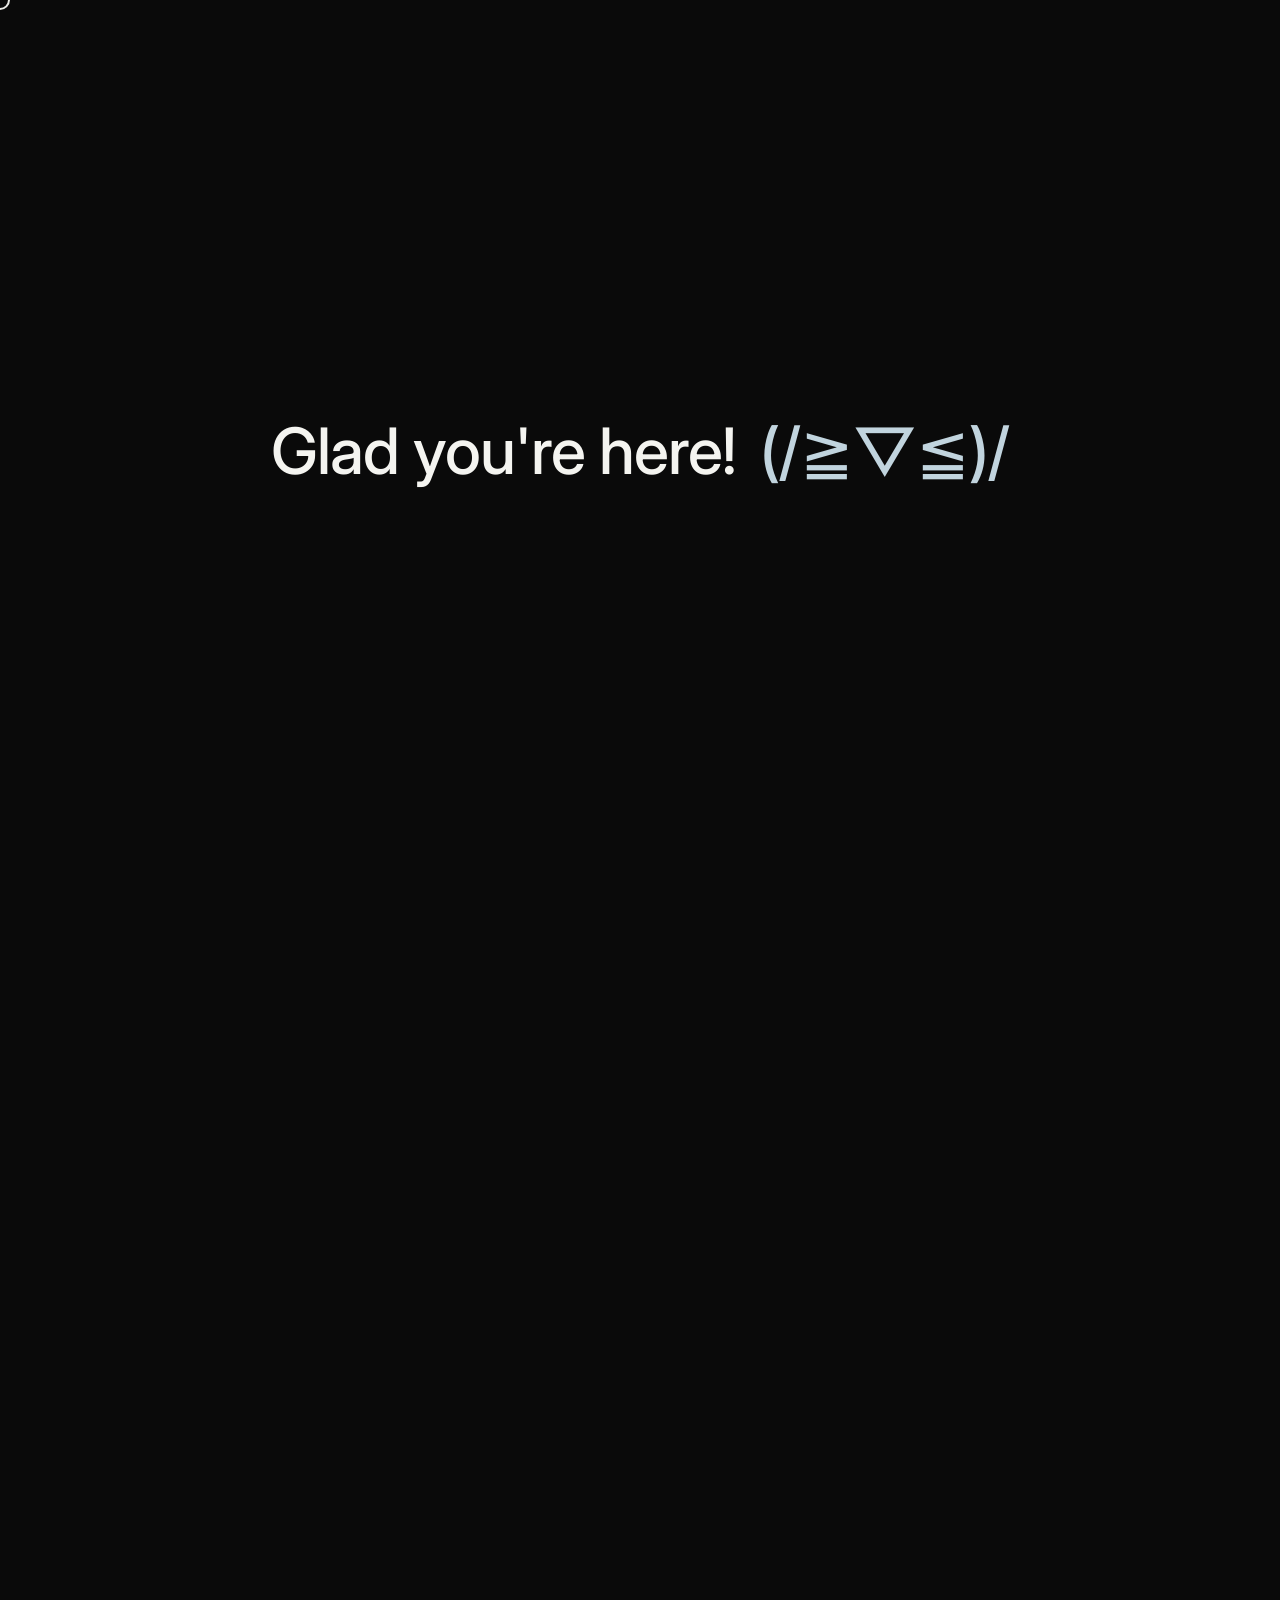
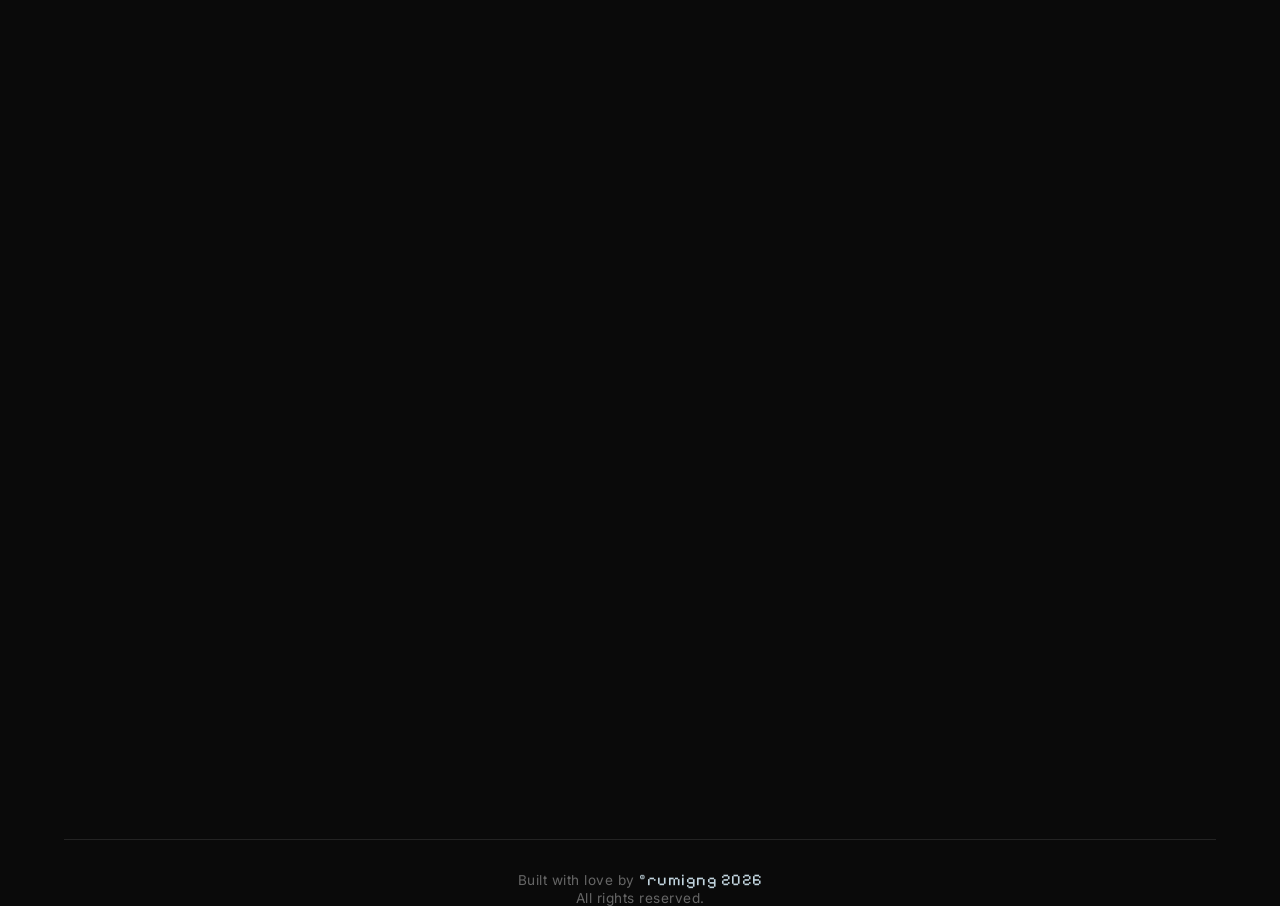
==== commit 02660148: "Add files via upload" ====
--- a/index.html
+++ b/index.html
@@ -23,7 +23,7 @@
 
     <div class="container">
 <header class="reveal">
-        <a href="#" class="logo hover-target">@RUMIGNG</a>
+        <a href="#home" class="logo hover-target">@RUMIGNG</a>
         
         <div class="hamburger hover-target" id="hamburger">
             <div class="line"></div>
@@ -31,18 +31,18 @@
         </div>
 
 <nav class="nav-links" id="navLinks">
-            <a href="#" class="hover-target">Home</a>
-            <a href="#" class="hover-target">Commissions</a>
-            <a href="#" class="hover-target">Terms & Conditions</a>
-            <a href="#" class="hover-target">Portfolio</a>
-            <a href="#" id="shopBtn" class="hover-target">Shop & Support</a>
-            <a href="#about" class="hover-target">About Me</a>
+            <a href="index.html" class="hover-target">Home</a>
+            <a href="commissions.html" class="hover-target">Commissions</a>
+            <a href="toc.html" class="hover-target">Terms & Conditions</a>
+            <a href="portofolio.html" class="hover-target">Portfolio</a>
+            <a href="#shop-support" id="shopBtn" class="hover-target">Shop & Support</a>
+            <a href="aboutme.html" class="hover-target">About Me</a>
             
             <button id="connectBtn" class="btn-connect hover-target">Let's Connect</button>
         </nav>
     </header>
 
-    <section class="hero reveal">
+    <section class="hero reveal" id="home">
 <div class="hero-top-bar">
                 
                 <div class="status-pill hover-target">
@@ -61,7 +61,7 @@
                 <!-- Teks Hi, there dan seterusnya tetap sama di sini... -->
             <div class="hero-main-composition">
                 
-                <h1 class="hero-title text-left">Hi, there<span class="accent">!</span></h1>
+                <h1 class="hero-title text-left">Hi, there!<span class="accent"></span></h1>
                 
                 <div class="hero-center-image mask-radial">
                    <!-- <img src="img-me.jpg" alt="Rumi Portrait"> -->
@@ -71,11 +71,11 @@
                     I'm 
                     <span class="roller-wrapper">
                         <span class="roller-track">
-                            <span class="roller-word">Rumi</span>
-                            <span class="roller-word">Aru</span>
-                            <span class="roller-word">Rumi</span>
-                            <span class="roller-word">Mika</span>
-                            <span class="roller-word">Rumi</span> </span>
+                            <span class="roller-word">Rumi.</span>
+                            <span class="roller-word">Aru.</span>
+                            <span class="roller-word">Rumi.</span>
+                            <span class="roller-word">Mika.</span>
+                            <span class="roller-word">Rumi.</span> </span>
                     </span>
                 </h1>
             </div>
@@ -132,10 +132,10 @@
                 </div>
 
                 <div class="about-content">
-                    <h2 class="about-quote">"Not just design, it’s about your <span class="accent">virtual presence</span> too!"</h2>
+                    <h2 class="about-quote">"Not just design,<br> it’s about your <span class="accent">virtual presence</span> too!"</h2>
                     
 <p class="about-desc">
-                        Hi! I'm Rumi <span class="pronouns">(he/him)</span>, I’m a Virtual Graphic Designer based in Indonesia, combining my passion as a VTuber and a designer into one creative space. I’ve worked with several VTuber agencies as well as indie VTubers, helping them build visuals that match their identity and presence.
+                        Hi! I'm Rumi, originally known as Arumika <span class="pronouns">(he/him)</span>, I’m a Virtual Graphic Designer based in Indonesia, combining my passion as a VTuber and a designer into one creative space. I’ve worked with several VTuber agencies as well as indie VTubers, helping them build visuals that match their identity and presence.
 
 My services are mainly aimed at the mid-to-entry level market, making them more accessible without compromising quality. <br>I offer flexible and client-friendly options such as unlimited revisions, refund availability, fast turnaround times, and a friendly, easy-going workflow. With a minimum down payment starting at 25% and no additional cost for commercial use, I try to make the whole process as simple and comfortable as possible.
 
@@ -200,9 +200,33 @@
                     </div>
                 
             </div>
+            
         </section>
-
-        <h2 class="portfolio-title reveal">Featured <span class="accent">Projects</span></h2>
+<div class="youtube-promo-box reveal">
+                <div class="yt-promo-content">
+                    <div class="yt-badge">
+                        <span class="yt-icon">▶</span> YouTube Channel
+                    </div>
+                    
+                    <h3 class="yt-channel-name">I have a YouTube Channel, if you even care...</h3>
+                    
+                    <p class="yt-desc">
+                        Dive into my creative world! I regularly share graphic design content ranging from <b>tutorials, deep-dive design breakdowns, showcases, redesigns, to fun design experiments</b>—all crafted beautifully in animation format. 
+                        <br><br>
+                        As a VTuber, I also occasionally host livestreams and variety content. Let's learn, chill, and get creative together!
+                    </p>
+                    
+                    <a href="#" class="btn-subscribe hover-target">
+                        SUBSCRIBE <span class="ext-icon">↗</span>
+                    </a>
+                </div>
+                
+                <div class="yt-promo-image hover-target">
+                    <img src="https://source.unsplash.com/random/800x600/?youtube,animation,dark" alt="YouTube Channel Promo">
+                </div>
+            </div>
+        <div id="featured-proj">
+        <h2 class="portfolio-title reveal" id="featured-proj">Featured <span class="accent">Projects</span></h2>
 
 <section class="projects">
             
@@ -299,6 +323,7 @@
                     </div>
                 </div>
             </div>
+            </div>
 
         </section>
         <div class="see-more-wrapper reveal">
@@ -307,7 +332,7 @@
             </a>
         </div>
 
-        <section class="faq-section reveal">
+        <section class="faq-section reveal" id="faq">
             <div class="faq-header">
                 <p class="faq-subtitle">— FAQs</p>
                 <h2 class="faq-title">Questions? <span class="accent">Look here.</span></h2>
@@ -358,7 +383,7 @@
             </div>
         </section>
 
-        <section class="cta-section reveal">
+        <section class="cta-section reveal" id="letsgo">
             <div class="cta-box">
                 
                 <div class="cta-image hover-target">
@@ -370,7 +395,7 @@
                     <p class="cta-desc">Let’s collaborate to create a unique and professional visual identity for your VTuber channel. Check out my services, workflow, and commission pricing here.</p>
                     
                     <a href="#" class="cta-btn hover-target">
-                        Commissions <span class="ext-icon">↗</span>
+                        START NOW! <span class="ext-icon">↗</span>
                     </a>
                 </div>
                 
@@ -386,6 +411,16 @@
             <p class="footer-tagline">For business inquiries or feedback,<br>please contact me at 34altixiya@gmail.com</p>
             
             <div class="footer-socials">
+                                <a href="#" class="social-circle hover-target"><svg xmlns="http://www.w3.org/2000/svg" width="16" height="16" fill="currentColor" class="bi bi-youtube" viewBox="0 0 16 16">
+  <path d="M8.051 1.999h.089c.822.003 4.987.033 6.11.335a2.01 2.01 0 0 1 1.415 1.42c.101.38.172.883.22 1.402l.01.104.022.26.008.104c.065.914.073 1.77.074 1.957v.075c-.001.194-.01 1.108-.082 2.06l-.008.105-.009.104c-.05.572-.124 1.14-.235 1.558a2.01 2.01 0 0 1-1.415 1.42c-1.16.312-5.569.334-6.18.335h-.142c-.309 0-1.587-.006-2.927-.052l-.17-.006-.087-.004-.171-.007-.171-.007c-1.11-.049-2.167-.128-2.654-.26a2.01 2.01 0 0 1-1.415-1.419c-.111-.417-.185-.986-.235-1.558L.09 9.82l-.008-.104A31 31 0 0 1 0 7.68v-.123c.002-.215.01-.958.064-1.778l.007-.103.003-.052.008-.104.022-.26.01-.104c.048-.519.119-1.023.22-1.402a2.01 2.01 0 0 1 1.415-1.42c.487-.13 1.544-.21 2.654-.26l.17-.007.172-.006.086-.003.171-.007A100 100 0 0 1 7.858 2zM6.4 5.209v4.818l4.157-2.408z"/>
+</svg></a>
+                <a href="#" class="social-circle hover-target"><svg xmlns="http://www.w3.org/2000/svg" width="16" height="16" fill="currentColor" class="bi bi-twitch" viewBox="0 0 16 16">
+  <path d="M3.857 0 1 2.857v10.286h3.429V16l2.857-2.857H9.57L14.714 8V0zm9.714 7.429-2.285 2.285H9l-2 2v-2H4.429V1.143h9.142z"/>
+  <path d="M11.857 3.143h-1.143V6.57h1.143zm-3.143 0H7.571V6.57h1.143z"/>
+</svg></a>
+                <a href="#" class="social-circle hover-target"><svg xmlns="http://www.w3.org/2000/svg" width="16" height="16" fill="currentColor" class="bi bi-tiktok" viewBox="0 0 16 16">
+  <path d="M9 0h1.98c.144.715.54 1.617 1.235 2.512C12.895 3.389 13.797 4 15 4v2c-1.753 0-3.07-.814-4-1.829V11a5 5 0 1 1-5-5v2a3 3 0 1 0 3 3z"/>
+</svg></a>
                 <a href="#" class="social-circle hover-target"><svg xmlns="http://www.w3.org/2000/svg" width="16" height="16" fill="currentColor" class="bi bi-instagram" viewBox="0 0 16 16">
   <path d="M8 0C5.829 0 5.556.01 4.703.048 3.85.088 3.269.222 2.76.42a3.9 3.9 0 0 0-1.417.923A3.9 3.9 0 0 0 .42 2.76C.222 3.268.087 3.85.048 4.7.01 5.555 0 5.827 0 8.001c0 2.172.01 2.444.048 3.297.04.852.174 1.433.372 1.942.205.526.478.972.923 1.417.444.445.89.719 1.416.923.51.198 1.09.333 1.942.372C5.555 15.99 5.827 16 8 16s2.444-.01 3.298-.048c.851-.04 1.434-.174 1.943-.372a3.9 3.9 0 0 0 1.416-.923c.445-.445.718-.891.923-1.417.197-.509.332-1.09.372-1.942C15.99 10.445 16 10.173 16 8s-.01-2.445-.048-3.299c-.04-.851-.175-1.433-.372-1.941a3.9 3.9 0 0 0-.923-1.417A3.9 3.9 0 0 0 13.24.42c-.51-.198-1.092-.333-1.943-.372C10.443.01 10.172 0 7.998 0zm-.717 1.442h.718c2.136 0 2.389.007 3.232.046.78.035 1.204.166 1.486.275.373.145.64.319.92.599s.453.546.598.92c.11.281.24.705.275 1.485.039.843.047 1.096.047 3.231s-.008 2.389-.047 3.232c-.035.78-.166 1.203-.275 1.485a2.5 2.5 0 0 1-.599.919c-.28.28-.546.453-.92.598-.28.11-.704.24-1.485.276-.843.038-1.096.047-3.232.047s-2.39-.009-3.233-.047c-.78-.036-1.203-.166-1.485-.276a2.5 2.5 0 0 1-.92-.598 2.5 2.5 0 0 1-.6-.92c-.109-.281-.24-.705-.275-1.485-.038-.843-.046-1.096-.046-3.233s.008-2.388.046-3.231c.036-.78.166-1.204.276-1.486.145-.373.319-.64.599-.92s.546-.453.92-.598c.282-.11.705-.24 1.485-.276.738-.034 1.024-.044 2.515-.045zm4.988 1.328a.96.96 0 1 0 0 1.92.96.96 0 0 0 0-1.92m-4.27 1.122a4.109 4.109 0 1 0 0 8.217 4.109 4.109 0 0 0 0-8.217m0 1.441a2.667 2.667 0 1 1 0 5.334 2.667 2.667 0 0 1 0-5.334"/>
 </svg></a>
@@ -406,18 +441,18 @@
             <div class="footer-column">
                 <h3>Menu</h3>
                 <ul>
-                    <li><a href="#" class="hover-target">Home</a></li>
-                    <li><a href="#" class="hover-target">Commissions</a></li>
-                    <li><a href="#" class="hover-target">Terms of Service</a></li>
-                    <li><a href="#" class="hover-target">Portfolio</a></li>
-                    <li><a href="#" class="hover-target">Shop</a></li>
+                    <li><a href="#home" class="hover-target">Home</a></li>
+                    <li><a href="#commissions" class="hover-target">Commissions</a></li>
+                    <li><a href="#toc" class="hover-target">Terms of Service</a></li>
+                    <li><a href="#portfolio" class="hover-target">Portfolio</a></li>
+                    <li><a href="#shopModal" id="shopBtn" class="hover-target">Shop</a></li>
                 </ul>
             </div>
             
             <div class="footer-column">
                 <h3>Connect</h3>
                 <ul>
-                    <li><a href="#" class="hover-target">About Me</a></li>
+                    <li><a href="#aboutme" class="hover-target">About Me</a></li>
                     <li><a href="#" class="hover-target">Behance<span class="ext-icon">↗</span></a></li>
                     <li><a href="#" class="hover-target">LinkedIn<span class="ext-icon">↗</span></a></li>
                 </ul>
@@ -428,7 +463,7 @@
             </div>
 
         <div class="footer-bottom">
-            <p>Built with love by <span class="accent">&copy;rumigng 2026</span></p>
+            <p>Built with love by <span class="accent">&copy;rumigng 2026</span><br>All rights reserved.</p>
         </div>
 
     </footer>
@@ -441,11 +476,20 @@
             <h2 class="modal-title">Let's Cook<br><span class="accent">Together!</span></h2>
             <p class="modal-desc">Planning a project or need a visual identity for your VTuber channel? Feel free to say hi through the platforms below! (˶˃ ᵕ ˂˶)</p>
             
-            <div class="modal-socials">
+<div class="modal-socials">
                 <a href="https://www.instagram.com/rumi_gng/" class="social-pill hover-target" target="_blank">Instagram</a>
                 <a href="https://www.facebook.com/rumiegoreng" class="social-pill hover-target" target="_blank">Facebook</a>
-                <a href="https://twitter.com/rumi_gng" class="social-pill hover-target" target="_blank">X (formerly Twitter)</a>
-                <a href="https://discord.gg/rumiegoreng" class="social-pill hover-target" target="_blank">Discord</a>
+                
+                <a href="https://twitter.com/rumi_gng" class="social-pill hover-target" target="_blank">
+                    X (formerly Twitter)
+                    <span class="active-badge"><span class="active-dot"></span> Most Active</span>
+                </a>
+                
+                <a href="https://discord.gg/rumiegoreng" class="social-pill hover-target" target="_blank">
+                    Discord
+                    <span class="active-badge"><span class="active-dot"></span> Most Active</span>
+                </a>
+                
                 <a href="#" class="social-pill hover-target">VGen (Coming Soon)</a>
             </div>
             
@@ -482,7 +526,50 @@
         </div>
     </div>
 
-<button id="backToTop" class="hover-target">↑</button>
+<div class="floating-controls hidden-nav">
+        <div class="floating-bottom-row">
+            
+            <div class="lang-selector-wrapper">
+                <div class="floating-btn lang-btn hover-target" id="langToggleBtn">
+                    <span class="btn-icon">
+                        <svg xmlns="http://www.w3.org/2000/svg" width="18" height="18" fill="currentColor" viewBox="0 0 16 16"><path d="M0 8a8 8 0 1 1 16 0A8 8 0 0 1 0 8m7.5-6.923c-.67.204-1.335.82-1.887 1.855A8 8 0 0 0 5.145 4H7.5zM4.09 4a9.3 9.3 0 0 1 .64-1.539 7 7 0 0 1 .597-.933A7.03 7.03 0 0 0 2.255 4zm-.582 3.5c.03-.877.138-1.718.312-2.5H1.674a7 7 0 0 0-.656 2.5zM4.847 5a12.5 12.5 0 0 0-.338 2.5H7.5V5zM8.5 5v2.5h2.99a12.5 12.5 0 0 0-.337-2.5zM4.51 8.5a12.5 12.5 0 0 0 .337 2.5H7.5V8.5zm3.99 0V11h2.653c.187-.765.306-1.608.338-2.5zM5.145 12q.208.58.468 1.068c.552 1.035 1.218 1.65 1.887 1.855V12zm.182 2.472a7 7 0 0 1-.597-.933A9.3 9.3 0 0 1 4.09 12H2.255a7 7 0 0 0 3.072 2.472M3.82 11a13.7 13.7 0 0 1-.312-2.5h-2.14q.24 1.333.656 2.5zm6.853 3.472A7 7 0 0 0 13.745 12H11.91a9.3 9.3 0 0 1-.64 1.539 7 7 0 0 1-.597.933M8.5 12v2.923c.67-.204 1.335-.82 1.887-1.855q.26-.487.468-1.068zm3.68-1h2.146c.365-.767.594-1.61.656-2.5h-2.14a13.7 13.7 0 0 1-.662 2.5m2.802-3.5a7 7 0 0 0-.656-2.5H12.18c.174.782.282 1.623.312 2.5zM11.27 2.461c.247.464.462.98.64 1.539h1.835a7 7 0 0 0-3.072-2.472c.218.284.418.598.597.933M10.855 4a8 8 0 0 0-.468-1.068C9.835 1.897 9.17 1.282 8.5 1.077V4z"/></svg>
+                    </span>
+                    <span class="btn-text" id="currentLangText">EN</span>
+                </div>
+                
+                <div class="lang-dropdown" id="langDropdown">
+                    <div class="lang-option active hover-target">EN (English)</div>
+                    <div class="lang-option hover-target">ID (Bahasa)</div>
+                </div>
+            </div>
+
+            <div class="nav-toggle-wrapper">
+                
+                <ul class="side-nav-list" id="sideNavList">
+                    <li><a href="#home" class="side-nav-link active hover-target" data-target="#home"><span class="nav-indicator"></span><span class="nav-name">Home</span><span class="nav-num">01</span></a></li>
+                    <li><a href="#about" class="side-nav-link hover-target" data-target="#about"><span class="nav-indicator"></span><span class="nav-name">About Me</span><span class="nav-num">02</span></a></li>
+                    <li><a href="#featured-proj" class="side-nav-link hover-target" data-target="#featured-proj"><span class="nav-indicator"></span><span class="nav-name">Feat. Projects</span><span class="nav-num">03</span></a></li>
+                    <li><a href="#faq" class="side-nav-link hover-target" data-target="#faq"><span class="nav-indicator"></span><span class="nav-name">FAQ</span><span class="nav-num">04</span></a></li>
+                    <li><a href="#letsgo" class="side-nav-link hover-target" data-target="#letsgo"><span class="nav-indicator"></span><span class="nav-name">Contact</span><span class="nav-num">05</span></a></li>
+                </ul>
+
+                <div class="floating-btn nav-toggle-btn hover-target" id="sideNavToggle">
+                    <span class="btn-icon">
+                        <svg id="icon-hide" xmlns="http://www.w3.org/2000/svg" width="20" height="20" fill="currentColor" viewBox="0 0 16 16"><path fill-rule="evenodd" d="M2.5 12a.5.5 0 0 1 .5-.5h10a.5.5 0 0 1 0 1H3a.5.5 0 0 1-.5-.5m0-4a.5.5 0 0 1 .5-.5h10a.5.5 0 0 1 0 1H3a.5.5 0 0 1-.5-.5m0-4a.5.5 0 0 1 .5-.5h10a.5.5 0 0 1 0 1H3a.5.5 0 0 1-.5-.5"/></svg>
+                        <svg id="icon-show" style="display:none;" xmlns="http://www.w3.org/2000/svg" width="22" height="22" fill="currentColor" viewBox="0 0 16 16"><path d="M4.646 4.646a.5.5 0 0 1 .708 0L8 7.293l2.646-2.647a.5.5 0 0 1 .708.708L8.707 8l2.647 2.646a.5.5 0 0 1-.708.708L8 8.707l-2.646 2.647a.5.5 0 0 1-.708-.708L7.293 8 4.646 5.354a.5.5 0 0 1 0-.708z"/></svg>
+                    </span>
+                    <span class="btn-text" id="toggleText">Show Contents</span>
+                </div>
+
+            </div>
+
+            <button id="backToTop" class="floating-btn back-top-btn hover-target">
+                <span class="btn-icon">↑</span>
+            </button>
+            
+        </div>
+    </div>
+
 <script src="https://cdn.jsdelivr.net/gh/studio-freight/lenis@1.0.29/bundled/lenis.min.js"></script>
     <script>
         // --- Mesin Momentum Scroll (Lenis) ---
@@ -510,6 +597,33 @@
 
         requestAnimationFrame(raf);
 
+        // --- Mencegah Layar Bergetar pada Link Navbar & Footer ---
+        // Mengambil semua link yang mengandung tanda pagar (#)
+        const anchorLinks = document.querySelectorAll('header a[href^="#"], footer a[href^="#"]');
+        
+        anchorLinks.forEach(link => {
+            link.addEventListener('click', (e) => {
+                const targetId = link.getAttribute('href');
+                
+                // Abaikan jika href hanya berisi "#" (seperti logo) atau link pop-up modal
+                if (targetId === '#' || targetId === '#shopModal' || targetId === '#connectModal') return;
+
+                const targetElement = document.querySelector(targetId);
+                
+                // Jika elemen yang dituju ada di halaman ini
+                if (targetElement) {
+                    // 1. Matikan lompatan kasar bawaan browser!
+                    e.preventDefault(); 
+                    
+                    // 2. Suruh Lenis meluncur ke sana dengan mulus
+                    lenis.scrollTo(targetElement, {
+                        offset: -90, // Beri jarak 90px dari atas agar judul tidak tertutup oleh navbar
+                        duration: 1.5
+                    });
+                }
+            });
+        });
+
         // --- Logika Real-Time Clock (Pill Waktu Indonesia) ---
         function updateIndonesianTime() {
             const timeEl = document.getElementById('realTime');
@@ -518,7 +632,7 @@
             const now = new Date();
             
             // Format Hari (Contoh: Senin)
-            const dayFormatter = new Intl.DateTimeFormat('en-US', { timeZone: 'Asia/Jakarta', weekday: 'long' });
+            const dayFormatter = new Intl.DateTimeFormat('en-US', { timeZone: 'Asia/Jakarta', weekday: 'short' });
             const dayStr = dayFormatter.format(now);
             
             // Format Tanggal (Contoh: 24 Mar)
@@ -542,8 +656,8 @@
         const hoverTargets = document.querySelectorAll('.hover-target, .logo, h1');
 
         document.addEventListener('mousemove', (e) => {
-            cursor.style.left = e.clientX + 'px';
-            cursor.style.top = e.clientY + 'px';
+// Hapus .left dan .top, gunakan transform3d
+            cursor.style.transform = `translate3d(${e.clientX}px, ${e.clientY}px, 0) translate(-50%, -50%)`;
         });
 
         // Efek kursor membesar saat di-hover ke elemen tertentu
@@ -621,22 +735,33 @@
             }
         });
 
-        // --- Logika Hamburger Menu (Layar HP) ---
+// --- Logika Hamburger Menu (Layar HP) ---
         const hamburger = document.getElementById('hamburger');
-        const navLinks = document.getElementById('navLinks');
-        const navItems = document.querySelectorAll('.nav-links a');
+        const navLinksResponsive = document.getElementById('navLinks');
+        const navItemsResponsive = document.querySelectorAll('.nav-links a');
+        const floatingControlsMenu = document.querySelector('.floating-controls'); // Mengambil elemen kotak melayang
 
         // Buka/Tutup menu saat hamburger diklik
         hamburger.addEventListener('click', () => {
             hamburger.classList.toggle('active');
-            navLinks.classList.toggle('active');
+            navLinksResponsive.classList.toggle('active');
+            
+            // Menyembunyikan tombol navigasi bawah & back to top saat menu dibuka!
+            if (floatingControlsMenu) {
+                floatingControlsMenu.classList.toggle('force-hide');
+            }
         });
 
         // Tutup menu otomatis setelah salah satu link diklik (agar bisa langsung membaca konten)
-        navItems.forEach(item => {
+        navItemsResponsive.forEach(item => {
             item.addEventListener('click', () => {
                 hamburger.classList.remove('active');
-                navLinks.classList.remove('active');
+                navLinksResponsive.classList.remove('active');
+                
+                // Memunculkan kembali tombol navigasi bawah
+                if (floatingControlsMenu) {
+                    floatingControlsMenu.classList.remove('force-hide');
+                }
             });
         });
 
@@ -857,6 +982,123 @@
                 }
             });
         });
+
+        // =======================================================
+        // LOGIKA SIDE NAVIGATION (POJOK KANAN BAWAH)
+        // =======================================================
+        
+// 1. Fitur Toggle (Show/Hide) beserta pergantian Icon
+        const sideNavToggle = document.getElementById('sideNavToggle');
+        const floatingControls = document.querySelector('.floating-controls');
+        const toggleText = document.getElementById('toggleText');
+        const iconHide = document.getElementById('icon-hide'); // Icon Garis
+        const iconShow = document.getElementById('icon-show'); // Icon Silang (X)
+        
+        sideNavToggle.addEventListener('click', () => {
+            floatingControls.classList.toggle('hidden-nav');
+            
+            // Jika navigasi SEDANG DISEMBUNYIKAN
+            if (floatingControls.classList.contains('hidden-nav')) {
+                toggleText.textContent = 'Show Contents'; // Ubah teks tombol sesuai kebutuhan
+                iconHide.style.display = 'block'; // Tampilkan Icon Garis (Beri kode untuk membuka)
+                iconShow.style.display = 'none'; // Sembunyikan Icon Silang
+            } 
+            // Jika navigasi SEDANG DIBUKA
+            else {
+                toggleText.textContent = 'Hide Contents'; // Ubah teks tombol sesuai kebutuhan
+                iconShow.style.display = 'block'; // Tampilkan Icon Silang (Beri kode untuk menutup)
+                iconHide.style.display = 'none'; // Sembunyikan Icon Garis
+            }
+        });
+
+// 2. Fitur Menghilangkan Tombol Follower saat Hover Navigasi
+        // (Agar tulisan "JUST LET ME IN!!!" tidak menabrak kotak navigasi)
+        
+        // UBAH kata sideNav di bawah ini menjadi floatingControls
+        floatingControls.addEventListener('mouseenter', () => {
+            if (typeof heroFollower !== 'undefined' && heroFollower) {
+                heroFollower.style.opacity = '0';
+                heroFollower.style.visibility = 'hidden';
+            }
+        });
+        
+        // UBAH kata sideNav di bawah ini menjadi floatingControls
+        floatingControls.addEventListener('mouseleave', () => {
+            if (typeof heroFollower !== 'undefined' && heroFollower) {
+                heroFollower.style.opacity = '';
+                heroFollower.style.visibility = '';
+            }
+        });
+
+        // 3. Fitur Smooth Scroll menggunakan Lenis
+        const navLinksSide = document.querySelectorAll('.side-nav-link');
+        navLinksSide.forEach(link => {
+            link.addEventListener('click', (e) => {
+                e.preventDefault(); // Mencegah lompatan standar browser
+                const targetId = link.getAttribute('data-target');
+                const targetElement = document.querySelector(targetId);
+                
+                if (targetElement) {
+                    // Menyuruh Lenis meluncur ke elemen target dengan durasi yang sangat mulus
+                    lenis.scrollTo(targetElement, {
+                        offset: -100, // Memberi jarak atas agar judul tidak tertutup oleh Floating Navbar-mu
+                        duration: 1.5
+                    });
+                }
+            });
+        });
+
+        // 4. Fitur Active Indicator (Sensor Lampu Biru)
+        const sectionsToObserve = document.querySelectorAll('#home, #about, #featured-proj, #faq, #letsgo');
+        
+const navObserverOptions = {
+            root: null,
+            // Sensor diset aktif saat section menyentuh area 40% tengah layar
+            rootMargin: '-40% 0px -40% 0px', 
+            threshold: 0
+        };
+
+        const navObserver = new IntersectionObserver((entries) => {
+            entries.forEach(entry => {
+                if (entry.isIntersecting) {
+                    // Hapus status aktif dari semua link
+                    navLinksSide.forEach(link => link.classList.remove('active'));
+                    
+                    // Tambahkan status aktif (menyalakan lampu) hanya ke link yang sedang dilihat di layar
+                    const activeId = entry.target.getAttribute('id');
+                    const activeLink = document.querySelector(`.side-nav-link[data-target="#${activeId}"]`);
+                    if (activeLink) {
+                        activeLink.classList.add('active');
+                    }
+                }
+            });
+        }, navObserverOptions);
+
+        // Mengaktifkan sensor untuk semua section
+        sectionsToObserve.forEach(section => {
+            navObserver.observe(section);
+        });
+
+        // =======================================================
+        // LOGIKA DROPDOWN BAHASA (ID / EN)
+        // =======================================================
+        const langToggleBtn = document.getElementById('langToggleBtn');
+        const langDropdown = document.getElementById('langDropdown');
+
+        if (langToggleBtn && langDropdown) {
+            // Klik tombol bahasa untuk memunculkan dropdown
+            langToggleBtn.addEventListener('click', (e) => {
+                e.stopPropagation(); // Mencegah klik tembus ke bawahnya
+                langDropdown.classList.toggle('show');
+            });
+
+            // Tutup dropdown jika user meng-klik area layar lainnya
+            window.addEventListener('click', (e) => {
+                if (!langToggleBtn.contains(e.target) && !langDropdown.contains(e.target)) {
+                    langDropdown.classList.remove('show');
+                }
+            });
+        }
     </script>
 </body>
 </html>
--- a/styles.css
+++ b/styles.css
@@ -19,6 +19,42 @@
             background-size: 80px 80px; /* Ukuran kotak grid, bisa kamu perbesar/perkecil */
             background-position: center center;
             background-attachment: fixed; /* Grid tetap diam di tempat saat web di-scroll */
+        }
+
+        /* =======================================================
+           CUSTOM SCROLLBAR (AWWWARDS VIBE)
+           ======================================================= */
+        
+        /* 1. Pengaturan untuk Firefox */
+        html {
+            scrollbar-width: thin;
+            scrollbar-color: rgba(255, 255, 255, 0.15) transparent;
+        }
+
+        /* 2. Pengaturan untuk Chrome, Edge, Safari, Opera */
+        ::-webkit-scrollbar {
+            width: 10px; /* Terlihat sedikit lebar, tapi nanti kita "pangkas" dengan trik border */
+            height: 10px;
+        }
+
+        /* Jalur lintasan dibuat benar-benar transparan / tembus pandang */
+        ::-webkit-scrollbar-track {
+            background: transparent; 
+        }
+
+        /* Batang Scroll (Thumb) */
+        ::-webkit-scrollbar-thumb {
+            background-color: rgba(255, 255, 255, 0.15); /* Putih transparan yang sangat redup */
+            border-radius: 20px; /* Dibuat membulat layaknya kapsul */
+            
+            /* Trik Rahasia: Memberi border dengan warna hitam pekat sama seperti background website-mu.
+               Ini akan membuat batang scroll terlihat sangat tipis dan "melayang" tanpa menyentuh ujung layar! */
+            border: 3px solid #0a0a0a; 
+        }
+
+        /* Saat batang scroll disorot atau ditarik, warnanya sedikit menyala */
+        ::-webkit-scrollbar-thumb:hover {
+            background-color: rgba(255, 255, 255, 0.35); 
         }
 
         h2 {
@@ -363,12 +399,53 @@
             font-size: 0.95rem;
             transition: all 0.3s ease;
             cursor: none;
+            position: relative;
         }
 
         .social-pill:hover {
             background-color: #f4f4f0;
             color: #0a0a0a;
             border-color: #f4f4f0;
+        }
+
+        /* --- Active Badge untuk Let's Connect --- */
+        .active-badge {
+            position: absolute;
+            top: -12px; /* Mengambang sedikit di atas garis tombol */
+            right: 10px; /* Menempel di sudut kanan */
+            
+            background-color: #0a0a0a; /* Latar gelap pekat agar menonjol dari tombol */
+            border: 1px solid rgba(255, 255, 255, 0.15);
+            border-radius: 50px;
+            padding: 4px 10px;
+            
+            display: inline-flex;
+            align-items: center;
+            gap: 6px; /* Jarak antara titik hijau dan teks */
+            
+            font-size: 0.65rem;
+            font-weight: 700;
+            color: #f4f4f0;
+            letter-spacing: 0.5px;
+            text-transform: uppercase;
+            z-index: 2; /* Memastikan badge selalu ada di lapisan teratas */
+            
+            /* Bayangan halus agar seolah menempel melayang di atas tombol */
+            box-shadow: 0 4px 15px rgba(0, 0, 0, 0.4); 
+        }
+
+        /* --- Animasi Lampu Kedip Hijau --- */
+        .active-dot {
+            width: 6px;
+            height: 6px;
+            background-color: #4CAF50; /* Warna Hijau Emerald yang cerah */
+            border-radius: 50%;
+            animation: pulse-green 1.5s infinite ease-in-out;
+        }
+
+        @keyframes pulse-green {
+            0%, 100% { opacity: 1; box-shadow: 0 0 8px rgba(76, 175, 80, 0.8); }
+            50% { opacity: 0.3; box-shadow: 0 0 2px rgba(76, 175, 80, 0.2); }
         }
 
         .modal-email-section p {
@@ -598,11 +675,37 @@
                 transform: translateY(0);
             }
 
-            /* Menampilkan kembali link dan membesarkan teksnya */
+/* Menampilkan kembali link dan membesarkan teksnya dengan efek Underline */
             nav.nav-links a {
-                display: block; 
-                font-size: 2rem; /* Teks raksasa ala Awwwards */
-                font-weight: 500;
+                display: inline-block; /* Diubah agar lebar garis bawah pas dengan teks */
+                position: relative;
+                font-size: 2.2rem; /* Dibuat sedikit lebih besar */
+                font-weight: 600;
+                color: #888; /* Teks awal diredupkan agar lebih misterius */
+                padding-bottom: 5px;
+            }
+
+            /* Efek terang saat disorot jari/mouse */
+            nav.nav-links a:hover {
+                color: #f4f4f0; 
+                text-decoration: none;
+            }
+
+            /* --- Animasi Garis Bawah (Kecuali tombol Let's Connect) --- */
+            nav.nav-links a:not(.btn-connect)::after {
+                content: '';
+                position: absolute;
+                bottom: 0;
+                left: 0;
+                width: 0; /* Garis berawal dari nol (tidak terlihat) */
+                height: 3px;
+                background-color: #f4f4f0;
+                transition: width 0.4s cubic-bezier(0.16, 1, 0.3, 1);
+            }
+
+            /* Garis meluncur penuh dari kiri ke kanan saat menu di-hover */
+            nav.nav-links a:not(.btn-connect):hover::after {
+                width: 100%;
             }
 
             /* Menyesuaikan posisi Let's Connect di dalam menu HP */
@@ -776,7 +879,7 @@
                 align-items: center;
                 gap: 0;
                 
-                width: max-content; /* KUNCI 2: Lebar mengikuti isi secara otomatis, tidak dipaksa 250px */
+                width: 100%; /* KUNCI 2: Lebar mengikuti isi secara otomatis, tidak dipaksa 250px */
                 
                 top: 80px; 
                 left: 50%; 
@@ -1384,6 +1487,137 @@
             }
         }
 
+        /* =======================================================
+           YOUTUBE PROMO BOX (DI DALAM ABOUT SECTION)
+           ======================================================= */
+        .youtube-promo-box {
+            margin-top: 100px; /* Jarak yang lega dari grid About Me di atasnya */
+            background-color: rgba(20, 20, 20, 0.6);
+            backdrop-filter: blur(15px);
+            -webkit-backdrop-filter: blur(15px);
+            border: 1px solid rgba(255, 255, 255, 0.08);
+            border-radius: 24px;
+            padding: 50px;
+            
+            display: grid;
+            grid-template-columns: 1fr 1fr; /* Membagi menjadi 2 kolom sama besar */
+            gap: 50px;
+            align-items: center;
+        }
+
+        /* --- Teks & Konten Kiri --- */
+        .yt-badge {
+            display: inline-flex;
+            align-items: center;
+            gap: 8px;
+            padding: 6px 16px;
+            background-color: rgba(255, 0, 0, 0.1); /* Latar merah sangat pudar */
+            color: #ff4d4d;
+            border: 1px solid rgba(255, 0, 0, 0.2);
+            border-radius: 50px;
+            font-size: 0.8rem;
+            font-weight: 600;
+            text-transform: uppercase;
+            letter-spacing: 1px;
+            margin-bottom: 25px;
+        }
+
+        .yt-icon {
+            font-size: 0.9rem;
+        }
+
+        .yt-channel-name {
+            font-size: clamp(2rem, 3.5vw, 3rem);
+            color: #f4f4f0;
+            margin-bottom: 20px;
+            font-family: 'Climate Crisis', sans-serif;
+            font-weight: 400;
+            line-height: 1;
+        }
+
+        .yt-desc {
+            font-size: 1.05rem;
+            color: #888;
+            line-height: 1.7;
+            margin-bottom: 35px;
+            text-align: justify;
+        }
+
+        .yt-desc b {
+            color: #C1D4DE; /* Menyoroti kata kunci konten dengan warna aksen biru-abu */
+            font-weight: 500;
+        }
+
+        /* --- Tombol Subscribe Merah --- */
+        .btn-subscribe {
+            display: inline-flex;
+            align-items: center;
+            gap: 10px;
+            padding: 16px 35px;
+            background-color: #CC0000; /* Warna merah gelap khas YouTube */
+            color: #ffffff;
+            border: 1px solid #CC0000;
+            border-radius: 50px;
+            font-weight: 600;
+            font-size: 0.95rem;
+            text-decoration: none;
+            letter-spacing: 1px;
+            transition: all 0.4s cubic-bezier(0.16, 1, 0.3, 1);
+            cursor: none; /* Menyesuaikan dengan custom cursor */
+        }
+
+        .btn-subscribe:hover {
+            background-color: #FF0000; /* Berubah menjadi merah terang saat disorot */
+            border-color: #FF0000;
+            transform: translateY(-5px);
+            box-shadow: 0 10px 25px rgba(255, 0, 0, 0.3); /* Cahaya merah berpendar */
+        }
+
+        .btn-subscribe:hover .ext-icon {
+            transform: translate(3px, -3px);
+        }
+
+        /* --- Area Gambar Kanan --- */
+        .yt-promo-image {
+            width: 100%;
+            height: 100%;
+            min-height: 350px;
+            border-radius: 16px;
+            overflow: hidden;
+            position: relative;
+            background-color: #121212;
+        }
+
+        .yt-promo-image img {
+            width: 100%;
+            height: 100%;
+            object-fit: cover;
+            position: absolute;
+            top: 0;
+            left: 0;
+            filter: grayscale(80%) contrast(110%);
+            transition: transform 0.8s cubic-bezier(0.16, 1, 0.3, 1), filter 0.8s ease;
+        }
+
+        .yt-promo-image:hover img {
+            transform: scale(1.05);
+            filter: grayscale(0%) contrast(100%); /* Berubah berwarna saat disorot */
+        }
+
+        /* --- Responsif HP & Tablet --- */
+        @media (max-width: 992px) {
+            .youtube-promo-box {
+                grid-template-columns: 1fr; /* Berubah jadi atas-bawah di HP */
+                padding: 30px;
+                gap: 40px;
+                margin-top: 60px;
+            }
+            .yt-promo-image {
+                height: 250px;
+                min-height: auto;
+            }
+        }
+
         /* Portofolio Asimetris */
         .portfolio-title {
 font-size: clamp(2.5rem, 6vw, 4rem);
@@ -1514,6 +1748,18 @@
             overflow: hidden;
         }
 
+        /* --- Label Harga Layanan (Commissions Page) --- */
+        .service-price {
+            font-size: 1.1rem;
+            color: #C1D4DE; /* Warna biru-abu aksen */
+            font-family: 'Climate Crisis', sans-serif; /* Menggunakan font tebal */
+            letter-spacing: 1px;
+            background-color: rgba(255, 255, 255, 0.05);
+            padding: 4px 12px;
+            border-radius: 8px;
+            border: 1px dashed rgba(193, 212, 222, 0.4);
+        }
+        
         /* --- Area Kontributor (Foto Tumpuk) --- */
         .project-contributors {
             display: flex;
@@ -2009,52 +2255,297 @@
             }
         }
 
-        #backToTop {
+ /* =======================================================
+           FLOATING CONTROLS (BAWAH KANAN)
+           ======================================================= */
+        .floating-controls {
             position: fixed;
             bottom: 40px;
             right: 40px;
-            width: 60px;
+            z-index: 1999;
+            display: flex;
+            flex-direction: column;
+            align-items: flex-end; /* Semua tombol merapat ke sisi kanan */
+            justify-content: flex-end;
+            gap: 15px; /* Jarak antar tombol */
+        }
+
+        /* --- Desain Kapsul Universal (Untuk Bahasa, Nav Toggle, dan Back to Top) --- */
+        .floating-btn {
             height: 60px;
-            background-color: transparent;
-            border: 1px solid rgba(255, 255, 255, 0.2);
-            border-radius: 50%;
-            color: #f4f4f0;
-            font-size: 1.5rem;
-            display: flex;
-            justify-content: center;
-            align-items: center;
-            z-index: 1000;
-            cursor: none; /* Tetap menyembunyikan kursor bawaan */
-            
-            /* Animasi Muncul/Hilang */
-            opacity: 0;
-            visibility: hidden;
-            transform: translateY(20px);
+            background-color: rgba(15, 15, 15, 0.75);
+            backdrop-filter: blur(12px);
+            -webkit-backdrop-filter: blur(12px);
+            border: 1px solid rgba(255, 255, 255, 0.15);
+            border-radius: 50px;
+            color: #888;
+            
+            display: inline-flex;
+            align-items: center;
+            gap: 10px;
+            padding: 0 25px;
+            
+            font-size: 0.85rem;
+            font-weight: 600;
+            text-transform: uppercase;
+            letter-spacing: 1px;
+            cursor: none;
             transition: all 0.4s cubic-bezier(0.16, 1, 0.3, 1);
-        }
-
-        /* Class untuk memunculkan tombol via JavaScript */
-        #backToTop.show {
-            opacity: 1;
-            visibility: visible;
-            transform: translateY(0);
-        }
-
-        /* Efek saat disorot */
-        #backToTop:hover {
+            box-shadow: 0 10px 25px rgba(0, 0, 0, 0.2);
+            overflow: hidden; /* Penting untuk animasi hilangnya tombol */
+        }
+
+        .floating-btn:hover {
             background-color: #f4f4f0;
             color: #0a0a0a;
             border-color: #f4f4f0;
-        }
-
-        /* Responsif untuk HP agar tidak terlalu menutupi layar */
+            transform: translateY(-3px);
+        }
+
+        .btn-icon {
+            display: flex;
+            align-items: center;
+            justify-content: center;
+        }
+
+        /* --- Khusus Tombol Back To Top (Bentuk Bulat) --- */
+        .back-top-btn {
+            width: 60px; /* Lebar dan tinggi sama = lingkaran sempurna */
+            padding: 0;
+            justify-content: center;
+            font-size: 1.5rem;
+            color: #f4f4f0;
+            
+            /* Posisi Awal: Tersembunyi, gepeng, dan tidak makan tempat */
+            max-height: 0;
+            opacity: 0;
+            margin-top: -15px; /* Menetralkan gap dari container */
+            border-width: 0;
+            pointer-events: none;
+        }
+
+        /* Saat muncul, ia membesar dan MENDORONG tombol di atasnya! */
+        .back-top-btn.show {
+            max-height: 60px;
+            opacity: 1;
+            margin-top: 0;
+            border-width: 1px;
+            pointer-events: auto;
+        }
+
+        /* --- Kotak Kaca Daftar Menu --- */
+/* --- Wrapper Navigasi (Menyatukan Menu dan Tombol) --- */
+        .nav-toggle-wrapper {
+            position: relative;
+            display: flex;
+            justify-content: flex-end; /* KUNCI 1: Pastikan isi di dalamnya rata kanan */
+        }
+
+        /* --- Kotak Kaca Daftar Menu --- */
+        .side-nav-list {
+            position: absolute;
+            bottom: 75px; 
+            
+            /* KUNCI 2: Jangkar diubah menjadi rata kanan (sejajar batas kanan tombol) */
+            right: 0; 
+            left: auto; /* Menghapus aturan left: 50% yang lama */
+            transform: none; /* Menghapus aturan translateX(-50%) yang lama */
+            
+            list-style: none;
+            display: flex;
+            flex-direction: column;
+            gap: 5px;
+            
+            background-color: rgba(15, 15, 15, 0.85);
+            backdrop-filter: blur(15px);
+            -webkit-backdrop-filter: blur(15px);
+            border: 1px solid rgba(255, 255, 255, 0.1);
+            padding: 20px;
+            border-radius: 20px;
+            width: 220px;
+            
+            transition: all 0.5s cubic-bezier(0.16, 1, 0.3, 1);
+            
+            /* KUNCI 3: Animasi membesar bermula dari sudut kanan bawah */
+            transform-origin: bottom right; 
+        }
+
+        /* Logika saat menu disembunyikan (Hidden) */
+        .floating-controls.hidden-nav .side-nav-list {
+            opacity: 0;
+            visibility: hidden;
+            
+            /* KUNCI 4: Hapus translateX(-50%) dari sini agar animasinya tidak melenceng */
+            transform: scale(0.8) translateY(20px); 
+            pointer-events: none;
+        }
+
+        /* --- Item Link Navigasi (Tetap Sama dengan Sebelumnya) --- */
+        .side-nav-link {
+            display: flex;
+            justify-content: space-between;
+            align-items: center;
+            text-decoration: none;
+            color: #888;
+            font-size: 0.9rem;
+            font-weight: 500;
+            padding: 8px 10px 8px 15px;
+            position: relative;
+            transition: color 0.3s ease;
+            cursor: none;
+        }
+
+        .nav-name { transition: transform 0.3s cubic-bezier(0.16, 1, 0.3, 1); }
+        .nav-num { font-family: 'Climate Crisis', sans-serif; font-size: 0.75rem; opacity: 0.4; transition: all 0.3s ease; }
+
+        .nav-indicator {
+            position: absolute;
+            left: 0; 
+            top: 50%;
+            width: 6px;
+            height: 6px;
+            background-color: #5E92F3;
+            border-radius: 50%;
+            opacity: 0;
+            transform: translateY(-50%) scale(0);
+            transition: all 0.4s cubic-bezier(0.16, 1, 0.3, 1);
+            box-shadow: 0 0 8px rgba(94, 146, 243, 0.8);
+        }
+
+        .side-nav-link:hover, .side-nav-link.active { color: #f4f4f0; }
+        .side-nav-link.active .nav-num { opacity: 1; color: #5E92F3; }
+        .side-nav-link.active .nav-indicator { opacity: 1; transform: translateY(-50%) scale(1); }
+        .side-nav-link.active .nav-name { transform: translateX(8px); }
+
+/* --- Pembungkus Baris Bawah (Horizontal) --- */
+        .floating-bottom-row {
+            display: flex;
+            flex-direction: row;
+            align-items: center;
+            justify-content: flex-end; /* Semua berjejer dari kanan ke kiri */
+            gap: 15px; 
+        }
+
+        /* --- Khusus Tombol Back To Top (Bentuk Bulat) --- */
+        .back-top-btn {
+            width: 60px; /* Lebar standar untuk lingkaran */
+            padding: 0;
+            justify-content: center;
+            font-size: 1.5rem;
+            color: #f4f4f0;
+            
+            /* Posisi Awal: Mengempis secara horizontal dan tidak memakan ruang */
+            max-width: 0;
+            opacity: 0;
+            margin-left: -15px; /* Menelan jarak gap agar teman di kirinya merapat ke kanan */
+            border-width: 0;
+            pointer-events: none;
+        }
+
+        /* Saat muncul, ia melebar dan MENDORONG tombol di kirinya ke arah kiri! */
+        .back-top-btn.show {
+            max-width: 60px;
+            opacity: 1;
+            margin-left: 0;
+            border-width: 1px;
+            pointer-events: auto;
+        }
+
+/* --- Styling Dropdown Pilihan Bahasa --- */
+        .lang-selector-wrapper {
+            position: relative;
+            display: flex;
+            justify-content: flex-end; /* Memastikan isinya berjangkar ke kanan */
+        }
+
+        .lang-dropdown {
+            position: absolute;
+            bottom: 75px; /* Melayang di atas tombol bahasanya */
+            
+            /* --- KUNCI 1: Ubah jangkar menjadi rata kanan --- */
+            right: 0; 
+            left: auto; /* Menghapus left: 0 yang lama */
+            
+            background-color: rgba(15, 15, 15, 0.85);
+            backdrop-filter: blur(15px);
+            -webkit-backdrop-filter: blur(15px);
+            border: 1px solid rgba(255, 255, 255, 0.1);
+            border-radius: 16px;
+            padding: 10px;
+            display: flex;
+            flex-direction: column;
+            gap: 5px;
+            min-width: 140px;
+            
+            /* Animasi tersembunyi */
+            opacity: 0;
+            visibility: hidden;
+            transform: translateY(15px) scale(0.9); /* Sedikit ditambah scale(0.9) agar mengecil saat hilang */
+            transition: all 0.4s cubic-bezier(0.16, 1, 0.3, 1);
+            
+            /* --- KUNCI 2: Animasi ditarik membesar dari sudut kanan bawah --- */
+            transform-origin: bottom right; 
+        }
+
+        .lang-dropdown.show {
+            opacity: 1;
+            visibility: visible;
+            transform: translateY(0) scale(1); /* Kembali ke ukuran asli */
+        }
+        .lang-option {
+            padding: 10px 15px;
+            color: #888;
+            font-size: 0.85rem;
+            font-weight: 600;
+            border-radius: 10px;
+            transition: all 0.3s ease;
+            cursor: none;
+        }
+
+        .lang-option:hover, .lang-option.active {
+            background-color: rgba(255, 255, 255, 0.1);
+            color: #f4f4f0;
+        }
+
+        /* --- Perbaikan Responsif HP untuk Animasi Baru --- */
         @media (max-width: 768px) {
-            #backToTop {
+            .floating-bottom-row { gap: 10px; }
+            .back-top-btn { margin-left: -10px; } /* Menyesuaikan gap di HP */
+            .back-top-btn.show { max-width: 50px; } /* Lingkaran lebih kecil di HP */
+            .lang-dropdown { bottom: 65px; min-width: 120px; }
+        }
+
+        /* Responsif HP untuk susunan baru */
+        @media (max-width: 768px) {
+            .floating-bottom-row {
+                gap: 10px;
+            }
+            .right-btn-stack {
+                gap: 10px;
+            }
+        }
+
+        /* --- Responsif HP --- */
+        @media (max-width: 768px) {
+            .floating-controls {
                 bottom: 20px;
-                right: 20px;
+                right: 0px;
+                gap: 10px;
+            }
+            .floating-btn {
+                height: 50px;
+                padding: 0 18px;
+                font-size: 0.75rem;
+            }
+            .back-top-btn {
                 width: 50px;
-                height: 50px;
-                font-size: 1.2rem;
+            }
+            .back-top-btn.show {
+                max-height: 50px;
+            }
+            .side-nav-list {
+                width: 190px;
+                padding: 15px;
             }
         }
 
@@ -2136,4 +2627,11 @@
             .cta-title {
                 font-size: 2rem;
             }
+        }
+
+        /* --- Class Tambahan untuk Menyembunyikan Floating Controls --- */
+        .floating-controls.force-hide {
+            opacity: 0 !important;
+            visibility: hidden !important;
+            pointer-events: none !important;
         }
